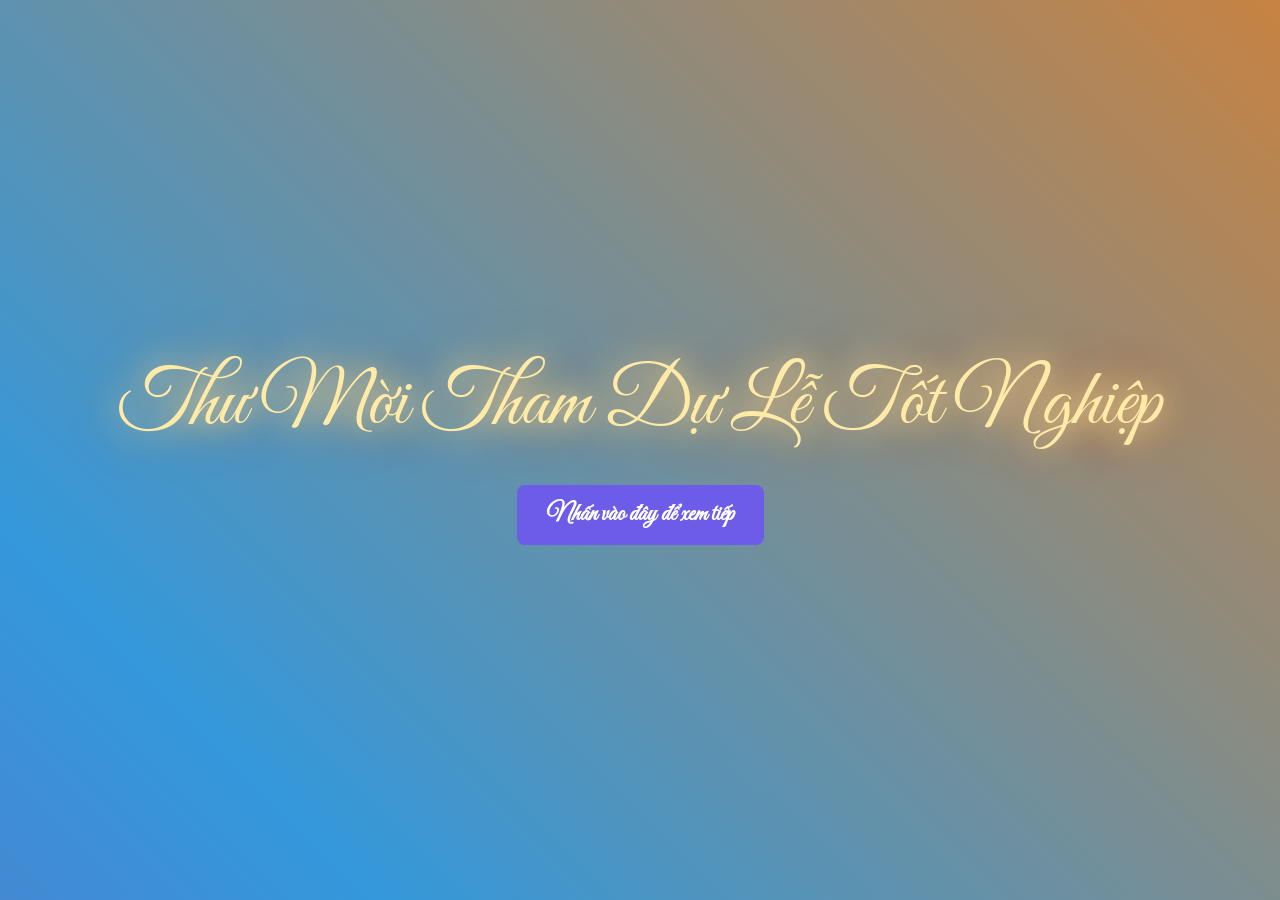
==== index.html @ d4de8827 "graduate" ====
<!DOCTYPE html>
<html lang="vi">
<head>
    <meta charset="UTF-8">
    <meta name="viewport" content="width=device-width, initial-scale=1.0">
    <title>Thư Mời Tốt Nghiệp</title>
    <style>
        @import url('https://fonts.googleapis.com/css2?family=Great+Vibes&display=swap');

        /* Nền động */
        body {
            margin: 0;
            padding: 0;
            height: 100vh;
            overflow: hidden;
            display: flex;
            justify-content: center;
            align-items: center;
            background: linear-gradient(45deg, #8e44ad, #3498db, #e67e22, #2ecc71);
            background-size: 300% 300%;
            animation: gradientBG 6s infinite;
            font-family: 'Great Vibes', cursive;
        }

        @keyframes gradientBG {
            0% { background-position: 0% 50%; }
            50% { background-position: 100% 50%; }
            100% { background-position: 0% 50%; }
        }

        .container {
            text-align: center;
            z-index: 10;
            position: relative;
            color: #fff;
        }

        .title {
            font-size: 80px;
            color: #ffeaa7;
            text-shadow: 0 0 30px #ffeaa7, 0 0 50px #e67e22;
        }

        .link {
            margin-top: 30px;
            display: inline-block;
            font-size: 24px;
            font-weight: bold;
            color: #fff;
            text-decoration: none;
            background: #6c5ce7;
            padding: 15px 30px;
            border-radius: 8px;
            transition: transform 0.3s ease, box-shadow 0.3s ease;
        }

        .link:hover {
            transform: scale(1.1);
            box-shadow: 0 0 20px #00cec9;
            background: #00cec9;
        }

        /* Vật thể rơi */
        .falling-item {
            position: absolute;
            top: -100px;
            animation: fall linear infinite;
            will-change: transform;
            cursor: pointer;
        }

        @keyframes fall {
            to { transform: translateY(110vh); }
        }

        /* Hiệu ứng vỡ */
        .fragment {
            position: absolute;
            width: 30px;
            height: 30px;
            background-size: cover;
            animation: explode 1s ease-out forwards;
        }

        @keyframes explode {
            to {
                transform: translate(var(--x), var(--y)) scale(0.5);
                opacity: 0;
            }
        }
    </style>
</head>
<body>
<!-- Nội dung chính -->
<div class="container">
  <div class="title">Thư Mời Tham Dự Lễ Tốt Nghiệp</div>

  <a href="show_image.html" class="link">Nhấn vào đây để xem tiếp</a>
</div>

    <!-- JavaScript -->
    <script>
        const items = [
            'https://cdn-icons-png.flaticon.com/128/5579/5579570.png', // Mũ tốt nghiệp
            'https://cdn-icons-png.flaticon.com/128/16126/16126755.png', // Cuộn giấy tốt nghiệp
            'https://cdn-icons-png.flaticon.com/256/10419/10419725.png', // Gấu tốt nghiệp
        ];

        // Tạo vật thể rơi ngẫu nhiên
        function createFallingItem() {
            const item = document.createElement('img');
            item.src = items[Math.floor(Math.random() * items.length)];
            item.classList.add('falling-item');
            item.style.left = Math.random() * 100 + 'vw';
            item.style.width = '60px';
            item.style.height = '60px';
            item.style.animationDuration = (Math.random() * 3 + 3) + 's';

            item.addEventListener('click', () => {
                explode(item);
            });

            document.body.appendChild(item);

            // Xóa vật thể khi nó ra khỏi màn hình
            item.addEventListener('animationend', () => {
                item.remove();
            });
        }

        // Tạo hiệu ứng vỡ
        function explode(element) {
            const rect = element.getBoundingClientRect();
            for (let i = 0; i < 5; i++) {
                const fragment = document.createElement('div');
                fragment.classList.add('fragment');
                fragment.style.left = rect.left + rect.width / 2 + 'px';
                fragment.style.top = rect.top + rect.height / 2 + 'px';
                fragment.style.backgroundImage = `url(${element.src})`;
                fragment.style.setProperty('--x', `${Math.random() * 200 - 100}px`);
                fragment.style.setProperty('--y', `${Math.random() * 200 - 100}px`);
                document.body.appendChild(fragment);

                fragment.addEventListener('animationend', () => {
                    fragment.remove();
                });
            }
            element.remove();
        }

        // Tạo vật thể rơi liên tục
        setInterval(createFallingItem, 600);
    </script>
</body>
</html>
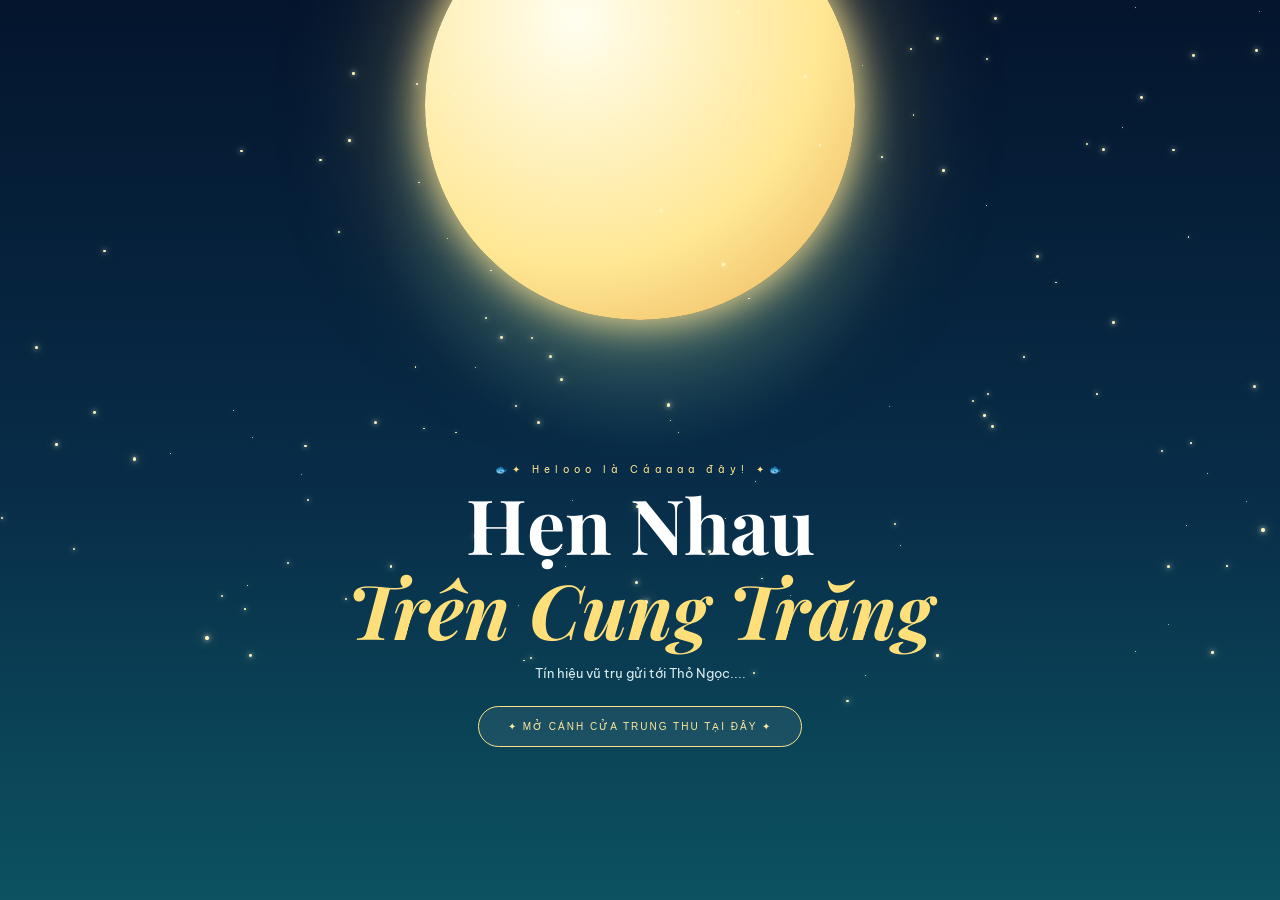
==== commit 2ff33037: "Add files via upload" ====
--- a/index.html
+++ b/index.html
@@ -1,155 +1,634 @@
-<!DOCTYPE html>
-<html lang="vi">
-<head>
-    <meta charset="UTF-8">
-    <meta name="viewport" content="width=device-width, initial-scale=1.0">
-    <title>Thư Mời Tốt Nghiệp</title>
-    <style>
-        @import url('https://fonts.googleapis.com/css2?family=Great+Vibes&display=swap');
-
-        /* Nền động */
-        body {
-            margin: 0;
-            padding: 0;
-            height: 100vh;
-            overflow: hidden;
-            display: flex;
-            justify-content: center;
-            align-items: center;
-            background: linear-gradient(45deg, #8e44ad, #3498db, #e67e22, #2ecc71);
-            background-size: 300% 300%;
-            animation: gradientBG 6s infinite;
-            font-family: 'Great Vibes', cursive;
-        }
-
-        @keyframes gradientBG {
-            0% { background-position: 0% 50%; }
-            50% { background-position: 100% 50%; }
-            100% { background-position: 0% 50%; }
-        }
-
-        .container {
-            text-align: center;
-            z-index: 10;
-            position: relative;
-            color: #fff;
-        }
-
-        .title {
-            font-size: 80px;
-            color: #ffeaa7;
-            text-shadow: 0 0 30px #ffeaa7, 0 0 50px #e67e22;
-        }
-
-        .link {
-            margin-top: 30px;
-            display: inline-block;
-            font-size: 24px;
-            font-weight: bold;
-            color: #fff;
-            text-decoration: none;
-            background: #6c5ce7;
-            padding: 15px 30px;
-            border-radius: 8px;
-            transition: transform 0.3s ease, box-shadow 0.3s ease;
-        }
-
-        .link:hover {
-            transform: scale(1.1);
-            box-shadow: 0 0 20px #00cec9;
-            background: #00cec9;
-        }
-
-        /* Vật thể rơi */
-        .falling-item {
-            position: absolute;
-            top: -100px;
-            animation: fall linear infinite;
-            will-change: transform;
-            cursor: pointer;
-        }
-
-        @keyframes fall {
-            to { transform: translateY(110vh); }
-        }
-
-        /* Hiệu ứng vỡ */
-        .fragment {
-            position: absolute;
-            width: 30px;
-            height: 30px;
-            background-size: cover;
-            animation: explode 1s ease-out forwards;
-        }
-
-        @keyframes explode {
-            to {
-                transform: translate(var(--x), var(--y)) scale(0.5);
-                opacity: 0;
-            }
-        }
-    </style>
-</head>
-<body>
-<!-- Nội dung chính -->
-<div class="container">
-  <div class="title">Thư Mời Tham Dự Lễ Tốt Nghiệp</div>
-
-  <a href="show_image.html" class="link">Nhấn vào đây để xem tiếp</a>
-</div>
-
-    <!-- JavaScript -->
-    <script>
-        const items = [
-            'https://cdn-icons-png.flaticon.com/128/5579/5579570.png', // Mũ tốt nghiệp
-            'https://cdn-icons-png.flaticon.com/128/16126/16126755.png', // Cuộn giấy tốt nghiệp
-            'https://cdn-icons-png.flaticon.com/256/10419/10419725.png', // Gấu tốt nghiệp
-        ];
-
-        // Tạo vật thể rơi ngẫu nhiên
-        function createFallingItem() {
-            const item = document.createElement('img');
-            item.src = items[Math.floor(Math.random() * items.length)];
-            item.classList.add('falling-item');
-            item.style.left = Math.random() * 100 + 'vw';
-            item.style.width = '60px';
-            item.style.height = '60px';
-            item.style.animationDuration = (Math.random() * 3 + 3) + 's';
-
-            item.addEventListener('click', () => {
-                explode(item);
-            });
-
-            document.body.appendChild(item);
-
-            // Xóa vật thể khi nó ra khỏi màn hình
-            item.addEventListener('animationend', () => {
-                item.remove();
-            });
-        }
-
-        // Tạo hiệu ứng vỡ
-        function explode(element) {
-            const rect = element.getBoundingClientRect();
-            for (let i = 0; i < 5; i++) {
-                const fragment = document.createElement('div');
-                fragment.classList.add('fragment');
-                fragment.style.left = rect.left + rect.width / 2 + 'px';
-                fragment.style.top = rect.top + rect.height / 2 + 'px';
-                fragment.style.backgroundImage = `url(${element.src})`;
-                fragment.style.setProperty('--x', `${Math.random() * 200 - 100}px`);
-                fragment.style.setProperty('--y', `${Math.random() * 200 - 100}px`);
-                document.body.appendChild(fragment);
-
-                fragment.addEventListener('animationend', () => {
-                    fragment.remove();
-                });
-            }
-            element.remove();
-        }
-
-        // Tạo vật thể rơi liên tục
-        setInterval(createFallingItem, 600);
-    </script>
-</body>
-</html>
+<!DOCTYPE html>
+<html lang="vi">
+<head>
+    <meta charset="UTF-8">
+    <meta name="viewport" content="width=device-width, initial-scale=1.0">
+
+    <title>DEAR XIAO GONG ZHU!!! ✦</title>
+
+    <link rel="preconnect" href="https://fonts.googleapis.com">
+    <link rel="preconnect" href="https://fonts.gstatic.com" crossorigin>
+
+    <link href="https://fonts.googleapis.com/css2?family=Be+Vietnam+Pro:wght@400;500;600&family=Playfair+Display:ital,wght@0,600;1,600&display=swap" rel="stylesheet">
+
+    <link rel="stylesheet" href="style.css">
+</head>
+
+<body>
+
+<audio id="bgMusic" loop>
+    <source src="1.mp3" type="audio/mpeg">
+</audio>
+
+<!-- ================= INTRO ================= -->
+
+<section class="intro" id="intro">
+
+    <div id="introStars" class="stars"></div>
+
+    <div class="intro-moon"></div>
+
+    <div class="intro-content">
+
+        <div class="intro-small">
+            🐟✦ Helooo là Cáaaaa đây! ✦🐟
+        </div>
+
+        <h1>
+            Hẹn Nhau
+            <span>Trên Cung Trăng</span>
+        </h1>
+
+        <p>Tín hiệu vũ trụ gửi tới Thỏ Ngọc....</p>
+
+        <button id="openBtn">
+            ✦ MỞ CÁNH CỬA TRUNG THU TẠI ĐÂY  ✦
+        </button>
+
+    </div>
+
+</section>
+
+
+<!-- ================= SCENE ================= -->
+
+<main class="scene" id="scene">
+
+    <div class="aurora aurora1"></div>
+    <div class="aurora aurora2"></div>
+
+    <div id="stars" class="stars"></div>
+
+    <div id="shootingLayer"></div>
+    <div id="dustLayer"></div>
+
+
+    <!-- ================= MOON ================= -->
+
+    <div class="moon-wrap">
+
+        <div class="moon-halo halo1"></div>
+        <div class="moon-halo halo2"></div>
+
+        <div class="moon">
+
+            <span class="crater crater1"></span>
+            <span class="crater crater2"></span>
+            <span class="crater crater3"></span>
+
+        </div>
+
+    </div>
+
+
+    <!-- ================= CLOUD ================= -->
+
+    <div class="cloud cloud1"></div>
+    <div class="cloud cloud2"></div>
+    <div class="cloud cloud3"></div>
+
+
+    <!-- ================= LIGHT WIRE ================= -->
+
+    <div class="light-wire">
+
+        <div class="wire-line"></div>
+
+        <span class="bulb b1"></span>
+        <span class="bulb b2"></span>
+        <span class="bulb b3"></span>
+        <span class="bulb b4"></span>
+        <span class="bulb b5"></span>
+        <span class="bulb b6"></span>
+        <span class="bulb b7"></span>
+        <span class="bulb b8"></span>
+
+    </div>
+
+
+    <!-- ================= ĐÈN TREO ================= -->
+
+    <div class="hanging-lantern lantern-left">
+
+        <div class="rope"></div>
+
+        <div class="lantern-glow"></div>
+
+        <div class="lantern-body">
+            <span></span>
+            <span></span>
+            <i class="lantern-spark ls1">✦</i>
+            <i class="lantern-spark ls2">✧</i>
+        </div>
+
+        <div class="tassel"></div>
+
+    </div>
+
+
+    <div class="hanging-lantern lantern-right">
+
+        <div class="rope"></div>
+
+        <div class="lantern-glow"></div>
+
+        <div class="lantern-body orange">
+            <span></span>
+            <span></span>
+            <i class="lantern-spark ls1">✦</i>
+            <i class="lantern-spark ls2">✧</i>
+        </div>
+
+        <div class="tassel"></div>
+
+    </div>
+
+
+    <!-- ================= ĐÈN ÔNG SAO ================= -->
+
+    <div class="star-lantern star-lantern1">
+
+        <div class="star-rope"></div>
+
+        <div class="star-glow"></div>
+
+        <div class="star-body">
+            <span>✦</span>
+        </div>
+
+        <div class="star-tail">
+            <i></i><i></i><i></i>
+        </div>
+
+    </div>
+
+
+    <div class="star-lantern star-lantern2">
+
+        <div class="star-rope"></div>
+
+        <div class="star-glow"></div>
+
+        <div class="star-body">
+            <span>✦</span>
+        </div>
+
+        <div class="star-tail">
+            <i></i><i></i><i></i>
+        </div>
+
+    </div>
+
+
+    <div class="star-lantern star-lantern3">
+
+        <div class="star-rope"></div>
+
+        <div class="star-glow"></div>
+
+        <div class="star-body">
+            <span>✦</span>
+        </div>
+
+        <div class="star-tail">
+            <i></i><i></i><i></i>
+        </div>
+
+    </div>
+
+
+    <!-- ================= MOUNTAINS ================= -->
+
+    <div class="mountain mountain-back"></div>
+    <div class="mountain mountain-middle"></div>
+    <div class="mountain mountain-front"></div>
+
+
+    <!-- ==================================================
+                         CÂY HOA
+    =================================================== -->
+
+    <div class="tree" id="tree">
+
+        <svg viewBox="0 0 650 760">
+
+            <defs>
+
+                <linearGradient id="bark" x1="0" x2="1">
+
+                    <stop offset="0%" stop-color="#151315"/>
+                    <stop offset="20%" stop-color="#4b3430"/>
+                    <stop offset="45%" stop-color="#8c6752"/>
+                    <stop offset="65%" stop-color="#513a35"/>
+                    <stop offset="100%" stop-color="#17151a"/>
+
+                </linearGradient>
+
+            </defs>
+
+
+            <!-- NHÁNH LỚN -->
+
+            <g class="branches">
+
+                <path d="M305 590 C270 480 260 400 270 300"/>
+                <path d="M285 410 C210 335 130 300 20 310"/>
+                <path d="M290 370 C220 290 190 205 170 100"/>
+
+                <path d="M315 380 C380 290 465 240 620 240"/>
+                <path d="M325 430 C410 365 510 350 645 390"/>
+
+                <path d="M305 330 C300 230 330 145 390 45"/>
+
+                <path d="M270 300 C220 245 165 215 95 205"/>
+                <path d="M345 290 C415 210 485 180 560 165"/>
+
+            </g>
+
+
+            <!-- THÂN -->
+
+            <path class="trunk"
+                d="
+                M170 760
+                C210 680 235 600 240 525
+                C245 455 225 395 255 330
+                C275 285 315 270 340 315
+                C375 375 345 450 365 525
+                C390 620 425 685 485 760
+                Z
+                "
+            />
+
+
+            <!-- RỄ -->
+
+            <path class="root"
+                d="
+                M260 600
+                C180 660 95 705 0 750
+                C120 720 215 730 295 760
+                Z
+                "
+            />
+
+            <path class="root"
+                d="
+                M350 600
+                C440 655 535 705 650 750
+                C530 720 440 730 350 760
+                Z
+                "
+            />
+
+            <path class="root thin-root"
+                d="M290 610 C230 680 190 720 120 755"
+            />
+
+            <path class="root thin-root"
+                d="M350 610 C410 680 470 720 550 755"
+            />
+
+        </svg>
+
+
+        <!-- HOA SẼ ĐƯỢC JS TẠO DÀY Ở ĐÂY -->
+
+        <div id="treeBlossoms"></div>
+
+
+        <!-- ĐÈN NHỎ TRÊN CÂY -->
+
+        <span class="tree-light tl1"></span>
+        <span class="tree-light tl2"></span>
+        <span class="tree-light tl3"></span>
+        <span class="tree-light tl4"></span>
+        <span class="tree-light tl5"></span>
+        <span class="tree-light tl6"></span>
+        <span class="tree-light tl7"></span>
+        <span class="tree-light tl8"></span>
+
+    </div>
+
+
+    <!-- ==================================================
+                         THỎ 1 - ÔM BÁNH
+    =================================================== -->
+
+    <div class="cute-rabbit rabbit-cake">
+
+        <div class="rabbit-glow"></div>
+
+        <div class="r-ear left-ear"><i></i></div>
+        <div class="r-ear right-ear"><i></i></div>
+
+        <div class="r-body">
+            <div class="r-belly"></div>
+        </div>
+
+        <div class="r-tail"></div>
+
+        <div class="r-head">
+
+            <span class="r-eye eye1"><i></i></span>
+            <span class="r-eye eye2"><i></i></span>
+
+            <span class="r-brow brow1"></span>
+            <span class="r-brow brow2"></span>
+
+            <span class="r-cheek cheek1"></span>
+            <span class="r-cheek cheek2"></span>
+
+            <span class="r-nose"></span>
+            <span class="r-mouth"></span>
+
+        </div>
+
+        <div class="r-arm arm1"></div>
+        <div class="r-arm arm2"></div>
+
+        <div class="r-foot foot1"></div>
+        <div class="r-foot foot2"></div>
+
+        <div class="rabbit-mooncake">
+            <span>✿</span>
+        </div>
+
+    </div>
+
+
+    <!-- ==================================================
+                       THỎ 2 - NGỒI NHÌN TRĂNG
+    =================================================== -->
+
+    <div class="cute-rabbit rabbit-looking">
+
+        <div class="rabbit-glow"></div>
+
+        <div class="r-ear left-ear"><i></i></div>
+        <div class="r-ear right-ear"><i></i></div>
+
+        <div class="r-body">
+            <div class="r-belly"></div>
+        </div>
+
+        <div class="r-tail"></div>
+
+        <div class="r-head">
+
+            <span class="r-eye eye1"><i></i></span>
+            <span class="r-eye eye2"><i></i></span>
+
+            <span class="r-cheek cheek1"></span>
+            <span class="r-cheek cheek2"></span>
+
+            <span class="r-nose"></span>
+            <span class="r-mouth"></span>
+
+        </div>
+
+        <div class="r-arm arm1"></div>
+        <div class="r-arm arm2"></div>
+
+        <div class="r-foot foot1"></div>
+        <div class="r-foot foot2"></div>
+
+        <span class="rabbit-hand-star">✦</span>
+
+    </div>
+
+
+    <!-- ==================================================
+                       THỎ 3 - DƯỚI GỐC CÂY
+    =================================================== -->
+
+    <div class="cute-rabbit rabbit-tree">
+
+        <div class="rabbit-glow"></div>
+
+        <div class="r-ear left-ear"><i></i></div>
+        <div class="r-ear right-ear"><i></i></div>
+
+        <div class="r-body">
+            <div class="r-belly"></div>
+        </div>
+
+        <div class="r-tail"></div>
+
+        <div class="r-head">
+
+            <span class="r-eye eye1"><i></i></span>
+            <span class="r-eye eye2"><i></i></span>
+
+            <span class="r-cheek cheek1"></span>
+            <span class="r-cheek cheek2"></span>
+
+            <span class="r-nose"></span>
+            <span class="r-mouth"></span>
+
+        </div>
+
+        <div class="r-arm arm1"></div>
+        <div class="r-arm arm2"></div>
+
+        <div class="r-foot foot1"></div>
+        <div class="r-foot foot2"></div>
+
+        <div class="mini-lantern">
+            <span>✦</span>
+        </div>
+
+    </div>
+
+
+    <!-- ==================================================
+                      THỎ 4 - NẰM NGỦ
+    =================================================== -->
+
+    <div class="sleep-scene">
+
+        <div class="sleep-glow"></div>
+
+        <div class="sleep-cake"></div>
+
+        <div class="sleep-rabbit">
+
+            <div class="sleep-ear se1"><i></i></div>
+            <div class="sleep-ear se2"><i></i></div>
+
+            <div class="sleep-body"></div>
+
+            <div class="sleep-tail"></div>
+
+            <div class="sleep-head">
+
+                <span class="sleep-eye e1"></span>
+                <span class="sleep-eye e2"></span>
+
+                <span class="sleep-cheek sc1"></span>
+                <span class="sleep-cheek sc2"></span>
+
+                <span class="sleep-nose"></span>
+                <span class="sleep-mouth"></span>
+
+            </div>
+
+        </div>
+
+        <span class="dream dream1">✦</span>
+        <span class="dream dream2">✧</span>
+        <span class="dream dream3">✦</span>
+
+    </div>
+
+
+    <!-- ==================================================
+                            THIỆP
+    =================================================== -->
+
+    <div class="card-area" id="cardArea">
+
+        <div class="card-glow"></div>
+
+        <div class="card-ring ring1"></div>
+        <div class="card-ring ring2"></div>
+
+        <span class="card-orbit co1">✦</span>
+        <span class="card-orbit co2">✧</span>
+        <span class="card-orbit co3">✦</span>
+        <span class="card-orbit co4">✧</span>
+
+
+        <!-- MẶT LỜI CHÚC ĐỨNG YÊN -->
+
+        <div class="wish-card">
+
+            <div class="card-shimmer"></div>
+
+            <span class="corner cs1">✦</span>
+            <span class="corner cs2">✧</span>
+            <span class="corner cs3">✦</span>
+            <span class="corner cs4">✧</span>
+
+            <div class="wish-decoration">
+                ✦　·　✧　·　✦
+            </div>
+
+            <p>
+                Trăng lên rồi, bé Thỏ mau xách lồng đèn đi chơi thôi!🐰🏮
+                Năm nay đón Trung Thu vui vẻ nhóa. Quên hết chuyện buồn, cuộc sống luôn ngập tràn những điều ngọt ngào.
+                Đời có mấy khi đâu mà hững hờ. 😝😝
+            </p>
+
+            <p>
+                Cá chuẩn bị vào kỳ nhập học rồi đấy nhá, sắp bay qua Hogwarts rồi 🐟.
+                Tiện tay “hô biến” một mùa Trung Thu thật vui và ý nghĩa. heheehehee.
+                Mong ánh trăng đêm nay ký gửi mang đến
+                thật nhiều điều may mắn.🍀🍀
+            </p>
+            <p>
+                🦈🐇
+            </p>
+
+            <div class="wish-heart">♡</div>
+
+            <div class="wish-decoration bottom">
+                ✦　·　✧　·　✦
+            </div>
+
+        </div>
+
+
+        <!-- CHỈ MẶT BÌA LẬT -->
+
+        <div class="card-cover">
+
+            <div class="card-shimmer"></div>
+
+            <span class="corner cs1">✦</span>
+            <span class="corner cs2">✧</span>
+            <span class="corner cs3">✦</span>
+            <span class="corner cs4">✧</span>
+
+            <div class="cover-content">
+
+                <div class="small-title">
+                    ✦ MID-AUTUMN FESTIVAL ✦
+                </div>
+
+                <div class="crescent">☾</div>
+
+                <h2>
+                    Hây dô Thỏ ới!!
+                    <span>Trung Thu ở ngay đây nè</span>
+                </h2>
+
+                <div class="divider">
+                    ── ✦ ──
+                </div>
+
+                <div class="tap">
+                    Chạm vào thiệp nhé ♡
+                </div>
+
+            </div>
+
+        </div>
+
+
+        <button
+            id="cardClick"
+            class="card-click"
+            aria-label="Mở thiệp">
+        </button>
+
+    </div>
+
+
+    <!-- ================= HỒ ================= -->
+
+    <div class="lake">
+
+        <div class="moon-reflection"></div>
+
+        <span class="water w1"></span>
+        <span class="water w2"></span>
+        <span class="water w3"></span>
+        <span class="water w4"></span>
+
+    </div>
+
+
+    <div class="ground"></div>
+
+
+    <!-- ================= EFFECT LAYERS ================= -->
+
+    <div id="farLanternLayer"></div>
+    <div id="skyLanternLayer"></div>
+    <div id="fireflyLayer"></div>
+    <div id="petalLayer"></div>
+    <div id="blingLayer"></div>
+
+
+    <!-- ================= CONTROLS ================= -->
+
+    <div class="controls">
+
+        <button id="musicBtn" title="Bật / tắt nhạc">
+            ♫
+        </button>
+
+        <button id="effectBtn" title="Hiệu ứng">
+            ✦
+        </button>
+
+    </div>
+
+</main>
+
+
+<script src="script.js"></script>
+
+</body>
+</html>
--- a/style.css
+++ b/style.css
@@ -0,0 +1,3035 @@
+:root {
+    --gold: #ffd86b;
+    --cream: #fff9eb;
+    --pink: #f5a8bd;
+    --pink2: #ffd2dc;
+    --deep: #041126;
+}
+
+* {
+    margin: 0;
+    padding: 0;
+    box-sizing: border-box;
+}
+
+html,
+body {
+    width: 100%;
+    height: 100%;
+}
+
+body {
+    overflow: hidden;
+    background: #020814;
+    font-family: "Be Vietnam Pro", sans-serif;
+}
+
+
+/* ================= INTRO ================= */
+
+.intro {
+    position: fixed;
+    inset: 0;
+    z-index: 9999;
+
+    display: flex;
+    align-items: center;
+    justify-content: center;
+
+    overflow: hidden;
+
+    background:
+        radial-gradient(circle at 50% 20%, #286d78, transparent 28%),
+        linear-gradient(#04152d, #082d49 55%, #0c5260);
+}
+
+.intro.hide {
+    opacity: 0;
+    transform: scale(1.1);
+    filter: blur(12px);
+    pointer-events: none;
+
+    transition: 1s;
+}
+
+.intro-moon {
+    position: absolute;
+
+    top: -110px;
+
+    width: 430px;
+    height: 430px;
+
+    border-radius: 50%;
+
+    background:
+        radial-gradient(
+            circle at 35% 30%,
+            #fffef0,
+            #ffe794 60%,
+            #e9ad52
+        );
+
+    box-shadow:
+        0 0 40px #ffe595,
+        0 0 130px rgba(255,220,120,.5);
+}
+
+.intro-content {
+    position: relative;
+    z-index: 10;
+
+    margin-top: 310px;
+
+    text-align: center;
+    color: white;
+}
+
+.intro-small {
+    margin-bottom: 12px;
+
+    color: #ffe38a;
+
+    font-size: 10px;
+    letter-spacing: 5px;
+}
+
+.intro h1 {
+    font-family: "Playfair Display", serif;
+    font-size: clamp(44px,6vw,76px);
+    line-height: .95;
+}
+
+.intro h1 span {
+    display: block;
+
+    margin-top: 12px;
+
+    color: #ffdf79;
+    font-style: italic;
+}
+
+.intro p {
+    margin-top: 20px;
+
+    color: #dceeee;
+
+    font-size: 13px;
+}
+
+#openBtn {
+    margin-top: 25px;
+
+    padding: 14px 29px;
+
+    border: 1px solid #ffe28a;
+    border-radius: 50px;
+
+    color: #ffe99e;
+    background: rgba(255,255,255,.07);
+
+    cursor: pointer;
+
+    font-size: 10px;
+    letter-spacing: 2px;
+
+    transition: .3s;
+}
+
+#openBtn:hover {
+    transform: translateY(-4px) scale(1.05);
+
+    background: rgba(255,218,100,.15);
+
+    box-shadow:
+        0 0 20px #ffd75c,
+        0 0 50px rgba(255,193,61,.25);
+}
+
+
+/* ================= SCENE ================= */
+
+.scene {
+    position: fixed;
+    inset: 0;
+
+    overflow: hidden;
+
+    opacity: 0;
+    pointer-events: none;
+
+    background:
+        radial-gradient(circle at 75% 13%, rgba(255,207,108,.18), transparent 25%),
+        radial-gradient(circle at 20% 48%, rgba(39,189,176,.12), transparent 32%),
+        linear-gradient(
+            #02091b 0%,
+            #061b38 28%,
+            #0a3653 58%,
+            #105966 100%
+        );
+
+    transition: 1.2s;
+}
+
+.scene.show {
+    opacity: 1;
+    pointer-events: auto;
+}
+
+
+/* ================= AURORA ================= */
+
+.aurora {
+    position: absolute;
+
+    width: 650px;
+    height: 260px;
+
+    border-radius: 50%;
+
+    filter: blur(80px);
+
+    opacity: .16;
+
+    animation: aurora 8s ease-in-out infinite alternate;
+}
+
+.aurora1 {
+    left: -120px;
+    top: 20%;
+
+    background: #2be6c6;
+}
+
+.aurora2 {
+    right: -120px;
+    top: 32%;
+
+    background: #b75eff;
+
+    animation-delay: -4s;
+}
+
+@keyframes aurora {
+    to {
+        transform: translate(80px,-30px) scale(1.15);
+        opacity: .25;
+    }
+}
+
+
+/* ================= STARS ================= */
+
+.stars,
+#shootingLayer,
+#dustLayer {
+    position: absolute;
+    inset: 0;
+
+    pointer-events: none;
+}
+
+.stars {
+    z-index: 2;
+}
+
+#shootingLayer {
+    z-index: 16;
+}
+
+#dustLayer {
+    z-index: 20;
+}
+
+.star-dot {
+    position: absolute;
+
+    border-radius: 50%;
+
+    background: #fff6ba;
+
+    box-shadow:
+        0 0 5px white,
+        0 0 13px #ffd85b;
+
+    animation: blink ease-in-out infinite;
+}
+
+@keyframes blink {
+    0%,100% {
+        opacity: .18;
+        transform: scale(.45);
+    }
+
+    50% {
+        opacity: 1;
+        transform: scale(1.7);
+    }
+}
+
+.magic-dust {
+    position: absolute;
+
+    width: 3px;
+    height: 3px;
+
+    border-radius: 50%;
+
+    background: #fff6b2;
+
+    box-shadow: 0 0 9px #ffe165;
+
+    animation: dustFloat linear infinite;
+}
+
+@keyframes dustFloat {
+    from {
+        transform: translateY(40px);
+        opacity: 0;
+    }
+
+    25% {
+        opacity: .9;
+    }
+
+    to {
+        transform: translateY(-150px);
+        opacity: 0;
+    }
+}
+
+
+/* ================= MOON ================= */
+
+.moon-wrap {
+    position: absolute;
+
+    z-index: 5;
+
+    right: 3%;
+    top: -120px;
+
+    width: 480px;
+    height: 480px;
+}
+
+.moon {
+    position: absolute;
+
+    inset: 32px;
+
+    border-radius: 50%;
+
+    background:
+        radial-gradient(circle at 35% 28%, #fffef0, #ffe89a 60%, #dfa34d);
+
+    box-shadow:
+        0 0 35px #ffe497,
+        0 0 110px rgba(255,218,113,.5);
+
+    animation: moonFloat 5s ease-in-out infinite;
+}
+
+@keyframes moonFloat {
+    50% {
+        transform: translateY(-8px);
+    }
+}
+
+.moon-halo {
+    position: absolute;
+
+    left: 50%;
+    top: 50%;
+
+    transform: translate(-50%,-50%);
+
+    border-radius: 50%;
+
+    animation: moonHalo 4s infinite;
+}
+
+.halo1 {
+    width: 570px;
+    height: 570px;
+
+    background: radial-gradient(circle, rgba(255,225,137,.18), transparent 68%);
+}
+
+.halo2 {
+    width: 720px;
+    height: 720px;
+
+    background: radial-gradient(circle, rgba(255,177,67,.08), transparent 68%);
+}
+
+@keyframes moonHalo {
+    50% {
+        transform: translate(-50%,-50%) scale(1.08);
+        opacity: .5;
+    }
+}
+
+.crater {
+    position: absolute;
+
+    border-radius: 50%;
+
+    background: rgba(141,91,44,.08);
+}
+
+.crater1 {
+    width: 65px;
+    height: 42px;
+    left: 80px;
+    top: 110px;
+}
+
+.crater2 {
+    width: 42px;
+    height: 30px;
+    right: 90px;
+    top: 90px;
+}
+
+.crater3 {
+    width: 78px;
+    height: 50px;
+    right: 70px;
+    bottom: 90px;
+}
+
+
+/* ================= CLOUD ================= */
+
+.cloud {
+    position: absolute;
+
+    z-index: 9;
+
+    width: 170px;
+    height: 25px;
+
+    border-radius: 50px;
+
+    background: rgba(235,244,235,.18);
+
+    filter: blur(1px);
+
+    animation: cloud 15s ease-in-out infinite;
+}
+
+.cloud::before,
+.cloud::after {
+    content: "";
+
+    position: absolute;
+    bottom: 0;
+
+    border-radius: 50%;
+
+    background: inherit;
+}
+
+.cloud::before {
+    left: 25px;
+
+    width: 70px;
+    height: 48px;
+}
+
+.cloud::after {
+    right: 20px;
+
+    width: 85px;
+    height: 58px;
+}
+
+.cloud1 {
+    left: 28%;
+    top: 18%;
+
+    scale: .55;
+}
+
+.cloud2 {
+    left: -20px;
+    top: 9%;
+
+    scale: .42;
+}
+
+.cloud3 {
+    right: -30px;
+    top: 36%;
+
+    scale: .45;
+}
+
+@keyframes cloud {
+    50% {
+        translate: 65px 0;
+    }
+}
+
+
+/* ================= LIGHT WIRE ================= */
+
+.light-wire {
+    position: absolute;
+    z-index: 35;
+
+    inset: 0 0 auto 0;
+
+    height: 100px;
+
+    pointer-events: none;
+}
+
+.wire-line {
+    position: absolute;
+
+    left: -5%;
+    top: -48px;
+
+    width: 110%;
+    height: 120px;
+
+    border-bottom: 2px solid rgba(30,20,20,.8);
+    border-radius: 0 0 50% 50%;
+}
+
+.bulb {
+    position: absolute;
+
+    width: 9px;
+    height: 11px;
+
+    border-radius: 50%;
+
+    background: #fff078;
+
+    box-shadow:
+        0 0 8px #fff078,
+        0 0 20px #ffad32;
+
+    animation: bulb 1.4s infinite;
+}
+
+.b1 { left:8%; top:33px; }
+.b2 { left:20%; top:52px; animation-delay:-.2s; }
+.b3 { left:32%; top:66px; animation-delay:-.4s; }
+.b4 { left:44%; top:73px; animation-delay:-.6s; }
+.b5 { left:56%; top:73px; animation-delay:-.8s; }
+.b6 { left:68%; top:65px; animation-delay:-1s; }
+.b7 { left:80%; top:51px; animation-delay:-1.2s; }
+.b8 { left:92%; top:31px; animation-delay:-1.4s; }
+
+@keyframes bulb {
+    50% {
+        opacity: .35;
+        transform: scale(.6);
+    }
+}
+
+
+/* ================= HANGING LANTERN ================= */
+
+.hanging-lantern {
+    position: absolute;
+
+    z-index: 42;
+
+    top: 0;
+
+    transform-origin: top center;
+
+    animation: lanternSwing 4s ease-in-out infinite;
+}
+
+.lantern-left {
+    left: 10%;
+}
+
+.lantern-right {
+    right: 11%;
+
+    scale: .88;
+
+    animation-delay: -2s;
+}
+
+.rope {
+    width: 2px;
+    height: 92px;
+
+    margin: auto;
+
+    background: #67432d;
+}
+
+.lantern-glow {
+    position: absolute;
+
+    left: 50%;
+    top: 110px;
+
+    width: 120px;
+    height: 120px;
+
+    transform: translate(-50%,-50%);
+
+    border-radius: 50%;
+
+    background: radial-gradient(circle, rgba(255,194,63,.3), transparent 65%);
+
+    filter: blur(12px);
+
+    animation: lanternGlow 1.5s infinite;
+}
+
+.lantern-body {
+    position: relative;
+
+    width: 68px;
+    height: 82px;
+
+    border-top: 5px solid #73302d;
+    border-bottom: 5px solid #73302d;
+
+    border-radius: 48%;
+
+    background:
+        radial-gradient(circle at 50% 55%, #ffe775, #ef763d 45%, #a72c37);
+
+    box-shadow:
+        0 0 15px #ffaf42,
+        0 0 40px rgba(255,90,35,.45);
+}
+
+.lantern-body.orange {
+    background:
+        radial-gradient(circle at 50% 55%, #fff58a, #f5a33c 50%, #b13d35);
+}
+
+.lantern-body > span {
+    position: absolute;
+
+    top: 5px;
+    bottom: 5px;
+
+    width: 1px;
+
+    background: rgba(90,32,30,.5);
+}
+
+.lantern-body > span:first-child {
+    left: 32%;
+}
+
+.lantern-body > span:nth-child(2) {
+    right: 32%;
+}
+
+.lantern-spark {
+    position: absolute;
+
+    color: #fff6a8;
+
+    font-style: normal;
+
+    text-shadow:
+        0 0 6px white,
+        0 0 15px #ffe14f;
+
+    animation: lanternSpark 1.2s infinite;
+}
+
+.ls1 {
+    left: -17px;
+    top: 15px;
+}
+
+.ls2 {
+    right: -18px;
+    bottom: 12px;
+
+    animation-delay: -.6s;
+}
+
+.tassel {
+    width: 28px;
+    height: 42px;
+
+    margin: auto;
+
+    background:
+        repeating-linear-gradient(
+            90deg,
+            #bd4938 0 2px,
+            transparent 2px 5px
+        );
+}
+
+@keyframes lanternSwing {
+    0%,100% { rotate:-5deg; }
+    50% { rotate:5deg; }
+}
+
+@keyframes lanternGlow {
+    50% {
+        transform: translate(-50%,-50%) scale(1.25);
+        opacity: .4;
+    }
+}
+
+@keyframes lanternSpark {
+    50% {
+        opacity: .15;
+        transform: scale(.4) rotate(90deg);
+    }
+}
+
+
+/* ================= STAR LANTERN ================= */
+
+.star-lantern {
+    position: absolute;
+
+    z-index: 41;
+
+    top: 0;
+
+    transform-origin: top center;
+
+    animation: lanternSwing 4.5s ease-in-out infinite;
+}
+
+.star-lantern1 {
+    left: 27%;
+}
+
+.star-lantern2 {
+    left: 47%;
+
+    scale: .7;
+
+    animation-delay: -1.5s;
+}
+
+.star-lantern3 {
+    right: 26%;
+
+    scale: .76;
+
+    animation-delay: -2.7s;
+}
+
+.star-rope {
+    width: 2px;
+    height: 70px;
+
+    margin: auto;
+
+    background: #75502e;
+}
+
+.star-glow {
+    position: absolute;
+
+    left: 50%;
+    top: 112px;
+
+    width: 130px;
+    height: 130px;
+
+    transform: translate(-50%,-50%);
+
+    border-radius: 50%;
+
+    background: radial-gradient(circle, rgba(255,218,66,.32), transparent 65%);
+
+    filter: blur(12px);
+
+    animation: starPulse 1.7s infinite;
+}
+
+.star-body {
+    position: relative;
+
+    width: 88px;
+    height: 88px;
+
+    display: flex;
+    align-items: center;
+    justify-content: center;
+
+    clip-path:
+        polygon(
+            50% 0,
+            61% 35%,
+            98% 35%,
+            68% 57%,
+            79% 95%,
+            50% 73%,
+            21% 95%,
+            32% 57%,
+            2% 35%,
+            39% 35%
+        );
+
+    background:
+        linear-gradient(
+            145deg,
+            #fff76f,
+            #ffc23e 36%,
+            #f2693c 70%,
+            #bd3540
+        );
+
+    filter:
+        drop-shadow(0 0 8px #ffe75c)
+        drop-shadow(0 0 20px #ff9f38);
+}
+
+.star-body::after {
+    content: "";
+
+    position: absolute;
+    inset: 11px;
+
+    clip-path: inherit;
+
+    border: 2px solid rgba(255,255,170,.75);
+}
+
+.star-body span {
+    color: #fffbd0;
+
+    font-size: 20px;
+
+    text-shadow:
+        0 0 8px white,
+        0 0 18px #fff064;
+
+    animation: starPulse 1.2s infinite;
+}
+
+.star-tail {
+    display: flex;
+    justify-content: center;
+
+    gap: 7px;
+}
+
+.star-tail i {
+    width: 2px;
+    height: 42px;
+
+    background: linear-gradient(#f5ad40, transparent);
+}
+
+@keyframes starPulse {
+    50% {
+        opacity: .45;
+        transform: scale(1.2);
+    }
+}
+
+
+/* ================= MOUNTAINS ================= */
+
+.mountain {
+    position: absolute;
+
+    left: -10%;
+    width: 120%;
+
+    clip-path: polygon(
+        0 100%,
+        0 65%,
+        8% 40%,
+        17% 67%,
+        28% 25%,
+        39% 65%,
+        50% 35%,
+        60% 70%,
+        72% 30%,
+        83% 63%,
+        92% 38%,
+        100% 66%,
+        100% 100%
+    );
+}
+
+.mountain-back {
+    z-index: 7;
+
+    bottom: 22%;
+
+    height: 300px;
+
+    background: #173b55;
+
+    opacity: .42;
+}
+
+.mountain-middle {
+    z-index: 10;
+
+    bottom: 18%;
+
+    height: 260px;
+
+    background: #0d3048;
+
+    opacity: .75;
+}
+
+.mountain-front {
+    z-index: 12;
+
+    bottom: 15%;
+
+    height: 220px;
+
+    background: #082538;
+}
+
+
+/* ==================================================
+   TREE
+================================================== */
+
+.tree {
+    position: absolute;
+
+    z-index: 48;
+
+    left: -80px;
+    bottom: 5%;
+
+    width: 510px;
+    height: 600px;
+
+    transform-origin: bottom center;
+
+    filter:
+        drop-shadow(15px 20px 20px rgba(0,5,20,.45));
+
+    animation: treeMove 7s ease-in-out infinite;
+}
+
+.tree svg {
+    position: absolute;
+
+    inset: 0;
+
+    width: 100%;
+    height: 100%;
+
+    overflow: visible;
+}
+
+.branches path {
+    fill: none;
+
+    stroke: url(#bark);
+
+    stroke-width: 34px;
+
+    stroke-linecap: round;
+}
+
+.trunk {
+    fill: url(#bark);
+}
+
+.root {
+    fill: #211d1d;
+}
+
+.thin-root {
+    fill: none;
+
+    stroke: #241e1e;
+
+    stroke-width: 14px;
+
+    stroke-linecap: round;
+}
+
+@keyframes treeMove {
+    50% {
+        rotate: .7deg;
+    }
+}
+
+
+/* ================= HOA HỒNG DÀY ================= */
+
+#treeBlossoms {
+    position: absolute;
+
+    left: -3%;
+    top: 0;
+
+    width: 108%;
+    height: 66%;
+
+    pointer-events: none;
+}
+
+.blossom {
+    position: absolute;
+
+    width: 10px;
+    height: 10px;
+
+    border-radius:
+        70% 35%
+        65% 40%;
+
+    background:
+        radial-gradient(
+            circle at 30% 30%,
+            #fff5f7,
+            #ffd0da 38%,
+            #ed9db4 75%
+        );
+
+    box-shadow:
+        0 0 5px rgba(255,197,213,.8),
+        0 0 12px rgba(255,151,185,.35);
+
+    transform: rotate(45deg);
+
+    animation: blossomBlink 2.5s ease-in-out infinite;
+}
+
+.blossom::after {
+    content: "";
+
+    position: absolute;
+
+    left: 3px;
+    top: 3px;
+
+    width: 3px;
+    height: 3px;
+
+    border-radius: 50%;
+
+    background: #fff4b0;
+
+    box-shadow: 0 0 4px #ffe066;
+}
+
+@keyframes blossomBlink {
+    50% {
+        filter: brightness(1.35);
+        transform: rotate(60deg) scale(1.18);
+    }
+}
+
+
+/* TREE LIGHT */
+
+.tree-light {
+    position: absolute;
+
+    z-index: 8;
+
+    width: 7px;
+    height: 7px;
+
+    border-radius: 50%;
+
+    background: #fff38a;
+
+    box-shadow:
+        0 0 8px #fff38a,
+        0 0 20px #ffb936;
+
+    animation: treeLight 1.5s infinite;
+}
+
+.tl1 { left:15%; top:17%; }
+.tl2 { left:27%; top:8%; animation-delay:-.2s; }
+.tl3 { left:39%; top:18%; animation-delay:-.4s; }
+.tl4 { left:52%; top:9%; animation-delay:-.6s; }
+.tl5 { left:65%; top:18%; animation-delay:-.8s; }
+.tl6 { left:78%; top:13%; animation-delay:-1s; }
+.tl7 { left:31%; top:31%; animation-delay:-1.2s; }
+.tl8 { left:67%; top:32%; animation-delay:-1.4s; }
+
+@keyframes treeLight {
+    50% {
+        opacity: .2;
+        transform: scale(2);
+    }
+}
+
+
+/* ==================================================
+   CUTE RABBIT
+================================================== */
+
+.cute-rabbit {
+    position: absolute;
+
+    z-index: 100;
+
+    width: 145px;
+    height: 205px;
+
+    cursor: pointer;
+
+    filter:
+        drop-shadow(0 13px 10px rgba(0,0,20,.28));
+
+    animation: rabbitFloat 3.4s ease-in-out infinite;
+}
+
+.rabbit-cake {
+    left: 19%;
+    bottom: 8%;
+}
+
+.rabbit-looking {
+    right: 16%;
+    bottom: 8%;
+
+    transform: rotate(-4deg) scale(.9);
+
+    animation-delay: -1.2s;
+}
+
+.rabbit-tree {
+    left: 8%;
+    bottom: 5%;
+
+    transform: scale(.72) rotate(7deg);
+
+    animation-delay: -2s;
+}
+
+.rabbit-glow {
+    position: absolute;
+
+    inset: -25px;
+
+    border-radius: 50%;
+
+    background:
+        radial-gradient(
+            circle,
+            rgba(255,231,184,.2),
+            transparent 68%
+        );
+
+    filter: blur(12px);
+}
+
+.r-ear {
+    position: absolute;
+
+    z-index: 2;
+
+    top: 0;
+
+    width: 38px;
+    height: 102px;
+
+    border: 2px solid #e0cfc6;
+    border-radius: 65% 65% 50% 50%;
+
+    background:
+        linear-gradient(
+            100deg,
+            #f2e5da,
+            #fffdf4 50%,
+            #ead8ce
+        );
+
+    transform-origin: bottom;
+}
+
+.r-ear i {
+    position: absolute;
+
+    left: 10px;
+    top: 12px;
+
+    width: 15px;
+    height: 73px;
+
+    border-radius: 50%;
+
+    background:
+        linear-gradient(
+            #f4a9b0,
+            #ffd0cb
+        );
+}
+
+.left-ear {
+    left: 30px;
+
+    rotate: -14deg;
+}
+
+.right-ear {
+    right: 28px;
+
+    rotate: 12deg;
+}
+
+.r-body {
+    position: absolute;
+
+    z-index: 4;
+
+    left: 20px;
+    top: 112px;
+
+    width: 105px;
+    height: 100px;
+
+    border: 2px solid #dfd0c6;
+    border-radius: 52% 52% 44% 44%;
+
+    background:
+        radial-gradient(
+            circle at 38% 20%,
+            #fffef7,
+            #f6e9df 60%,
+            #e5d3ca
+        );
+}
+
+.r-belly {
+    position: absolute;
+
+    left: 21px;
+    top: 27px;
+
+    width: 63px;
+    height: 62px;
+
+    border-radius: 50%;
+
+    background: rgba(255,255,255,.5);
+}
+
+.r-head {
+    position: absolute;
+
+    z-index: 7;
+
+    left: 8px;
+    top: 70px;
+
+    width: 130px;
+    height: 105px;
+
+    border: 2px solid #dfcfc6;
+    border-radius: 50%;
+
+    background:
+        radial-gradient(
+            circle at 35% 25%,
+            white,
+            #f9eee4 67%,
+            #e6d4cb
+        );
+}
+
+.r-eye {
+    position: absolute;
+
+    top: 43px;
+
+    width: 16px;
+    height: 20px;
+
+    border-radius: 50%;
+
+    background:
+        radial-gradient(
+            circle at 35% 25%,
+            white 0 9%,
+            #764f54 12% 42%,
+            #20202a 48%
+        );
+
+    animation: rabbitBlink 5s infinite;
+}
+
+.r-eye i {
+    position: absolute;
+
+    left: 4px;
+    top: 3px;
+
+    width: 4px;
+    height: 4px;
+
+    border-radius: 50%;
+
+    background: white;
+}
+
+.eye1 {
+    left: 30px;
+}
+
+.eye2 {
+    right: 30px;
+}
+
+.r-brow {
+    position: absolute;
+
+    top: 34px;
+
+    width: 14px;
+    height: 6px;
+
+    border-top: 2px solid #9c7772;
+    border-radius: 50%;
+}
+
+.brow1 {
+    left: 30px;
+
+    rotate: -8deg;
+}
+
+.brow2 {
+    right: 30px;
+
+    rotate: 8deg;
+}
+
+.r-cheek {
+    position: absolute;
+
+    top: 66px;
+
+    width: 27px;
+    height: 15px;
+
+    border-radius: 50%;
+
+    background: rgba(246,135,149,.45);
+
+    filter: blur(2px);
+}
+
+.cheek1 {
+    left: 8px;
+}
+
+.cheek2 {
+    right: 8px;
+}
+
+.r-nose {
+    position: absolute;
+
+    left: 60px;
+    top: 59px;
+
+    width: 10px;
+    height: 7px;
+
+    border-radius: 50% 50% 60% 60%;
+
+    background: #e17f8a;
+}
+
+.r-mouth {
+    position: absolute;
+
+    left: 55px;
+    top: 67px;
+
+    width: 20px;
+    height: 12px;
+
+    border-bottom: 2px solid #76575a;
+    border-radius: 50%;
+}
+
+.r-mouth::before {
+    content: "";
+
+    position: absolute;
+
+    left: 9px;
+    top: -4px;
+
+    width: 1px;
+    height: 6px;
+
+    background: #76575a;
+}
+
+.r-arm {
+    position: absolute;
+
+    z-index: 11;
+
+    top: 139px;
+
+    width: 32px;
+    height: 67px;
+
+    border-radius: 50%;
+
+    background:
+        linear-gradient(
+            #fffdf5,
+            #eadbd2
+        );
+}
+
+.arm1 {
+    left: 13px;
+
+    rotate: 28deg;
+}
+
+.arm2 {
+    right: 13px;
+
+    rotate: -28deg;
+}
+
+.r-foot {
+    position: absolute;
+
+    z-index: 5;
+
+    bottom: -12px;
+
+    width: 49px;
+    height: 27px;
+
+    border-radius: 50%;
+
+    background:
+        linear-gradient(
+            #fffdf5,
+            #e4d4cb
+        );
+}
+
+.foot1 {
+    left: 13px;
+}
+
+.foot2 {
+    right: 13px;
+}
+
+.r-tail {
+    position: absolute;
+
+    z-index: 3;
+
+    right: -3px;
+    bottom: 15px;
+
+    width: 42px;
+    height: 42px;
+
+    border-radius: 50%;
+
+    background: #f1e4dc;
+
+    box-shadow: inset -5px -5px 8px rgba(120,80,80,.08);
+}
+
+
+/* ================= MOONCAKE ================= */
+
+.rabbit-mooncake {
+    position: absolute;
+
+    z-index: 15;
+
+    left: 43px;
+    top: 153px;
+
+    width: 60px;
+    height: 60px;
+
+    display: flex;
+    align-items: center;
+    justify-content: center;
+
+    border: 5px dotted #b8662d;
+    border-radius: 50%;
+
+    color: #a95b30;
+
+    background:
+        radial-gradient(
+            circle,
+            #ffd878,
+            #e9953f
+        );
+
+    box-shadow:
+        0 6px 8px rgba(70,30,20,.3),
+        0 0 18px rgba(255,170,64,.4);
+
+    font-size: 22px;
+}
+
+
+/* ================= DIFFERENT POSES ================= */
+
+.rabbit-looking .left-ear {
+    rotate: -32deg;
+}
+
+.rabbit-looking .right-ear {
+    rotate: 4deg;
+}
+
+.rabbit-looking .arm1 {
+    left: 24px;
+    top: 148px;
+
+    rotate: 65deg;
+}
+
+.rabbit-looking .arm2 {
+    right: 7px;
+    top: 136px;
+
+    rotate: -58deg;
+}
+
+.rabbit-looking .foot1 {
+    left: 3px;
+
+    rotate: -18deg;
+}
+
+.rabbit-looking .foot2 {
+    right: 17px;
+}
+
+.rabbit-hand-star {
+    position: absolute;
+
+    z-index: 20;
+
+    right: -7px;
+    top: 126px;
+
+    color: #fff083;
+
+    font-size: 26px;
+
+    text-shadow:
+        0 0 8px white,
+        0 0 22px #ffc94d;
+
+    animation: starPulse 1.2s infinite;
+}
+
+
+/* TREE RABBIT */
+
+.rabbit-tree .left-ear {
+    rotate: -35deg;
+}
+
+.rabbit-tree .right-ear {
+    rotate: 23deg;
+}
+
+.rabbit-tree .arm1 {
+    rotate: 50deg;
+}
+
+.rabbit-tree .arm2 {
+    rotate: -8deg;
+}
+
+.mini-lantern {
+    position: absolute;
+
+    z-index: 20;
+
+    right: -3px;
+    top: 145px;
+
+    width: 39px;
+    height: 47px;
+
+    display: flex;
+    align-items: center;
+    justify-content: center;
+
+    border-radius: 45%;
+
+    color: #fff7a5;
+
+    background:
+        radial-gradient(
+            circle,
+            #ffe775,
+            #ef743d 55%,
+            #a92e39
+        );
+
+    box-shadow:
+        0 0 12px #ffc14c,
+        0 0 28px rgba(255,139,50,.6);
+
+    animation: starPulse 1.6s infinite;
+}
+
+
+/* ================= RABBIT ANIMATIONS ================= */
+
+@keyframes rabbitFloat {
+    50% {
+        translate: 0 -6px;
+    }
+}
+
+@keyframes rabbitBlink {
+    0%,43%,47%,100% {
+        transform: scaleY(1);
+    }
+
+    45% {
+        transform: scaleY(.08);
+    }
+}
+
+
+/* ==================================================
+   SLEEPING RABBIT
+================================================== */
+
+.sleep-scene {
+    position: absolute;
+
+    z-index: 95;
+
+    right: 2%;
+    bottom: 4%;
+
+    width: 210px;
+    height: 155px;
+
+    animation: rabbitFloat 4s infinite;
+}
+
+.sleep-glow {
+    position: absolute;
+
+    inset: -20px;
+
+    border-radius: 50%;
+
+    background:
+        radial-gradient(
+            circle,
+            rgba(255,222,140,.2),
+            transparent 68%
+        );
+
+    filter: blur(15px);
+}
+
+.sleep-cake {
+    position: absolute;
+
+    left: 18px;
+    bottom: 0;
+
+    width: 175px;
+    height: 72px;
+
+    border-radius: 50% 50% 35% 35%;
+
+    background:
+        repeating-linear-gradient(
+            90deg,
+            rgba(120,60,30,.18) 0 8px,
+            transparent 8px 30px
+        ),
+        linear-gradient(
+            #f8c262 0 25%,
+            #dc8a3d 26% 75%,
+            #a95e31
+        );
+
+    box-shadow:
+        0 12px 16px rgba(0,0,0,.25);
+}
+
+.sleep-rabbit {
+    position: absolute;
+
+    left: 35px;
+    top: 12px;
+
+    width: 150px;
+    height: 105px;
+}
+
+.sleep-body {
+    position: absolute;
+
+    right: 4px;
+    top: 38px;
+
+    width: 100px;
+    height: 62px;
+
+    border-radius: 55%;
+
+    background:
+        radial-gradient(
+            circle at 40% 20%,
+            white,
+            #eee0d7
+        );
+}
+
+.sleep-head {
+    position: absolute;
+
+    z-index: 4;
+
+    left: 0;
+    top: 42px;
+
+    width: 80px;
+    height: 60px;
+
+    border-radius: 50%;
+
+    background:
+        radial-gradient(
+            circle at 35% 25%,
+            white,
+            #eee0d7
+        );
+}
+
+.sleep-ear {
+    position: absolute;
+
+    top: 0;
+
+    width: 27px;
+    height: 65px;
+
+    border-radius: 50%;
+
+    background:
+        linear-gradient(
+            #fffdf5,
+            #e6d5cc
+        );
+}
+
+.sleep-ear i {
+    position: absolute;
+
+    left: 7px;
+    top: 8px;
+
+    width: 10px;
+    height: 45px;
+
+    border-radius: 50%;
+
+    background: #f1a8ad;
+}
+
+.se1 {
+    left: 18px;
+
+    rotate: -28deg;
+}
+
+.se2 {
+    left: 46px;
+
+    rotate: 12deg;
+}
+
+.sleep-eye {
+    position: absolute;
+
+    top: 27px;
+
+    width: 15px;
+    height: 7px;
+
+    border-bottom: 2px solid #5c4849;
+    border-radius: 50%;
+}
+
+.e1 {
+    left: 15px;
+}
+
+.e2 {
+    right: 15px;
+}
+
+.sleep-cheek {
+    position: absolute;
+
+    top: 37px;
+
+    width: 19px;
+    height: 10px;
+
+    border-radius: 50%;
+
+    background: rgba(239,126,143,.4);
+}
+
+.sc1 {
+    left: 5px;
+}
+
+.sc2 {
+    right: 5px;
+}
+
+.sleep-nose {
+    position: absolute;
+
+    left: 36px;
+    top: 34px;
+
+    width: 8px;
+    height: 5px;
+
+    border-radius: 50%;
+
+    background: #df7b85;
+}
+
+.sleep-mouth {
+    position: absolute;
+
+    left: 32px;
+    top: 40px;
+
+    width: 16px;
+    height: 8px;
+
+    border-bottom: 2px solid #705456;
+    border-radius: 50%;
+}
+
+.sleep-tail {
+    position: absolute;
+
+    right: -8px;
+    top: 48px;
+
+    width: 35px;
+    height: 35px;
+
+    border-radius: 50%;
+
+    background: #f0e4dc;
+}
+
+.dream {
+    position: absolute;
+
+    color: #ffe979;
+
+    text-shadow:
+        0 0 7px white,
+        0 0 18px #ffc94d;
+
+    animation: dream 2s infinite;
+}
+
+.dream1 {
+    left: 8px;
+    top: 15px;
+}
+
+.dream2 {
+    right: 5px;
+    top: 5px;
+
+    animation-delay: -.7s;
+}
+
+.dream3 {
+    right: 25px;
+    top: 50px;
+
+    animation-delay: -1.3s;
+}
+
+@keyframes dream {
+    50% {
+        opacity: .25;
+        transform: translateY(-8px) scale(.6);
+    }
+}
+
+
+/* ==================================================
+   CARD
+================================================== */
+
+.card-area {
+    position: absolute;
+
+    z-index: 220;
+
+    left: 50%;
+    top: 53%;
+
+    width: 360px;
+    height: 465px;
+
+    transform: translate(-50%,-50%);
+
+    perspective: 1800px;
+}
+
+
+/* CARD GLOW */
+
+.card-glow {
+    position: absolute;
+
+    inset: -75px;
+
+    border-radius: 50%;
+
+    background:
+        radial-gradient(
+            ellipse,
+            rgba(255,230,145,.34),
+            rgba(255,164,61,.08) 48%,
+            transparent 70%
+        );
+
+    filter: blur(25px);
+
+    animation: cardGlow 2.6s infinite;
+
+    pointer-events: none;
+}
+
+@keyframes cardGlow {
+    50% {
+        opacity: .55;
+        transform: scale(1.1);
+    }
+}
+
+
+/* RINGS */
+
+.card-ring {
+    position: absolute;
+
+    left: 50%;
+    top: 50%;
+
+    border: 1px solid rgba(255,225,140,.2);
+    border-radius: 50%;
+
+    transform: translate(-50%,-50%);
+
+    pointer-events: none;
+
+    animation: ring 5s infinite;
+}
+
+.ring1 {
+    width: 480px;
+    height: 480px;
+}
+
+.ring2 {
+    width: 550px;
+    height: 550px;
+
+    animation-delay: -2.5s;
+}
+
+@keyframes ring {
+    50% {
+        opacity: .2;
+
+        transform:
+            translate(-50%,-50%)
+            scale(1.08);
+    }
+}
+
+
+/* ORBIT */
+
+.card-orbit {
+    position: absolute;
+
+    z-index: 30;
+
+    color: #fff1a0;
+
+    font-size: 20px;
+
+    text-shadow:
+        0 0 8px white,
+        0 0 20px #ffc94e;
+
+    animation: cardOrbit 2s infinite;
+}
+
+.co1 { left:-35px; top:60px; }
+.co2 { right:-40px; top:130px; animation-delay:-.5s; }
+.co3 { left:-45px; bottom:100px; animation-delay:-1s; }
+.co4 { right:-35px; bottom:55px; animation-delay:-1.5s; }
+
+@keyframes cardOrbit {
+    50% {
+        opacity: .2;
+
+        transform:
+            scale(.45)
+            rotate(120deg);
+    }
+}
+
+
+/* ================= BOTH CARD FACES ================= */
+
+.wish-card,
+.card-cover {
+    position: absolute;
+
+    inset: 0;
+
+    width: 100%;
+    height: 100%;
+
+    overflow: hidden;
+
+    border: 2px solid #e6b454;
+    border-radius: 20px;
+
+    background:
+        radial-gradient(
+            circle at 50% 4%,
+            rgba(255,255,255,.95),
+            transparent 35%
+        ),
+        linear-gradient(
+            145deg,
+            #fffdf2,
+            #fff0d7 57%,
+            #f0c9c8
+        );
+
+    box-shadow:
+        inset 0 0 45px rgba(255,255,255,.55),
+        0 25px 38px rgba(0,8,25,.35);
+}
+
+
+/* GLOW BORDER */
+
+.wish-card::before,
+.card-cover::before {
+    content: "";
+
+    position: absolute;
+
+    inset: 9px;
+
+    border: 1px solid rgba(201,145,60,.5);
+    border-radius: 13px;
+
+    animation: borderGlow 1.7s infinite;
+}
+
+.wish-card::after,
+.card-cover::after {
+    content: "";
+
+    position: absolute;
+
+    inset: 4px;
+
+    border-radius: 16px;
+
+    border:
+        1px solid rgba(255,222,123,.18);
+
+    box-shadow:
+        inset 0 0 15px rgba(255,218,90,.12);
+
+    pointer-events: none;
+}
+
+@keyframes borderGlow {
+    50% {
+        box-shadow:
+            0 0 10px #ffe49a,
+            0 0 24px rgba(255,195,69,.5),
+            inset 0 0 12px rgba(255,213,106,.15);
+    }
+}
+
+
+/* ================= WISH CARD ================= */
+
+.wish-card {
+    z-index: 1;
+
+    display: flex;
+    flex-direction: column;
+    align-items: center;
+    justify-content: center;
+
+    padding: 40px 35px;
+
+    text-align: center;
+
+    color: #59465e;
+
+    transform: none;
+}
+
+.wish-card p {
+    position: relative;
+
+    z-index: 10;
+
+    width: 100%;
+
+    margin-bottom: 24px;
+
+    color: #59465e;
+
+    font-size: 13px;
+    line-height: 1.9;
+
+    opacity: 0;
+
+    transform: translateY(16px);
+
+    transition:
+        opacity .6s,
+        transform .6s;
+}
+
+.card-area.open .wish-card p {
+    opacity: 1;
+    transform: translateY(0);
+}
+
+.card-area.open .wish-card p:nth-of-type(1) {
+    transition-delay: .4s;
+}
+
+.card-area.open .wish-card p:nth-of-type(2) {
+    transition-delay: .6s;
+}
+
+.wish-decoration {
+    position: relative;
+    z-index: 10;
+
+    margin-bottom: 28px;
+
+    color: #c69443;
+
+    text-shadow:
+        0 0 8px #ffe69a;
+
+    animation: wishGlow 1.4s infinite;
+}
+
+.wish-decoration.bottom {
+    margin-top: 7px;
+    margin-bottom: 0;
+}
+
+.wish-heart {
+    position: relative;
+    z-index: 10;
+
+    color: #d75f79;
+
+    font-size: 30px;
+
+    animation: heart 1.2s infinite;
+}
+
+@keyframes heart {
+    50% {
+        transform: scale(1.3);
+
+        text-shadow:
+            0 0 15px rgba(223,87,119,.45);
+    }
+}
+
+@keyframes wishGlow {
+    50% {
+        opacity: .45;
+        letter-spacing: 4px;
+    }
+}
+
+
+/* ================= COVER ================= */
+
+.card-cover {
+    z-index: 10;
+
+    display: flex;
+    align-items: center;
+    justify-content: center;
+
+    text-align: center;
+
+    transform-origin: left center;
+
+    transform: rotateY(0);
+
+    transition:
+        transform 1.15s cubic-bezier(.2,.75,.2,1),
+        opacity .25s ease .72s,
+        filter .5s;
+
+    backface-visibility: hidden;
+    -webkit-backface-visibility: hidden;
+
+    transform-style: preserve-3d;
+}
+
+.card-area.open .card-cover {
+    transform: rotateY(-115deg);
+
+    opacity: 0;
+
+    pointer-events: none;
+
+    filter:
+        brightness(1.25)
+        drop-shadow(-18px 15px 18px rgba(0,0,0,.25));
+}
+
+.card-area.cover-hidden .card-cover {
+    visibility: hidden;
+}
+
+
+/* COVER CONTENT */
+
+.cover-content {
+    position: relative;
+
+    z-index: 10;
+}
+
+.small-title {
+    margin-bottom: 13px;
+
+    color: #a77b40;
+
+    font-size: 9px;
+    letter-spacing: 4px;
+}
+
+.crescent {
+    margin-bottom: 8px;
+
+    color: #d99c4d;
+
+    font-size: 42px;
+
+    text-shadow:
+        0 0 16px rgba(255,193,75,.5);
+
+    animation: crescent 1.8s infinite;
+}
+
+@keyframes crescent {
+    50% {
+        transform: scale(1.1);
+
+        text-shadow:
+            0 0 9px white,
+            0 0 25px #ffd163;
+    }
+}
+
+.card-cover h2 {
+    color: #654e69;
+
+    font-family: "Playfair Display", serif;
+
+    font-size: 41px;
+    line-height: 1.03;
+}
+
+.card-cover h2 span {
+    display: block;
+
+    margin-top: 7px;
+
+    color: #b95269;
+
+    font-size: 50px;
+    font-style: italic;
+}
+
+.divider {
+    margin-top: 23px;
+
+    color: #c39445;
+}
+
+.tap {
+    margin-top: 23px;
+
+    color: #937a8d;
+
+    font-size: 11px;
+
+    animation: tap 1.7s infinite;
+}
+
+@keyframes tap {
+    50% {
+        opacity: .4;
+    }
+}
+
+
+/* SHIMMER */
+
+.card-shimmer {
+    position: absolute;
+
+    z-index: 5;
+
+    top: -30%;
+    bottom: -30%;
+
+    left: -80%;
+
+    width: 40%;
+
+    transform: skewX(-18deg);
+
+    background:
+        linear-gradient(
+            90deg,
+            transparent,
+            rgba(255,255,255,.08),
+            rgba(255,255,255,.75),
+            rgba(255,230,150,.28),
+            transparent
+        );
+
+    animation: shimmer 4.2s infinite;
+
+    pointer-events: none;
+}
+
+@keyframes shimmer {
+    0%,60% {
+        left: -80%;
+        opacity: 0;
+    }
+
+    70% {
+        opacity: 1;
+    }
+
+    94% {
+        left: 135%;
+        opacity: .8;
+    }
+
+    100% {
+        left: 135%;
+        opacity: 0;
+    }
+}
+
+
+/* CORNER STARS */
+
+.corner {
+    position: absolute;
+
+    z-index: 12;
+
+    color: #d49d48;
+
+    text-shadow:
+        0 0 8px #ffe49a;
+
+    animation: corner 1.4s infinite;
+}
+
+.cs1 { left:27px; top:27px; }
+.cs2 { right:27px; top:27px; animation-delay:-.35s; }
+.cs3 { left:27px; bottom:27px; animation-delay:-.7s; }
+.cs4 { right:27px; bottom:27px; animation-delay:-1.05s; }
+
+@keyframes corner {
+    50% {
+        opacity: .2;
+        transform: scale(.4) rotate(90deg);
+    }
+}
+
+
+/* CLICK */
+
+.card-click {
+    position: absolute;
+
+    z-index: 40;
+
+    inset: 0;
+
+    width: 100%;
+    height: 100%;
+
+    border: 0;
+
+    background: transparent;
+
+    cursor: pointer;
+}
+
+
+/* CARD OPEN BURST */
+
+.card-area.opening .card-glow {
+    animation: openFlash 1s ease-out;
+}
+
+@keyframes openFlash {
+    0% {
+        transform: scale(.7);
+        opacity: .3;
+    }
+
+    40% {
+        transform: scale(1.45);
+        opacity: 1;
+    }
+
+    100% {
+        transform: scale(1);
+        opacity: .5;
+    }
+}
+
+
+/* ================= LAKE ================= */
+
+.lake {
+    position: absolute;
+
+    z-index: 18;
+
+    left: 0;
+    right: 0;
+    bottom: 0;
+
+    height: 28%;
+
+    overflow: hidden;
+
+    background:
+        radial-gradient(
+            ellipse at 72% 0,
+            rgba(255,222,140,.18),
+            transparent 38%
+        ),
+        linear-gradient(
+            #17485f,
+            #0a304b 55%,
+            #061d35
+        );
+}
+
+.moon-reflection {
+    position: absolute;
+
+    left: 73%;
+    top: 0;
+
+    width: 300px;
+    height: 100%;
+
+    transform: translateX(-50%);
+
+    background:
+        radial-gradient(
+            ellipse at top,
+            rgba(255,226,145,.32),
+            transparent 68%
+        );
+
+    filter: blur(4px);
+}
+
+.water {
+    position: absolute;
+
+    height: 2px;
+
+    border-radius: 50%;
+
+    background: rgba(194,230,230,.27);
+
+    animation: water 3.3s infinite;
+}
+
+.w1 { width:180px; left:7%; top:30%; }
+.w2 { width:250px; left:35%; top:57%; }
+.w3 { width:150px; right:8%; top:37%; }
+.w4 { width:230px; right:20%; top:77%; }
+
+@keyframes water {
+    50% {
+        transform: scaleX(1.45);
+        opacity: .45;
+    }
+}
+
+
+/* ================= GROUND ================= */
+
+.ground {
+    position: absolute;
+
+    z-index: 70;
+
+    left: 0;
+    right: 0;
+    bottom: 0;
+
+    height: 8%;
+
+    background:
+        linear-gradient(
+            #245d48,
+            #0c3635
+        );
+
+    clip-path:
+        polygon(
+            0 35%,
+            8% 22%,
+            16% 34%,
+            26% 20%,
+            36% 33%,
+            46% 18%,
+            56% 32%,
+            68% 20%,
+            78% 31%,
+            89% 19%,
+            100% 30%,
+            100% 100%,
+            0 100%
+        );
+}
+
+
+/* ================= EFFECT LAYERS ================= */
+
+#farLanternLayer,
+#skyLanternLayer,
+#fireflyLayer,
+#petalLayer,
+#blingLayer {
+    position: absolute;
+    inset: 0;
+
+    pointer-events: none;
+}
+
+#farLanternLayer { z-index:13; }
+#skyLanternLayer { z-index:31; }
+#fireflyLayer { z-index:130; }
+#petalLayer { z-index:145; }
+#blingLayer { z-index:500; }
+
+
+/* ================= SKY LANTERN ================= */
+
+.sky-lantern {
+    position: absolute;
+
+    bottom: -90px;
+
+    width: 42px;
+    height: 58px;
+
+    border-radius: 48% 48% 38% 38%;
+
+    background:
+        radial-gradient(
+            circle at 50% 72%,
+            #fff9a7,
+            #ffd15f 14%,
+            transparent 34%
+        ),
+        linear-gradient(
+            90deg,
+            #a62d30,
+            #ef6638 24%,
+            #ffa746 50%,
+            #ef6638 76%,
+            #a62d30
+        );
+
+    box-shadow:
+        0 0 12px #ffad45,
+        0 0 30px rgba(255,139,45,.65);
+
+    animation: rise linear forwards;
+}
+
+@keyframes rise {
+    from {
+        opacity: 0;
+
+        transform:
+            translateY(0)
+            rotate(-4deg);
+    }
+
+    10% {
+        opacity: 1;
+    }
+
+    50% {
+        transform:
+            translate(25px,-65vh)
+            rotate(5deg);
+    }
+
+    to {
+        opacity: 0;
+
+        transform:
+            translate(-15px,-120vh)
+            rotate(-4deg);
+    }
+}
+
+
+/* ================= FIREFLY ================= */
+
+.firefly {
+    position: absolute;
+
+    width: 4px;
+    height: 4px;
+
+    border-radius: 50%;
+
+    background: #f5ff8d;
+
+    box-shadow:
+        0 0 7px #f5ff8d,
+        0 0 18px #dfff4d;
+
+    animation: firefly linear infinite;
+}
+
+@keyframes firefly {
+    from {
+        opacity: 0;
+        transform: translate(0,20px);
+    }
+
+    30% {
+        opacity: 1;
+    }
+
+    60% {
+        transform: translate(25px,-80px) scale(1.3);
+    }
+
+    to {
+        opacity: 0;
+        transform: translate(-20px,-170px);
+    }
+}
+
+
+/* ================= FALLING PETAL ================= */
+
+.falling-petal {
+    position: absolute;
+
+    top: -30px;
+
+    width: 10px;
+    height: 7px;
+
+    border-radius: 80% 30% 80% 30%;
+
+    background:
+        linear-gradient(
+            135deg,
+            #fff2f5,
+            #f4a7bc
+        );
+
+    box-shadow:
+        0 0 7px rgba(255,184,207,.55);
+
+    animation: petalFall linear forwards;
+}
+
+@keyframes petalFall {
+    0% {
+        opacity: 0;
+
+        transform:
+            translate(0,-20px)
+            rotate(0);
+    }
+
+    10% {
+        opacity: 1;
+    }
+
+    50% {
+        transform:
+            translate(45px,50vh)
+            rotate(360deg);
+    }
+
+    100% {
+        opacity: .15;
+
+        transform:
+            translate(-30px,105vh)
+            rotate(720deg);
+    }
+}
+
+
+/* ================= BLING ================= */
+
+.bling {
+    position: absolute;
+
+    color: #fff2a6;
+
+    text-shadow:
+        0 0 7px white,
+        0 0 18px #ffd45c,
+        0 0 35px #ffa73d;
+
+    animation: bling 1.5s ease-out forwards;
+
+    pointer-events: none;
+}
+
+@keyframes bling {
+    0% {
+        opacity: 0;
+        transform: scale(.15) rotate(0);
+    }
+
+    40% {
+        opacity: 1;
+        transform: scale(1.6) rotate(90deg);
+    }
+
+    100% {
+        opacity: 0;
+        transform: scale(.2) rotate(180deg);
+    }
+}
+
+
+/* ================= SHOOTING STAR ================= */
+
+.shooting-star {
+    position: absolute;
+
+    width: 3px;
+    height: 3px;
+
+    border-radius: 50%;
+
+    background: white;
+
+    box-shadow:
+        0 0 8px white,
+        0 0 18px #ffe87b;
+
+    animation: shooting 1.1s linear forwards;
+}
+
+.shooting-star::after {
+    content: "";
+
+    position: absolute;
+
+    right: 0;
+    top: 1px;
+
+    width: 100px;
+    height: 1px;
+
+    background:
+        linear-gradient(
+            90deg,
+            transparent,
+            white
+        );
+}
+
+@keyframes shooting {
+    from {
+        opacity: 0;
+
+        transform:
+            translate(0,0)
+            rotate(-35deg);
+    }
+
+    20% {
+        opacity: 1;
+    }
+
+    to {
+        opacity: 0;
+
+        transform:
+            translate(-190px,125px)
+            rotate(-35deg);
+    }
+}
+
+
+/* ================= CONTROLS ================= */
+
+.controls {
+    position: fixed;
+
+    z-index: 1000;
+
+    right: 22px;
+    top: 22px;
+
+    display: flex;
+
+    gap: 8px;
+}
+
+.controls button {
+    width: 56px;
+    height: 56px;
+
+    border: 1px solid rgba(255,255,255,.25);
+    border-radius: 50%;
+
+    color: #ffd83d;
+
+    background: rgba(20,25,31,.68);
+
+    backdrop-filter: blur(8px);
+
+    box-shadow:
+        0 0 15px rgba(255,201,63,.12);
+
+    cursor: pointer;
+
+    font-size: 24px;
+
+    transition: .3s;
+}
+
+.controls button:hover {
+    transform: scale(1.1);
+
+    box-shadow:
+        0 0 15px #ffd458,
+        0 0 30px rgba(255,196,60,.25);
+}
+
+.controls button.off {
+    opacity: .4;
+}
+
+
+/* ================= MOBILE ================= */
+
+@media (max-width:1100px) {
+
+    .tree {
+        left: -150px;
+
+        scale: .8;
+
+        transform-origin: bottom left;
+    }
+
+    .rabbit-cake {
+        left: 8%;
+
+        scale: .75;
+    }
+
+    .rabbit-looking {
+        right: 7%;
+
+        scale: .72;
+    }
+
+    .rabbit-tree {
+        left: 2%;
+
+        scale: .58;
+    }
+
+    .sleep-scene {
+        right: -20px;
+
+        scale: .7;
+    }
+}
+
+
+@media (max-width:700px) {
+
+    .card-area {
+        top: 50%;
+
+        width: 285px;
+        height: 390px;
+    }
+
+    .card-cover h2 {
+        font-size: 31px;
+    }
+
+    .card-cover h2 span {
+        font-size: 39px;
+    }
+
+    .wish-card {
+        padding: 28px 21px;
+    }
+
+    .wish-card p {
+        margin-bottom: 17px;
+
+        font-size: 10.5px;
+        line-height: 1.75;
+    }
+
+    .tree {
+        left: -185px;
+
+        scale: .58;
+    }
+
+    .moon-wrap {
+        right: -70px;
+        top: -50px;
+
+        width: 310px;
+        height: 310px;
+    }
+
+    .rabbit-cake {
+        left: -25px;
+
+        scale: .54;
+    }
+
+    .rabbit-looking {
+        right: -25px;
+
+        scale: .52;
+    }
+
+    .rabbit-tree {
+        left: -50px;
+
+        scale: .43;
+    }
+
+    .sleep-scene {
+        right: -65px;
+
+        scale: .5;
+    }
+
+    .star-lantern2,
+    .star-lantern3 {
+        display: none;
+    }
+
+    .star-lantern1 {
+        left: 25%;
+
+        scale: .65;
+    }
+
+    .lantern-left {
+        left: 3%;
+
+        scale: .65;
+    }
+
+    .lantern-right {
+        right: 3%;
+
+        scale: .62;
+    }
+
+    .card-ring {
+        display: none;
+    }
+
+    .controls {
+        right: 10px;
+        top: 10px;
+    }
+
+    .controls button {
+        width: 44px;
+        height: 44px;
+
+        font-size: 19px;
+    }
+}
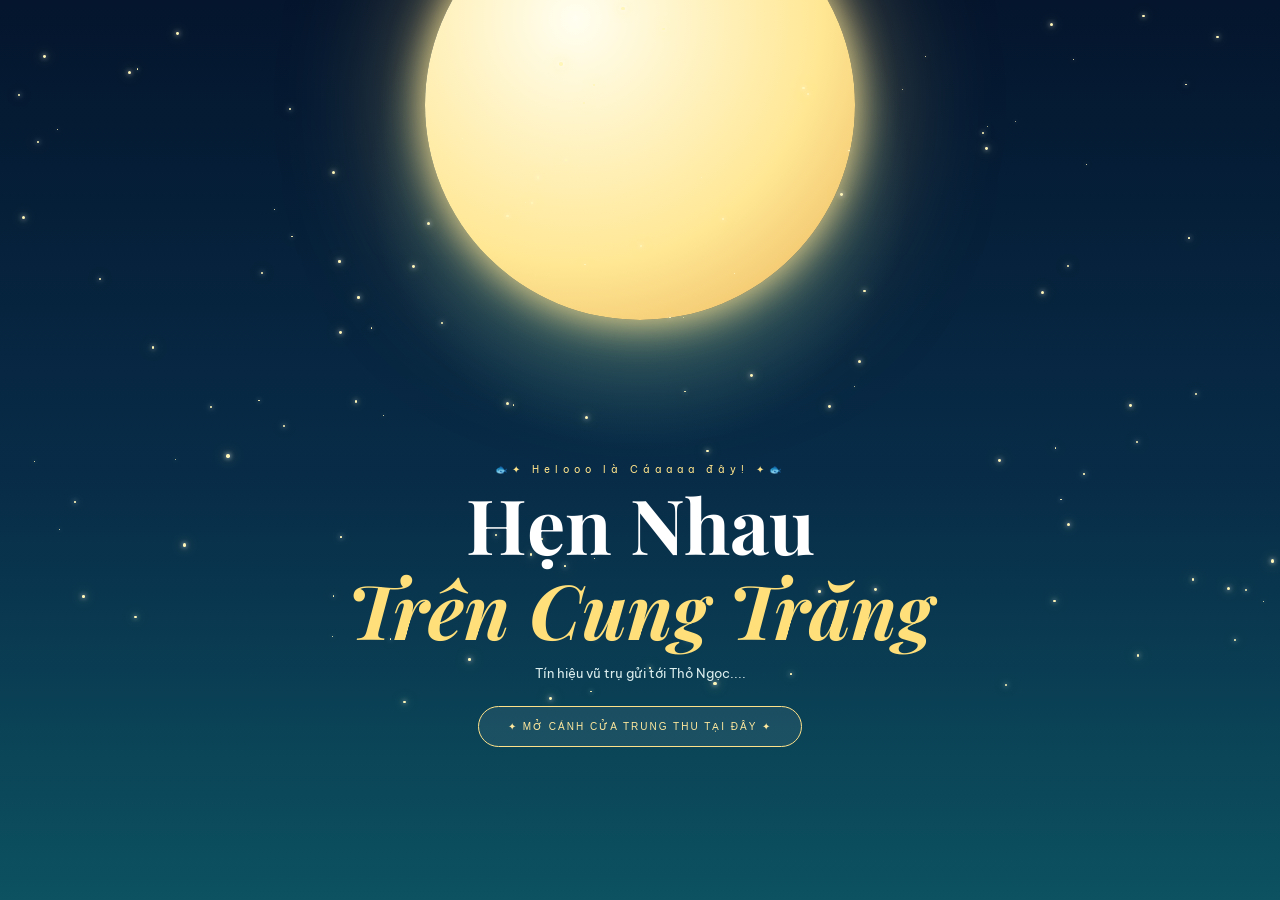
==== commit a191e161: "Add files via upload" ====
--- a/index.html
+++ b/index.html
@@ -6,6 +6,7 @@
 
     <title>DEAR XIAO GONG ZHU!!! ✦</title>
 
+    <link rel="icon" href="2.svg" type="image/svg+xml">
     <link rel="preconnect" href="https://fonts.googleapis.com">
     <link rel="preconnect" href="https://fonts.gstatic.com" crossorigin>
 
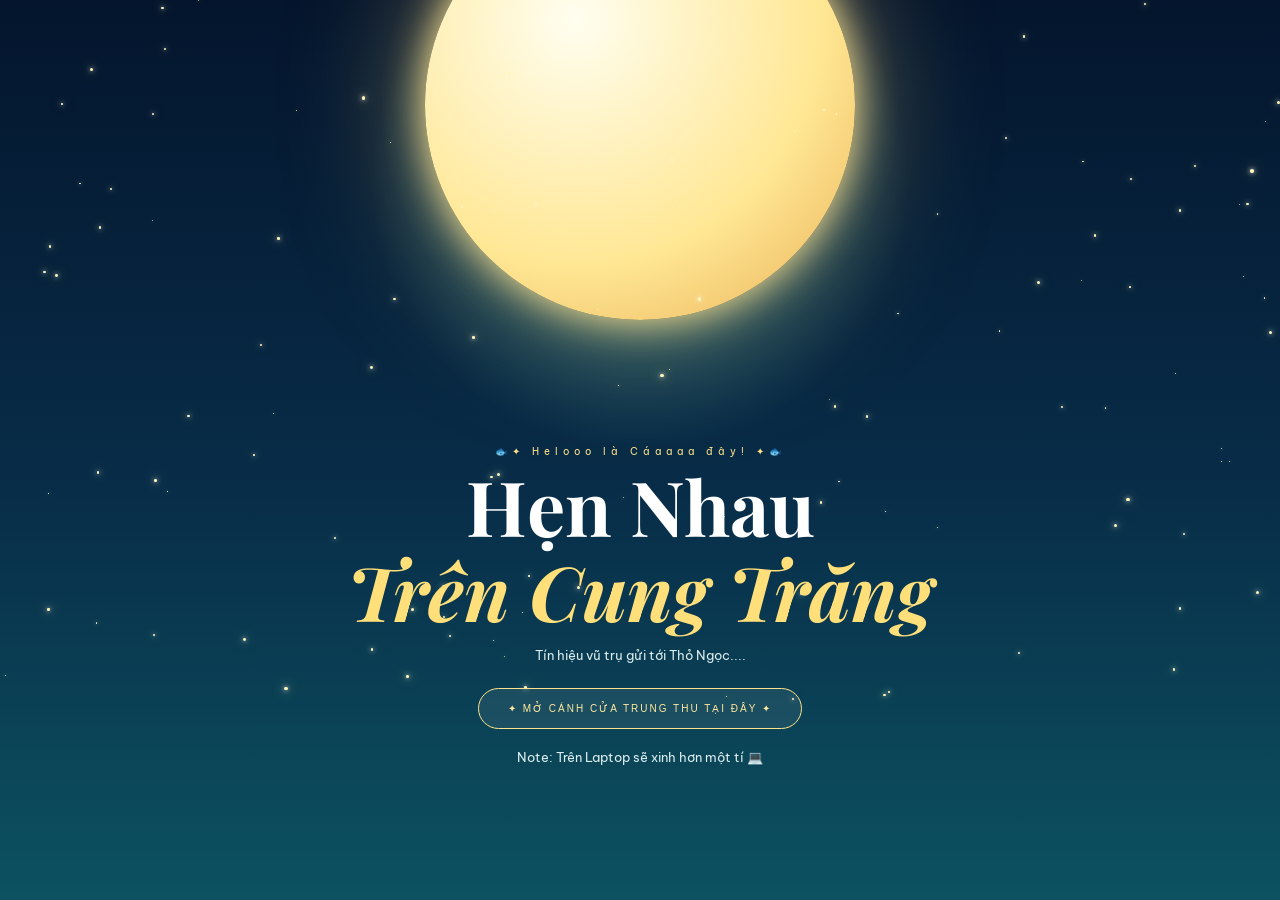
==== commit ef25a769: "Add files via upload" ====
--- a/index.html
+++ b/index.html
@@ -45,7 +45,7 @@
         <button id="openBtn">
             ✦ MỞ CÁNH CỬA TRUNG THU TẠI ĐÂY  ✦
         </button>
-
+        <p>Note: Trên Laptop sẽ xinh hơn một tí 💻</p>
     </div>
 
 </section>
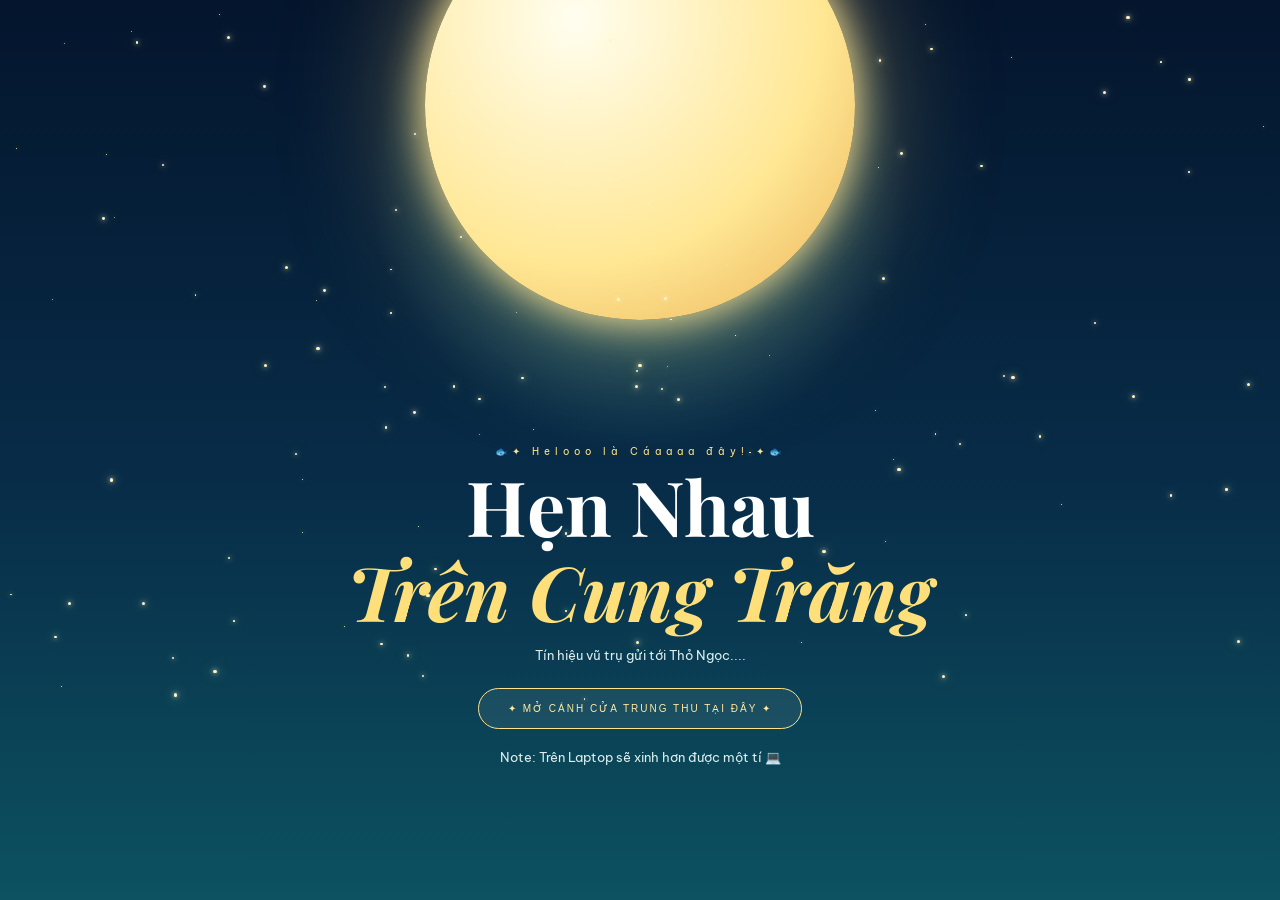
==== commit 568de100: "Add files via upload" ====
--- a/index.html
+++ b/index.html
@@ -45,7 +45,7 @@
         <button id="openBtn">
             ✦ MỞ CÁNH CỬA TRUNG THU TẠI ĐÂY  ✦
         </button>
-        <p>Note: Trên Laptop sẽ xinh hơn một tí 💻</p>
+        <p>Note: Trên Laptop sẽ xinh hơn được một tí 💻</p>
     </div>
 
 </section>
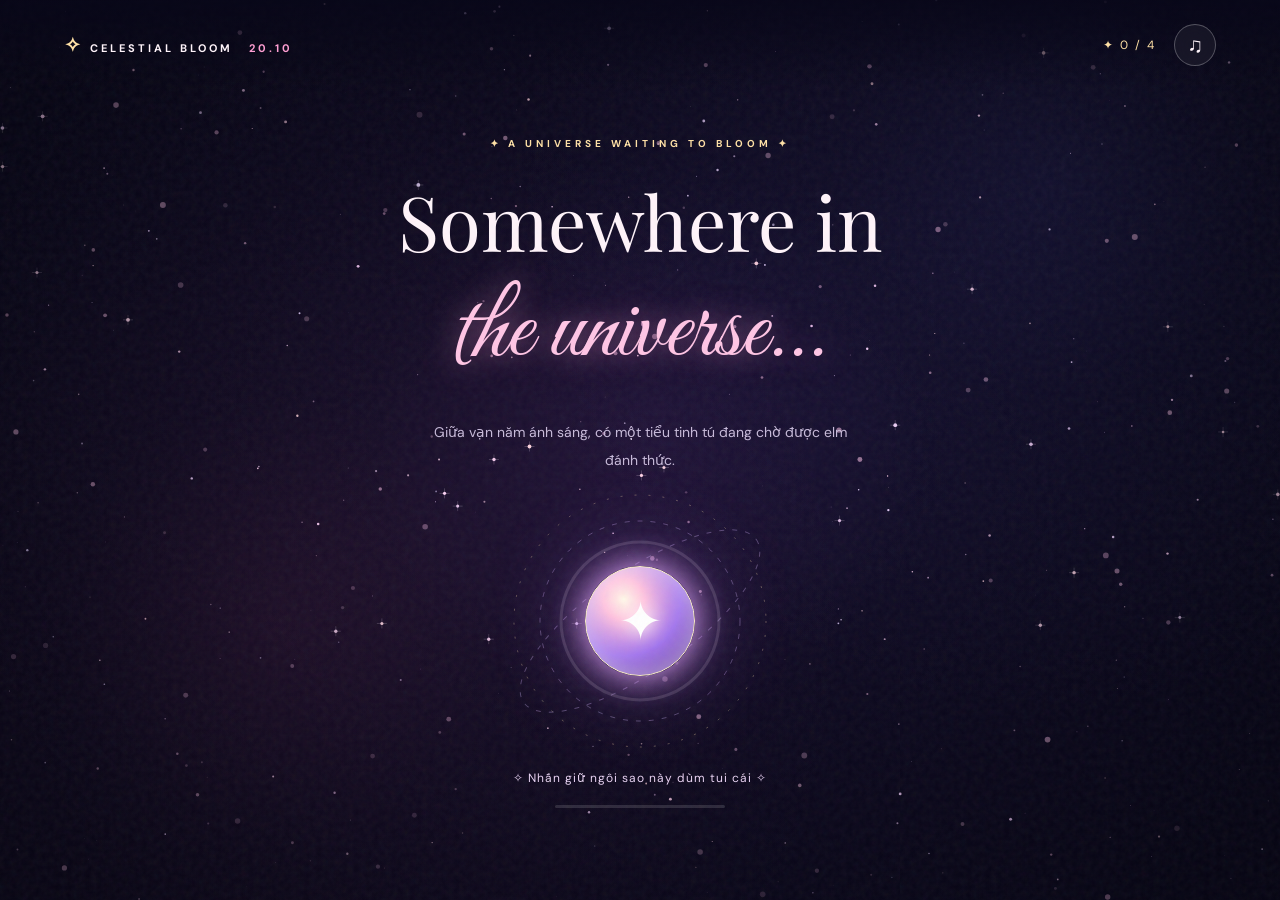
==== commit 3b4690b2: "Add files via upload" ====
--- a/index.html
+++ b/index.html
@@ -1,635 +1,258 @@
+
 <!DOCTYPE html>
 <html lang="vi">
 <head>
-    <meta charset="UTF-8">
-    <meta name="viewport" content="width=device-width, initial-scale=1.0">
-
-    <title>DEAR XIAO GONG ZHU!!! ✦</title>
-
-    <link rel="icon" href="2.svg" type="image/svg+xml">
-    <link rel="preconnect" href="https://fonts.googleapis.com">
-    <link rel="preconnect" href="https://fonts.gstatic.com" crossorigin>
-
-    <link href="https://fonts.googleapis.com/css2?family=Be+Vietnam+Pro:wght@400;500;600&family=Playfair+Display:ital,wght@0,600;1,600&display=swap" rel="stylesheet">
-
-    <link rel="stylesheet" href="style.css">
+  <meta charset="UTF-8">
+  <meta name="viewport" content="width=device-width, initial-scale=1.0">
+  <meta name="theme-color" content="#080719">
+  <title>NCT</title>
+  <link rel="icon" href="data:image/svg+xml,<svg xmlns=%22http://www.w3.org/2000/svg%22 viewBox=%220 0 100 100%22><text y=%22.9em%22 font-size=%2290%22>🪐</text></svg>">
+  <link rel="preconnect" href="https://fonts.googleapis.com">
+  <link rel="preconnect" href="https://fonts.gstatic.com" crossorigin>
+  <link href="https://fonts.googleapis.com/css2?family=DM+Sans:wght@400;500;600;700&family=Great+Vibes&family=Playfair+Display:wght@400;500;600&display=swap" rel="stylesheet">
+  <link rel="stylesheet" href="style.css">
+  <script src="script.js" defer></script>
 </head>
-
 <body>
-
-<audio id="bgMusic" loop>
-    <source src="1.mp3" type="audio/mpeg">
-</audio>
-
-<!-- ================= INTRO ================= -->
-
-<section class="intro" id="intro">
-
-    <div id="introStars" class="stars"></div>
-
-    <div class="intro-moon"></div>
-
-    <div class="intro-content">
-
-        <div class="intro-small">
-            🐟✦ Helooo là Cáaaaa đây! ✦🐟
-        </div>
-
-        <h1>
-            Hẹn Nhau
-            <span>Trên Cung Trăng</span>
-        </h1>
-
-        <p>Tín hiệu vũ trụ gửi tới Thỏ Ngọc....</p>
-
-        <button id="openBtn">
-            ✦ MỞ CÁNH CỬA TRUNG THU TẠI ĐÂY  ✦
+  <canvas id="universe" aria-hidden="true"></canvas>
+
+  <div class="vignette"></div>
+  <div class="grain"></div>
+  <div id="cursorGlow"></div>
+
+  <header class="topbar">
+    <div class="brand">
+      <span class="brand-star">✧</span>
+      CELESTIAL BLOOM
+      <span class="brand-sub">20.10</span>
+    </div>
+
+    <div class="top-actions">
+      <span id="starCounter">✦ 0 / 4</span>
+      <button id="soundBtn" class="icon-button"
+        aria-label="Bật hoặc tắt âm thanh">♫</button>
+    </div>
+  </header>
+
+  <!-- GIAI ĐOẠN 1: HẠT MẦM VŨ TRỤ -->
+  <section id="birth" class="birth-layer">
+    <div class="birth-content">
+      <div class="eyebrow">✦ A UNIVERSE WAITING TO BLOOM ✦</div>
+
+      <h1>
+        Somewhere in<br>
+        <em>the universe...</em>
+      </h1>
+
+      <p class="birth-intro">
+        Giữa vạn năm ánh sáng, có một tiểu tinh tú
+        đang chờ được elm đánh thức.
+      </p>
+
+      <div class="seed-area">
+        <svg class="seed-rings" viewBox="0 0 300 300"
+          aria-hidden="true">
+          <circle cx="150" cy="150" r="100"/>
+          <circle cx="150" cy="150" r="126"/>
+          <ellipse cx="150" cy="150" rx="142" ry="50"
+            transform="rotate(-35 150 150)"/>
+        </svg>
+
+        <button id="seed" class="seed"
+          aria-label="Nhấn giữ để đánh thức vũ trụ">
+          <span class="seed-core">✦</span>
         </button>
-        <p>Note: Trên Laptop sẽ xinh hơn được một tí 💻</p>
-    </div>
-
-</section>
-
-
-<!-- ================= SCENE ================= -->
-
-<main class="scene" id="scene">
-
-    <div class="aurora aurora1"></div>
-    <div class="aurora aurora2"></div>
-
-    <div id="stars" class="stars"></div>
-
-    <div id="shootingLayer"></div>
-    <div id="dustLayer"></div>
-
-
-    <!-- ================= MOON ================= -->
-
-    <div class="moon-wrap">
-
-        <div class="moon-halo halo1"></div>
-        <div class="moon-halo halo2"></div>
-
-        <div class="moon">
-
-            <span class="crater crater1"></span>
-            <span class="crater crater2"></span>
-            <span class="crater crater3"></span>
-
-        </div>
-
-    </div>
-
-
-    <!-- ================= CLOUD ================= -->
-
-    <div class="cloud cloud1"></div>
-    <div class="cloud cloud2"></div>
-    <div class="cloud cloud3"></div>
-
-
-    <!-- ================= LIGHT WIRE ================= -->
-
-    <div class="light-wire">
-
-        <div class="wire-line"></div>
-
-        <span class="bulb b1"></span>
-        <span class="bulb b2"></span>
-        <span class="bulb b3"></span>
-        <span class="bulb b4"></span>
-        <span class="bulb b5"></span>
-        <span class="bulb b6"></span>
-        <span class="bulb b7"></span>
-        <span class="bulb b8"></span>
-
-    </div>
-
-
-    <!-- ================= ĐÈN TREO ================= -->
-
-    <div class="hanging-lantern lantern-left">
-
-        <div class="rope"></div>
-
-        <div class="lantern-glow"></div>
-
-        <div class="lantern-body">
-            <span></span>
-            <span></span>
-            <i class="lantern-spark ls1">✦</i>
-            <i class="lantern-spark ls2">✧</i>
-        </div>
-
-        <div class="tassel"></div>
-
-    </div>
-
-
-    <div class="hanging-lantern lantern-right">
-
-        <div class="rope"></div>
-
-        <div class="lantern-glow"></div>
-
-        <div class="lantern-body orange">
-            <span></span>
-            <span></span>
-            <i class="lantern-spark ls1">✦</i>
-            <i class="lantern-spark ls2">✧</i>
-        </div>
-
-        <div class="tassel"></div>
-
-    </div>
-
-
-    <!-- ================= ĐÈN ÔNG SAO ================= -->
-
-    <div class="star-lantern star-lantern1">
-
-        <div class="star-rope"></div>
-
-        <div class="star-glow"></div>
-
-        <div class="star-body">
-            <span>✦</span>
-        </div>
-
-        <div class="star-tail">
-            <i></i><i></i><i></i>
-        </div>
-
-    </div>
-
-
-    <div class="star-lantern star-lantern2">
-
-        <div class="star-rope"></div>
-
-        <div class="star-glow"></div>
-
-        <div class="star-body">
-            <span>✦</span>
-        </div>
-
-        <div class="star-tail">
-            <i></i><i></i><i></i>
-        </div>
-
-    </div>
-
-
-    <div class="star-lantern star-lantern3">
-
-        <div class="star-rope"></div>
-
-        <div class="star-glow"></div>
-
-        <div class="star-body">
-            <span>✦</span>
-        </div>
-
-        <div class="star-tail">
-            <i></i><i></i><i></i>
-        </div>
-
-    </div>
-
-
-    <!-- ================= MOUNTAINS ================= -->
-
-    <div class="mountain mountain-back"></div>
-    <div class="mountain mountain-middle"></div>
-    <div class="mountain mountain-front"></div>
-
-
-    <!-- ==================================================
-                         CÂY HOA
-    =================================================== -->
-
-    <div class="tree" id="tree">
-
-        <svg viewBox="0 0 650 760">
-
-            <defs>
-
-                <linearGradient id="bark" x1="0" x2="1">
-
-                    <stop offset="0%" stop-color="#151315"/>
-                    <stop offset="20%" stop-color="#4b3430"/>
-                    <stop offset="45%" stop-color="#8c6752"/>
-                    <stop offset="65%" stop-color="#513a35"/>
-                    <stop offset="100%" stop-color="#17151a"/>
-
-                </linearGradient>
-
-            </defs>
-
-
-            <!-- NHÁNH LỚN -->
-
-            <g class="branches">
-
-                <path d="M305 590 C270 480 260 400 270 300"/>
-                <path d="M285 410 C210 335 130 300 20 310"/>
-                <path d="M290 370 C220 290 190 205 170 100"/>
-
-                <path d="M315 380 C380 290 465 240 620 240"/>
-                <path d="M325 430 C410 365 510 350 645 390"/>
-
-                <path d="M305 330 C300 230 330 145 390 45"/>
-
-                <path d="M270 300 C220 245 165 215 95 205"/>
-                <path d="M345 290 C415 210 485 180 560 165"/>
-
-            </g>
-
-
-            <!-- THÂN -->
-
-            <path class="trunk"
-                d="
-                M170 760
-                C210 680 235 600 240 525
-                C245 455 225 395 255 330
-                C275 285 315 270 340 315
-                C375 375 345 450 365 525
-                C390 620 425 685 485 760
-                Z
-                "
-            />
-
-
-            <!-- RỄ -->
-
-            <path class="root"
-                d="
-                M260 600
-                C180 660 95 705 0 750
-                C120 720 215 730 295 760
-                Z
-                "
-            />
-
-            <path class="root"
-                d="
-                M350 600
-                C440 655 535 705 650 750
-                C530 720 440 730 350 760
-                Z
-                "
-            />
-
-            <path class="root thin-root"
-                d="M290 610 C230 680 190 720 120 755"
-            />
-
-            <path class="root thin-root"
-                d="M350 610 C410 680 470 720 550 755"
-            />
-
+
+        <svg class="hold-progress" viewBox="0 0 180 180"
+          aria-hidden="true">
+          <circle class="progress-track"
+            cx="90" cy="90" r="79"/>
+          <circle id="progressRing"
+            class="progress-ring"
+            cx="90" cy="90" r="79"/>
         </svg>
-
-
-        <!-- HOA SẼ ĐƯỢC JS TẠO DÀY Ở ĐÂY -->
-
-        <div id="treeBlossoms"></div>
-
-
-        <!-- ĐÈN NHỎ TRÊN CÂY -->
-
-        <span class="tree-light tl1"></span>
-        <span class="tree-light tl2"></span>
-        <span class="tree-light tl3"></span>
-        <span class="tree-light tl4"></span>
-        <span class="tree-light tl5"></span>
-        <span class="tree-light tl6"></span>
-        <span class="tree-light tl7"></span>
-        <span class="tree-light tl8"></span>
-
-    </div>
-
-
-    <!-- ==================================================
-                         THỎ 1 - ÔM BÁNH
-    =================================================== -->
-
-    <div class="cute-rabbit rabbit-cake">
-
-        <div class="rabbit-glow"></div>
-
-        <div class="r-ear left-ear"><i></i></div>
-        <div class="r-ear right-ear"><i></i></div>
-
-        <div class="r-body">
-            <div class="r-belly"></div>
-        </div>
-
-        <div class="r-tail"></div>
-
-        <div class="r-head">
-
-            <span class="r-eye eye1"><i></i></span>
-            <span class="r-eye eye2"><i></i></span>
-
-            <span class="r-brow brow1"></span>
-            <span class="r-brow brow2"></span>
-
-            <span class="r-cheek cheek1"></span>
-            <span class="r-cheek cheek2"></span>
-
-            <span class="r-nose"></span>
-            <span class="r-mouth"></span>
-
-        </div>
-
-        <div class="r-arm arm1"></div>
-        <div class="r-arm arm2"></div>
-
-        <div class="r-foot foot1"></div>
-        <div class="r-foot foot2"></div>
-
-        <div class="rabbit-mooncake">
-            <span>✿</span>
-        </div>
-
-    </div>
-
-
-    <!-- ==================================================
-                       THỎ 2 - NGỒI NHÌN TRĂNG
-    =================================================== -->
-
-    <div class="cute-rabbit rabbit-looking">
-
-        <div class="rabbit-glow"></div>
-
-        <div class="r-ear left-ear"><i></i></div>
-        <div class="r-ear right-ear"><i></i></div>
-
-        <div class="r-body">
-            <div class="r-belly"></div>
-        </div>
-
-        <div class="r-tail"></div>
-
-        <div class="r-head">
-
-            <span class="r-eye eye1"><i></i></span>
-            <span class="r-eye eye2"><i></i></span>
-
-            <span class="r-cheek cheek1"></span>
-            <span class="r-cheek cheek2"></span>
-
-            <span class="r-nose"></span>
-            <span class="r-mouth"></span>
-
-        </div>
-
-        <div class="r-arm arm1"></div>
-        <div class="r-arm arm2"></div>
-
-        <div class="r-foot foot1"></div>
-        <div class="r-foot foot2"></div>
-
-        <span class="rabbit-hand-star">✦</span>
-
-    </div>
-
-
-    <!-- ==================================================
-                       THỎ 3 - DƯỚI GỐC CÂY
-    =================================================== -->
-
-    <div class="cute-rabbit rabbit-tree">
-
-        <div class="rabbit-glow"></div>
-
-        <div class="r-ear left-ear"><i></i></div>
-        <div class="r-ear right-ear"><i></i></div>
-
-        <div class="r-body">
-            <div class="r-belly"></div>
-        </div>
-
-        <div class="r-tail"></div>
-
-        <div class="r-head">
-
-            <span class="r-eye eye1"><i></i></span>
-            <span class="r-eye eye2"><i></i></span>
-
-            <span class="r-cheek cheek1"></span>
-            <span class="r-cheek cheek2"></span>
-
-            <span class="r-nose"></span>
-            <span class="r-mouth"></span>
-
-        </div>
-
-        <div class="r-arm arm1"></div>
-        <div class="r-arm arm2"></div>
-
-        <div class="r-foot foot1"></div>
-        <div class="r-foot foot2"></div>
-
-        <div class="mini-lantern">
-            <span>✦</span>
-        </div>
-
-    </div>
-
-
-    <!-- ==================================================
-                      THỎ 4 - NẰM NGỦ
-    =================================================== -->
-
-    <div class="sleep-scene">
-
-        <div class="sleep-glow"></div>
-
-        <div class="sleep-cake"></div>
-
-        <div class="sleep-rabbit">
-
-            <div class="sleep-ear se1"><i></i></div>
-            <div class="sleep-ear se2"><i></i></div>
-
-            <div class="sleep-body"></div>
-
-            <div class="sleep-tail"></div>
-
-            <div class="sleep-head">
-
-                <span class="sleep-eye e1"></span>
-                <span class="sleep-eye e2"></span>
-
-                <span class="sleep-cheek sc1"></span>
-                <span class="sleep-cheek sc2"></span>
-
-                <span class="sleep-nose"></span>
-                <span class="sleep-mouth"></span>
-
-            </div>
-
-        </div>
-
-        <span class="dream dream1">✦</span>
-        <span class="dream dream2">✧</span>
-        <span class="dream dream3">✦</span>
-
-    </div>
-
-
-    <!-- ==================================================
-                            THIỆP
-    =================================================== -->
-
-    <div class="card-area" id="cardArea">
-
-        <div class="card-glow"></div>
-
-        <div class="card-ring ring1"></div>
-        <div class="card-ring ring2"></div>
-
-        <span class="card-orbit co1">✦</span>
-        <span class="card-orbit co2">✧</span>
-        <span class="card-orbit co3">✦</span>
-        <span class="card-orbit co4">✧</span>
-
-
-        <!-- MẶT LỜI CHÚC ĐỨNG YÊN -->
-
-        <div class="wish-card">
-
-            <div class="card-shimmer"></div>
-
-            <span class="corner cs1">✦</span>
-            <span class="corner cs2">✧</span>
-            <span class="corner cs3">✦</span>
-            <span class="corner cs4">✧</span>
-
-            <div class="wish-decoration">
-                ✦　·　✧　·　✦
-            </div>
-
-            <p>
-                Trăng lên rồi, bé Thỏ mau xách lồng đèn đi chơi thôi!🐰🏮
-                Năm nay đón Trung Thu vui vẻ nhóa. Quên hết chuyện buồn, cuộc sống luôn ngập tràn những điều ngọt ngào.
-                Đời có mấy khi đâu mà hững hờ. 😝😝
-            </p>
-
-            <p>
-                Cá chuẩn bị vào kỳ nhập học rồi đấy nhá, sắp bay qua Hogwarts rồi 🐟.
-                Tiện tay “hô biến” một mùa Trung Thu thật vui và ý nghĩa. heheehehee.
-                Mong ánh trăng đêm nay ký gửi mang đến
-                thật nhiều điều may mắn.🍀🍀
-            </p>
-            <p>
-                🦈🐇
-            </p>
-
-            <div class="wish-heart">♡</div>
-
-            <div class="wish-decoration bottom">
-                ✦　·　✧　·　✦
-            </div>
-
-        </div>
-
-
-        <!-- CHỈ MẶT BÌA LẬT -->
-
-        <div class="card-cover">
-
-            <div class="card-shimmer"></div>
-
-            <span class="corner cs1">✦</span>
-            <span class="corner cs2">✧</span>
-            <span class="corner cs3">✦</span>
-            <span class="corner cs4">✧</span>
-
-            <div class="cover-content">
-
-                <div class="small-title">
-                    ✦ MID-AUTUMN FESTIVAL ✦
-                </div>
-
-                <div class="crescent">☾</div>
-
-                <h2>
-                    Hây dô Thỏ ới!!
-                    <span>Trung Thu ở ngay đây nè</span>
-                </h2>
-
-                <div class="divider">
-                    ── ✦ ──
-                </div>
-
-                <div class="tap">
-                    Chạm vào thiệp nhé ♡
-                </div>
-
-            </div>
-
-        </div>
-
-
-        <button
-            id="cardClick"
-            class="card-click"
-            aria-label="Mở thiệp">
-        </button>
-
-    </div>
-
-
-    <!-- ================= HỒ ================= -->
-
-    <div class="lake">
-
-        <div class="moon-reflection"></div>
-
-        <span class="water w1"></span>
-        <span class="water w2"></span>
-        <span class="water w3"></span>
-        <span class="water w4"></span>
-
-    </div>
-
-
-    <div class="ground"></div>
-
-
-    <!-- ================= EFFECT LAYERS ================= -->
-
-    <div id="farLanternLayer"></div>
-    <div id="skyLanternLayer"></div>
-    <div id="fireflyLayer"></div>
-    <div id="petalLayer"></div>
-    <div id="blingLayer"></div>
-
-
-    <!-- ================= CONTROLS ================= -->
-
-    <div class="controls">
-
-        <button id="musicBtn" title="Bật / tắt nhạc">
-            ♫
-        </button>
-
-        <button id="effectBtn" title="Hiệu ứng">
-            ✦
-        </button>
-
-    </div>
-
-</main>
-
-
-<script src="script.js"></script>
-
+      </div>
+
+      <p id="holdHint" class="hold-hint">
+        ✧ Nhấn giữ ngôi sao này dùm tui cái ✧
+      </p>
+
+      <div class="hold-meter">
+        <div id="holdFill"></div>
+      </div>
+    </div>
+  </section>
+
+  <!-- GIAI ĐOẠN 2: THẾ GIỚI VŨ TRỤ -->
+  <main id="cosmos" class="cosmos hidden">
+    <div class="cosmos-heading">
+      <div class="eyebrow">✦ A LITTLE UNIVERSE, JUST FOR YOU ✦</div>
+      <h2>Welcome to <em>your universe</em></h2>
+      <p>
+        Tại đây, mỗi tinh cầu đều giữ một điều tốt đẹp for you.
+      </p>
+    </div>
+
+    <div id="solarSystem" class="solar-system">
+      <div class="orbit orbit-1"></div>
+      <div class="orbit orbit-2"></div>
+      <div class="orbit orbit-3"></div>
+
+      <div id="centralBloom" class="central-bloom">
+        <div class="core-halo"></div>
+        <div class="central-core">✧</div>
+        <span class="core-label">THE HEART OF THE UNIVERSE</span>
+      </div>
+
+      <button class="planet planet-1" data-planet="0"
+        aria-label="Khám phá tinh cầu Bình Yên">
+        <span class="planet-surface">✿</span>
+        <span class="planet-label">01 · SERENITY</span>
+      </button>
+
+      <button class="planet planet-2" data-planet="1"
+        aria-label="Khám phá tinh cầu Giấc Mơ">
+        <span class="planet-surface">✧</span>
+        <span class="planet-label">02 · DREAMS</span>
+      </button>
+
+      <button class="planet planet-3" data-planet="2"
+        aria-label="Khám phá tinh cầu Niềm Vui">
+        <span class="planet-surface">❀</span>
+        <span class="planet-label">03 · JOY</span>
+      </button>
+
+      <button class="planet planet-4" data-planet="3"
+        aria-label="Khám phá tinh cầu Yêu Thương">
+        <span class="planet-surface">♡</span>
+        <span class="planet-label">04 · LOVE</span>
+      </button>
+    </div>
+
+    <div class="cosmos-footer">
+      <p id="cosmosHint">
+        ✧ Chạm vào bốn ngôi sao trên để thu thập đủ ánh sáng nha mình ✧
+      </p>
+
+      <button id="constellationBtn"
+        class="outline-button" disabled>
+        MỞ MAP CHÒM SAO RA NÈ!!!
+        <span>↗</span>
+      </button>
+    </div>
+  </main>
+
+  <!-- THÔNG ĐIỆP TINH CẦU -->
+  <div id="planetPanel" class="planet-panel hidden"
+    role="dialog" aria-modal="true"
+    aria-labelledby="planetTitle">
+
+    <div class="panel-backdrop" id="panelBackdrop"></div>
+
+    <article class="planet-card">
+      <button id="closePlanet" class="close-button"
+        aria-label="Đóng thông điệp">×</button>
+
+      <div class="card-topline">A MESSAGE FROM THE STARS</div>
+      <div id="planetSymbol" class="card-symbol">✿</div>
+      <div id="planetNumber" class="card-number">01 / 04</div>
+
+      <h3 id="planetTitle">Serenity</h3>
+      <p id="planetMessage"></p>
+
+      <div class="card-bottom">✦ &nbsp; FOR YOU &nbsp; ✦</div>
+    </article>
+  </div>
+
+  <!-- CHÒM SAO TƯƠNG TÁC -->
+  <section id="constellation" class="constellation-layer hidden">
+    <button id="closeConstellation" class="back-button">
+      ← TRỞ VỀ VŨ TRỤ
+    </button>
+
+    <div class="constellation-heading">
+      <div class="eyebrow">✦ WRITTEN IN THE STARS ✦</div>
+      <h2>Connect the <em>stars</em></h2>
+      <p>
+        Chạm vào các ngôi sao theo thứ tự từ 1 đến 7.
+        Hãy xem điều gì đang được viết trên bầu trời.
+      </p>
+    </div>
+
+    <div class="star-map" id="starMap">
+      <svg id="constellationLines" viewBox="0 0 600 420"
+        preserveAspectRatio="xMidYMid meet"
+        aria-hidden="true">
+        <path id="drawnPath" d=""/>
+      </svg>
+
+      <button class="map-star" data-star="0"
+        style="--x:300;--y:344">1</button>
+      <button class="map-star" data-star="1"
+        style="--x:115;--y:205">2</button>
+      <button class="map-star" data-star="2"
+        style="--x:172;--y:87">3</button>
+      <button class="map-star" data-star="3"
+        style="--x:300;--y:153">4</button>
+      <button class="map-star" data-star="4"
+        style="--x:428;--y:87">5</button>
+      <button class="map-star" data-star="5"
+        style="--x:485;--y:205">6</button>
+      <button class="map-star" data-star="6"
+        style="--x:300;--y:344">7</button>
+    </div>
+
+    <p id="starHint" class="star-hint">
+      ✧ Hành trình bắt đầu từ ngôi sao số 1 ✧
+    </p>
+
+    <button id="bloomBtn" class="bloom-button hidden">
+      ✦ ĐÁNH THỨC ĐÓA HOA THIÊN HÀ ✦
+    </button>
+  </section>
+
+  <!-- FINAL BLOOM -->
+  <section id="finalBloom" class="final-layer hidden">
+    <div class="final-nebula"></div>
+
+    <div class="cosmic-flower" id="cosmicFlower">
+      <div class="flower-aura"></div>
+      <div id="petalContainer" class="petal-container"></div>
+      <div class="flower-center">
+        <span>20</span>
+        <i>✦</i>
+        <span>10</span>
+      </div>
+    </div>
+
+    <div class="final-copy">
+      <div class="eyebrow">✦ THIS UNIVERSE BLOOMS FOR YOU ✦</div>
+      <h2>Happy <em>20/10</em></h2>
+      <div class="final-divider">✧ ───── ♡ ───── ✧</div>
+
+      <p class="final-wish">
+        Hì hi. Trong vô vàn những vì sao, mong em luôn tìm thấy
+        ánh sáng phù hợp của riêng mình.
+        <br><br>
+        Chúc những ngày của elm có thật nhiều niềm vui,
+        cười nhiều nhé, khóc huhu xấu lắm í.
+        <br><br>
+        Chúc elm một ngày 20/10
+        thật rực rỡ. Hông riêng hôm nay,
+        mong elm mãi luôn được hạnh phúc theo cách em muốn.
+      </p>
+
+      <p class="final-signature">
+        A little universe, made just for you ♡
+      </p>
+
+      <button id="restartBtn" class="outline-button">
+        KHÁM PHÁ LẠI VŨ TRỤ ↗
+      </button>
+    </div>
+  </section>
+
+  <div id="notification" class="notification"
+    role="status" aria-live="polite"></div>
 </body>
-</html>+</html>
--- a/style.css
+++ b/style.css
@@ -1,3035 +1,874 @@
+
 :root {
-    --gold: #ffd86b;
-    --cream: #fff9eb;
-    --pink: #f5a8bd;
-    --pink2: #ffd2dc;
-    --deep: #041126;
-}
-
-* {
-    margin: 0;
-    padding: 0;
-    box-sizing: border-box;
-}
-
-html,
+  --night: #080719;
+  --violet: #a98cff;
+  --pink: #ff9fd3;
+  --gold: #ffe1a6;
+  --white: #fff4fa;
+  --muted: #c8bbda;
+}
+
+* { box-sizing: border-box; }
+
+html { scroll-behavior: smooth; }
+
 body {
-    width: 100%;
-    height: 100%;
-}
-
-body {
-    overflow: hidden;
-    background: #020814;
-    font-family: "Be Vietnam Pro", sans-serif;
-}
-
-
-/* ================= INTRO ================= */
-
-.intro {
-    position: fixed;
-    inset: 0;
-    z-index: 9999;
-
-    display: flex;
-    align-items: center;
-    justify-content: center;
-
-    overflow: hidden;
-
-    background:
-        radial-gradient(circle at 50% 20%, #286d78, transparent 28%),
-        linear-gradient(#04152d, #082d49 55%, #0c5260);
-}
-
-.intro.hide {
+  margin: 0;
+  min-height: 100vh;
+  overflow-x: hidden;
+  color: var(--white);
+  background: var(--night);
+  font-family: "DM Sans", sans-serif;
+}
+
+button { font: inherit; cursor: pointer; }
+button:disabled { opacity: .35; cursor: not-allowed; }
+button:focus-visible { outline: 2px solid var(--gold); outline-offset: 5px; }
+.hidden { display: none !important; }
+
+#universe {
+  position: fixed;
+  inset: 0;
+  width: 100%;
+  height: 100%;
+  z-index: -3;
+}
+
+.vignette {
+  position: fixed;
+  inset: 0;
+  z-index: -1;
+  pointer-events: none;
+  background: radial-gradient(ellipse at center,
+    transparent 25%, #05030e99 100%);
+}
+
+.grain {
+  position: fixed;
+  inset: 0;
+  z-index: 20;
+  opacity: .055;
+  pointer-events: none;
+  background-image: url("data:image/svg+xml,%3Csvg viewBox='0 0 180 180' xmlns='http://www.w3.org/2000/svg'%3E%3Cfilter id='n'%3E%3CfeTurbulence type='fractalNoise' baseFrequency='.8' numOctaves='3' stitchTiles='stitch'/%3E%3C/filter%3E%3Crect width='100%25' height='100%25' filter='url(%23n)'/%3E%3C/svg%3E");
+}
+
+#cursorGlow {
+  position: fixed;
+  width: 300px;
+  height: 300px;
+  left: -500px;
+  top: -500px;
+  border-radius: 50%;
+  background: radial-gradient(circle, #d4a5ff22, transparent 70%);
+  pointer-events: none;
+  z-index: 1;
+  transform: translate(-50%, -50%);
+}
+
+.topbar {
+  position: fixed;
+  z-index: 40;
+  top: 0;
+  left: 0;
+  width: 100%;
+  padding: 24px clamp(20px, 5vw, 70px);
+  display: flex;
+  justify-content: space-between;
+  align-items: center;
+  gap: 12px;
+  background: linear-gradient(#080719cc, transparent);
+}
+
+.brand {
+  font-size: 11px;
+  font-weight: 700;
+  letter-spacing: 3px;
+}
+
+.brand-star { color: var(--gold); font-size: 20px; }
+.brand-sub { color: var(--pink); margin-left: 10px; }
+
+.top-actions { display: flex; align-items: center; gap: 18px; }
+
+#starCounter {
+  color: var(--gold);
+  font-size: 12px;
+  letter-spacing: 2px;
+}
+
+.icon-button {
+  width: 42px;
+  height: 42px;
+  border: 1px solid #ffffff44;
+  border-radius: 50%;
+  background: #ffffff0d;
+  color: var(--white);
+  font-size: 21px;
+  backdrop-filter: blur(10px);
+}
+
+.icon-button.active {
+  color: var(--gold);
+  box-shadow: 0 0 20px #ffccaa66;
+}
+
+.eyebrow {
+  color: var(--gold);
+  font-size: 10px;
+  letter-spacing: 4px;
+  font-weight: 700;
+  text-transform: uppercase;
+}
+
+h1, h2, h3 {
+  font-family: "Playfair Display", serif;
+  font-weight: 400;
+}
+
+h1 em, h2 em {
+  font-family: "Great Vibes", cursive;
+  font-weight: 400;
+  font-style: normal;
+  color: #ffc5e5;
+  text-shadow: 0 0 30px #ff9ed388;
+}
+
+/* HẠT MẦM VŨ TRỤ */
+.birth-layer {
+  min-height: 100svh;
+  display: grid;
+  place-items: center;
+  padding: 110px 20px 50px;
+  text-align: center;
+}
+
+.birth-content { width: min(100%, 750px); }
+
+.birth-content h1 {
+  font-size: clamp(38px, 6vw, 76px);
+  line-height: 1.28;
+  margin: 22px 0;
+}
+
+.birth-content h1 em {
+  font-size: 1.3em;
+}
+
+.birth-intro {
+  max-width: 420px;
+  margin: 0 auto;
+  color: var(--muted);
+  line-height: 2;
+  font-size: 14px;
+}
+
+.seed-area {
+  position: relative;
+  width: 270px;
+  height: 270px;
+  margin: 12px auto 0;
+  display: grid;
+  place-items: center;
+}
+
+.seed-rings {
+  position: absolute;
+  inset: -15px;
+  width: 300px;
+  height: 300px;
+  overflow: visible;
+  animation: rotate 25s linear infinite;
+  pointer-events: none;
+}
+
+.seed-rings circle, .seed-rings ellipse {
+  fill: none;
+  stroke: #d9b8ff55;
+  stroke-width: 1;
+  stroke-dasharray: 5 8;
+}
+
+.seed-rings circle:nth-child(2) {
+  stroke: #ffe3ae55;
+  stroke-dasharray: 2 12;
+}
+
+.seed {
+  position: relative;
+  z-index: 2;
+  width: 110px;
+  height: 110px;
+  border: 1px solid #fff0cf;
+  border-radius: 50%;
+  color: white;
+  background:
+    radial-gradient(circle at 35% 30%, #fff9e9,
+      #ffc2df 20%, #a274ed 55%, #4e247a 100%);
+  box-shadow:
+    0 0 35px #e6a8ff,
+    0 0 95px #bb70f877,
+    inset 0 0 25px #ffffff88;
+  touch-action: none;
+  user-select: none;
+  -webkit-user-select: none;
+  animation: seedFloat 4s ease-in-out infinite;
+}
+
+.seed-core {
+  font-size: 54px;
+  text-shadow: 0 0 18px white;
+}
+
+.seed.charging {
+  animation: seedCharge .55s ease-in-out infinite alternate;
+}
+
+.hold-progress {
+  position: absolute;
+  inset: 45px;
+  width: 180px;
+  height: 180px;
+  transform: rotate(-90deg);
+  pointer-events: none;
+}
+
+.progress-track, .progress-ring {
+  fill: none;
+  stroke-width: 3;
+}
+
+.progress-track { stroke: #ffffff22; }
+.progress-ring {
+  stroke: #ffe1a6;
+  stroke-linecap: round;
+  stroke-dasharray: 496.37;
+  stroke-dashoffset: 496.37;
+  transition: stroke-dashoffset .06s linear;
+  filter: drop-shadow(0 0 8px #ffe1a6);
+}
+
+.hold-hint {
+  color: #ead4f4;
+  font-size: 12px;
+  letter-spacing: 1px;
+  line-height: 1.8;
+}
+
+.hold-meter {
+  width: 170px;
+  height: 3px;
+  margin: 15px auto;
+  border-radius: 10px;
+  background: #ffffff22;
+  overflow: hidden;
+}
+
+#holdFill {
+  width: 0;
+  height: 100%;
+  background: linear-gradient(90deg, var(--violet), var(--gold));
+  box-shadow: 0 0 10px var(--gold);
+}
+
+@keyframes rotate { to { transform: rotate(360deg); } }
+@keyframes seedFloat { 50% { transform: translateY(-12px); } }
+@keyframes seedCharge {
+  to { transform: scale(1.2); filter: brightness(1.6); }
+}
+
+/* KHÔNG GIAN CÁC TINH CẦU */
+.cosmos {
+  min-height: 100svh;
+  padding: 120px 20px 50px;
+  text-align: center;
+  animation: fadeUp 1.5s both;
+}
+
+.cosmos-heading h2 {
+  font-size: clamp(35px, 5vw, 60px);
+  margin: 18px 0;
+}
+
+.cosmos-heading h2 em { font-size: 1.2em; }
+
+.cosmos-heading p {
+  font-size: 13px;
+  color: var(--muted);
+  line-height: 1.8;
+}
+
+.solar-system {
+  position: relative;
+  width: min(88vw, 680px);
+  height: min(88vw, 680px);
+  min-height: 340px;
+  margin: 5px auto;
+}
+
+.orbit {
+  position: absolute;
+  top: 50%;
+  left: 50%;
+  border: 1px solid #d8bbff27;
+  border-radius: 50%;
+  transform: translate(-50%, -50%) rotate(-22deg);
+  pointer-events: none;
+}
+
+.orbit-1 { width: 43%; height: 43%; }
+.orbit-2 { width: 69%; height: 69%; border-style: dashed; }
+.orbit-3 { width: 95%; height: 95%; }
+
+.central-bloom {
+  position: absolute;
+  top: 50%;
+  left: 50%;
+  width: 160px;
+  height: 160px;
+  transform: translate(-50%, -50%);
+  display: grid;
+  place-items: center;
+}
+
+.core-halo {
+  position: absolute;
+  inset: -50px;
+  border-radius: 50%;
+  background: radial-gradient(circle, #ffc5eb77, #b58aff22 35%, transparent 70%);
+  animation: breathe 5s ease-in-out infinite;
+}
+
+.central-core {
+  position: relative;
+  width: 100px;
+  height: 100px;
+  display: grid;
+  place-items: center;
+  border-radius: 50%;
+  font-size: 50px;
+  color: var(--gold);
+  background: radial-gradient(circle, #ffe1ed, #aa72c9 35%, #352058 75%);
+  box-shadow: 0 0 35px #ffb5df, 0 0 90px #a770ed88;
+  animation: corePulse 4s infinite;
+}
+
+.core-label {
+  position: absolute;
+  top: 145px;
+  width: 260px;
+  font-size: 9px;
+  letter-spacing: 2px;
+  color: #ffe2c9aa;
+}
+
+.planet {
+  position: absolute;
+  z-index: 3;
+  width: clamp(70px, 11vw, 100px);
+  height: clamp(70px, 11vw, 100px);
+  border: 0;
+  padding: 0;
+  border-radius: 50%;
+  background: transparent;
+  animation: planetFloat 5s ease-in-out infinite;
+}
+
+.planet-surface {
+  position: relative;
+  display: grid;
+  place-items: center;
+  width: 100%;
+  height: 100%;
+  border: 1px solid #ffffff99;
+  border-radius: 50%;
+  font-size: 42px;
+  color: #fff2ec;
+  background: radial-gradient(circle at 28% 24%,
+    #fff7ef, var(--planet-light) 25%,
+    var(--planet-dark) 75%, #26133c);
+  box-shadow:
+    inset -12px -14px 24px #180e3577,
+    0 0 25px var(--planet-light),
+    0 0 65px var(--planet-glow);
+  transition: transform .4s, box-shadow .4s;
+}
+
+.planet:hover .planet-surface {
+  transform: scale(1.16);
+  box-shadow: 0 0 45px var(--planet-light),
+    0 0 95px var(--planet-glow);
+}
+
+.planet.collected .planet-surface {
+  box-shadow: 0 0 45px var(--gold),
+    0 0 100px var(--planet-glow);
+}
+
+.planet-label {
+  position: absolute;
+  top: calc(100% + 14px);
+  left: 50%;
+  transform: translateX(-50%);
+  white-space: nowrap;
+  color: #ffe7f0;
+  font-size: 9px;
+  letter-spacing: 2px;
+}
+
+.planet-1 {
+  left: 8%; top: 23%;
+  --planet-light: #f7a4d3;
+  --planet-dark: #90447f;
+  --planet-glow: #f58fc466;
+}
+
+.planet-2 {
+  right: 10%; top: 12%;
+  --planet-light: #b4a1ff;
+  --planet-dark: #534a9c;
+  --planet-glow: #ad91ff66;
+  animation-delay: -1s;
+}
+
+.planet-3 {
+  left: 15%; bottom: 13%;
+  --planet-light: #ffd5a0;
+  --planet-dark: #bd7087;
+  --planet-glow: #ffcba066;
+  animation-delay: -2s;
+}
+
+.planet-4 {
+  right: 8%; bottom: 20%;
+  --planet-light: #ff9fb9;
+  --planet-dark: #a53d77;
+  --planet-glow: #ff92ba66;
+  animation-delay: -3s;
+}
+
+@keyframes planetFloat {
+  50% { transform: translateY(-13px); }
+}
+@keyframes breathe {
+  50% { transform: scale(1.3); opacity: .6; }
+}
+@keyframes corePulse {
+  50% { filter: brightness(1.5); }
+}
+
+.cosmos-footer { padding-bottom: 35px; }
+
+.cosmos-footer p {
+  color: var(--muted);
+  font-size: 12px;
+  margin-bottom: 25px;
+}
+
+.outline-button {
+  padding: 16px 30px;
+  border: 1px solid #ffe4ba88;
+  border-radius: 3px;
+  background: #ffffff09;
+  backdrop-filter: blur(12px);
+  color: var(--gold);
+  font-size: 11px;
+  font-weight: 700;
+  letter-spacing: 2px;
+  transition: .3s;
+}
+
+.outline-button:not(:disabled):hover {
+  background: #ffe2bd18;
+  box-shadow: 0 0 35px #ffc6e055;
+  transform: translateY(-3px);
+}
+
+.outline-button span { margin-left: 20px; }
+
+/* THẺ THÔNG ĐIỆP */
+.planet-panel {
+  position: fixed;
+  inset: 0;
+  z-index: 60;
+  display: grid;
+  place-items: center;
+  padding: 20px;
+}
+
+.panel-backdrop {
+  position: absolute;
+  inset: 0;
+  background: #080617cc;
+  backdrop-filter: blur(15px);
+}
+
+.planet-card {
+  position: relative;
+  width: min(100%, 480px);
+  padding: 55px 40px 45px;
+  text-align: center;
+  border: 1px solid #ffe2d788;
+  border-radius: 180px 180px 20px 20px;
+  background:
+    radial-gradient(ellipse at 50% 0%, #bb7cb877, transparent 65%),
+    linear-gradient(145deg, #3c275b, #17102c);
+  box-shadow: 0 0 80px #d88fc655, inset 0 0 40px #ffffff08;
+  animation: fadeUp .7s both;
+}
+
+.close-button {
+  position: absolute;
+  right: 18px;
+  top: 18px;
+  border: 0;
+  background: transparent;
+  color: white;
+  font-size: 28px;
+}
+
+.card-topline, .card-bottom {
+  font-size: 9px;
+  letter-spacing: 3px;
+  color: var(--gold);
+}
+
+.card-symbol {
+  font-size: 95px;
+  color: #ffc5e2;
+  text-shadow: 0 0 35px #ff9ad5;
+  margin: 20px 0;
+  animation: breathe 4s infinite;
+}
+
+.card-number {
+  font-size: 11px;
+  color: #e7b7d9;
+  letter-spacing: 3px;
+}
+
+.planet-card h3 {
+  font-size: 43px;
+  margin: 12px 0 20px;
+  color: #ffe1ed;
+}
+
+.planet-card p {
+  font-size: 14px;
+  line-height: 2.2;
+  color: #f4ddec;
+  margin-bottom: 35px;
+}
+
+/* BẢN ĐỒ CHÒM SAO */
+.constellation-layer {
+  min-height: 100svh;
+  padding: 110px 20px 65px;
+  text-align: center;
+  animation: fadeUp .8s both;
+}
+
+.back-button {
+  position: absolute;
+  left: clamp(20px, 5vw, 70px);
+  top: 100px;
+  border: 0;
+  background: transparent;
+  color: var(--muted);
+  font-size: 10px;
+  letter-spacing: 2px;
+}
+
+.constellation-heading h2 {
+  font-size: clamp(38px, 6vw, 70px);
+  margin: 15px 0;
+}
+
+.constellation-heading p {
+  max-width: 420px;
+  margin: auto;
+  font-size: 13px;
+  line-height: 1.9;
+  color: var(--muted);
+}
+
+.star-map {
+  position: relative;
+  width: min(90vw, 600px);
+  aspect-ratio: 600 / 420;
+  margin: 30px auto 0;
+}
+
+#constellationLines {
+  position: absolute;
+  inset: 0;
+  width: 100%;
+  height: 100%;
+  overflow: visible;
+  pointer-events: none;
+}
+
+#drawnPath {
+  fill: none;
+  stroke: #ffe2ac;
+  stroke-width: 2;
+  stroke-linecap: round;
+  stroke-linejoin: round;
+  filter: drop-shadow(0 0 7px #ffcae4);
+}
+
+.map-star {
+  position: absolute;
+  z-index: 3;
+  left: calc(var(--x) / 600 * 100%);
+  top: calc(var(--y) / 420 * 100%);
+  width: 38px;
+  height: 38px;
+  transform: translate(-50%, -50%);
+  border: 1px solid #ffe3b9;
+  border-radius: 50%;
+  color: var(--gold);
+  background: #5d407c;
+  box-shadow: 0 0 15px #ffd9c088;
+  font-size: 13px;
+  transition: .3s;
+}
+
+.map-star:hover, .map-star.done {
+  background: #fff1c7;
+  color: #70437c;
+  box-shadow: 0 0 35px #ffe6b6;
+}
+
+.map-star[data-star="6"] {
+  margin-top: 44px;
+}
+
+.star-hint {
+  color: var(--gold);
+  font-size: 12px;
+  line-height: 1.8;
+}
+
+.bloom-button {
+  margin-top: 20px;
+  padding: 17px 27px;
+  border: 1px solid #ffe1a6;
+  border-radius: 40px;
+  color: #422653;
+  background: linear-gradient(120deg, #fff5db, #ffc4dc, #f5d9ff);
+  box-shadow: 0 0 35px #ffb7dc88;
+  font-size: 11px;
+  font-weight: 700;
+  letter-spacing: 2px;
+  animation: breathe 3s infinite;
+}
+
+/* BÔNG HOA THIÊN HÀ */
+.final-layer {
+  position: relative;
+  min-height: 100svh;
+  padding: 100px 20px 90px;
+  text-align: center;
+  overflow: hidden;
+  animation: fadeUp 1.2s both;
+}
+
+.final-nebula {
+  position: absolute;
+  top: 0;
+  left: 50%;
+  width: min(900px, 130vw);
+  height: 850px;
+  transform: translateX(-50%);
+  border-radius: 50%;
+  background: radial-gradient(ellipse,
+    #e48cbe44, #8850c044 30%, transparent 70%);
+  filter: blur(35px);
+  pointer-events: none;
+}
+
+.cosmic-flower {
+  position: relative;
+  width: min(88vw, 420px);
+  height: min(88vw, 420px);
+  margin: 0 auto 30px;
+  display: grid;
+  place-items: center;
+}
+
+.flower-aura {
+  position: absolute;
+  inset: -30px;
+  border-radius: 50%;
+  background: radial-gradient(circle,
+    #fff1ca44, #ff92db33 35%, transparent 70%);
+  filter: blur(15px);
+  animation: breathe 5s infinite;
+}
+
+.petal-container {
+  position: absolute;
+  inset: 0;
+  animation: rotate 50s linear infinite;
+}
+
+.cosmic-petal {
+  position: absolute;
+  left: 50%;
+  top: 50%;
+  width: 26%;
+  height: 43%;
+  border: 1px solid #fff4dcaa;
+  border-radius: 90% 10% 90% 10%;
+  transform-origin: 50% 100%;
+  background:
+    radial-gradient(ellipse at 35% 25%,
+      #fff7ebcc, #ffb3db88 35%,
+      #b579ed99 70%, #51338a);
+  box-shadow:
+    inset 0 0 25px #ffffff55,
+    0 0 25px #ffc2eb77;
+  opacity: 0;
+  animation: petalOpen 1.8s ease-out forwards;
+  animation-delay: var(--delay);
+}
+
+@keyframes petalOpen {
+  from {
     opacity: 0;
-    transform: scale(1.1);
-    filter: blur(12px);
-    pointer-events: none;
-
-    transition: 1s;
-}
-
-.intro-moon {
-    position: absolute;
-
-    top: -110px;
-
-    width: 430px;
-    height: 430px;
-
-    border-radius: 50%;
-
-    background:
-        radial-gradient(
-            circle at 35% 30%,
-            #fffef0,
-            #ffe794 60%,
-            #e9ad52
-        );
-
-    box-shadow:
-        0 0 40px #ffe595,
-        0 0 130px rgba(255,220,120,.5);
-}
-
-.intro-content {
-    position: relative;
-    z-index: 10;
-
-    margin-top: 310px;
-
-    text-align: center;
-    color: white;
-}
-
-.intro-small {
-    margin-bottom: 12px;
-
-    color: #ffe38a;
-
-    font-size: 10px;
-    letter-spacing: 5px;
-}
-
-.intro h1 {
-    font-family: "Playfair Display", serif;
-    font-size: clamp(44px,6vw,76px);
-    line-height: .95;
-}
-
-.intro h1 span {
-    display: block;
-
-    margin-top: 12px;
-
-    color: #ffdf79;
-    font-style: italic;
-}
-
-.intro p {
-    margin-top: 20px;
-
-    color: #dceeee;
-
-    font-size: 13px;
-}
-
-#openBtn {
-    margin-top: 25px;
-
-    padding: 14px 29px;
-
-    border: 1px solid #ffe28a;
-    border-radius: 50px;
-
-    color: #ffe99e;
-    background: rgba(255,255,255,.07);
-
-    cursor: pointer;
-
-    font-size: 10px;
-    letter-spacing: 2px;
-
-    transition: .3s;
-}
-
-#openBtn:hover {
-    transform: translateY(-4px) scale(1.05);
-
-    background: rgba(255,218,100,.15);
-
-    box-shadow:
-        0 0 20px #ffd75c,
-        0 0 50px rgba(255,193,61,.25);
-}
-
-
-/* ================= SCENE ================= */
-
-.scene {
-    position: fixed;
-    inset: 0;
-
-    overflow: hidden;
-
-    opacity: 0;
-    pointer-events: none;
-
-    background:
-        radial-gradient(circle at 75% 13%, rgba(255,207,108,.18), transparent 25%),
-        radial-gradient(circle at 20% 48%, rgba(39,189,176,.12), transparent 32%),
-        linear-gradient(
-            #02091b 0%,
-            #061b38 28%,
-            #0a3653 58%,
-            #105966 100%
-        );
-
-    transition: 1.2s;
-}
-
-.scene.show {
-    opacity: 1;
-    pointer-events: auto;
-}
-
-
-/* ================= AURORA ================= */
-
-.aurora {
-    position: absolute;
-
-    width: 650px;
-    height: 260px;
-
-    border-radius: 50%;
-
-    filter: blur(80px);
-
-    opacity: .16;
-
-    animation: aurora 8s ease-in-out infinite alternate;
-}
-
-.aurora1 {
-    left: -120px;
-    top: 20%;
-
-    background: #2be6c6;
-}
-
-.aurora2 {
-    right: -120px;
-    top: 32%;
-
-    background: #b75eff;
-
-    animation-delay: -4s;
-}
-
-@keyframes aurora {
-    to {
-        transform: translate(80px,-30px) scale(1.15);
-        opacity: .25;
-    }
-}
-
-
-/* ================= STARS ================= */
-
-.stars,
-#shootingLayer,
-#dustLayer {
-    position: absolute;
-    inset: 0;
-
-    pointer-events: none;
-}
-
-.stars {
-    z-index: 2;
-}
-
-#shootingLayer {
-    z-index: 16;
-}
-
-#dustLayer {
-    z-index: 20;
-}
-
-.star-dot {
-    position: absolute;
-
-    border-radius: 50%;
-
-    background: #fff6ba;
-
-    box-shadow:
-        0 0 5px white,
-        0 0 13px #ffd85b;
-
-    animation: blink ease-in-out infinite;
-}
-
-@keyframes blink {
-    0%,100% {
-        opacity: .18;
-        transform: scale(.45);
-    }
-
-    50% {
-        opacity: 1;
-        transform: scale(1.7);
-    }
-}
-
-.magic-dust {
-    position: absolute;
-
-    width: 3px;
-    height: 3px;
-
-    border-radius: 50%;
-
-    background: #fff6b2;
-
-    box-shadow: 0 0 9px #ffe165;
-
-    animation: dustFloat linear infinite;
-}
-
-@keyframes dustFloat {
-    from {
-        transform: translateY(40px);
-        opacity: 0;
-    }
-
-    25% {
-        opacity: .9;
-    }
-
-    to {
-        transform: translateY(-150px);
-        opacity: 0;
-    }
-}
-
-
-/* ================= MOON ================= */
-
-.moon-wrap {
-    position: absolute;
-
-    z-index: 5;
-
-    right: 3%;
-    top: -120px;
-
-    width: 480px;
-    height: 480px;
-}
-
-.moon {
-    position: absolute;
-
-    inset: 32px;
-
-    border-radius: 50%;
-
-    background:
-        radial-gradient(circle at 35% 28%, #fffef0, #ffe89a 60%, #dfa34d);
-
-    box-shadow:
-        0 0 35px #ffe497,
-        0 0 110px rgba(255,218,113,.5);
-
-    animation: moonFloat 5s ease-in-out infinite;
-}
-
-@keyframes moonFloat {
-    50% {
-        transform: translateY(-8px);
-    }
-}
-
-.moon-halo {
-    position: absolute;
-
-    left: 50%;
-    top: 50%;
-
-    transform: translate(-50%,-50%);
-
-    border-radius: 50%;
-
-    animation: moonHalo 4s infinite;
-}
-
-.halo1 {
-    width: 570px;
-    height: 570px;
-
-    background: radial-gradient(circle, rgba(255,225,137,.18), transparent 68%);
-}
-
-.halo2 {
-    width: 720px;
-    height: 720px;
-
-    background: radial-gradient(circle, rgba(255,177,67,.08), transparent 68%);
-}
-
-@keyframes moonHalo {
-    50% {
-        transform: translate(-50%,-50%) scale(1.08);
-        opacity: .5;
-    }
-}
-
-.crater {
-    position: absolute;
-
-    border-radius: 50%;
-
-    background: rgba(141,91,44,.08);
-}
-
-.crater1 {
-    width: 65px;
-    height: 42px;
-    left: 80px;
-    top: 110px;
-}
-
-.crater2 {
-    width: 42px;
-    height: 30px;
-    right: 90px;
-    top: 90px;
-}
-
-.crater3 {
-    width: 78px;
-    height: 50px;
-    right: 70px;
-    bottom: 90px;
-}
-
-
-/* ================= CLOUD ================= */
-
-.cloud {
-    position: absolute;
-
-    z-index: 9;
-
-    width: 170px;
-    height: 25px;
-
-    border-radius: 50px;
-
-    background: rgba(235,244,235,.18);
-
-    filter: blur(1px);
-
-    animation: cloud 15s ease-in-out infinite;
-}
-
-.cloud::before,
-.cloud::after {
-    content: "";
-
-    position: absolute;
-    bottom: 0;
-
-    border-radius: 50%;
-
-    background: inherit;
-}
-
-.cloud::before {
-    left: 25px;
-
-    width: 70px;
-    height: 48px;
-}
-
-.cloud::after {
-    right: 20px;
-
-    width: 85px;
-    height: 58px;
-}
-
-.cloud1 {
-    left: 28%;
-    top: 18%;
-
-    scale: .55;
-}
-
-.cloud2 {
-    left: -20px;
-    top: 9%;
-
-    scale: .42;
-}
-
-.cloud3 {
-    right: -30px;
-    top: 36%;
-
-    scale: .45;
-}
-
-@keyframes cloud {
-    50% {
-        translate: 65px 0;
-    }
-}
-
-
-/* ================= LIGHT WIRE ================= */
-
-.light-wire {
-    position: absolute;
-    z-index: 35;
-
-    inset: 0 0 auto 0;
-
-    height: 100px;
-
-    pointer-events: none;
-}
-
-.wire-line {
-    position: absolute;
-
-    left: -5%;
-    top: -48px;
-
-    width: 110%;
-    height: 120px;
-
-    border-bottom: 2px solid rgba(30,20,20,.8);
-    border-radius: 0 0 50% 50%;
-}
-
-.bulb {
-    position: absolute;
-
-    width: 9px;
-    height: 11px;
-
-    border-radius: 50%;
-
-    background: #fff078;
-
-    box-shadow:
-        0 0 8px #fff078,
-        0 0 20px #ffad32;
-
-    animation: bulb 1.4s infinite;
-}
-
-.b1 { left:8%; top:33px; }
-.b2 { left:20%; top:52px; animation-delay:-.2s; }
-.b3 { left:32%; top:66px; animation-delay:-.4s; }
-.b4 { left:44%; top:73px; animation-delay:-.6s; }
-.b5 { left:56%; top:73px; animation-delay:-.8s; }
-.b6 { left:68%; top:65px; animation-delay:-1s; }
-.b7 { left:80%; top:51px; animation-delay:-1.2s; }
-.b8 { left:92%; top:31px; animation-delay:-1.4s; }
-
-@keyframes bulb {
-    50% {
-        opacity: .35;
-        transform: scale(.6);
-    }
-}
-
-
-/* ================= HANGING LANTERN ================= */
-
-.hanging-lantern {
-    position: absolute;
-
-    z-index: 42;
-
-    top: 0;
-
-    transform-origin: top center;
-
-    animation: lanternSwing 4s ease-in-out infinite;
-}
-
-.lantern-left {
-    left: 10%;
-}
-
-.lantern-right {
-    right: 11%;
-
-    scale: .88;
-
-    animation-delay: -2s;
-}
-
-.rope {
-    width: 2px;
-    height: 92px;
-
-    margin: auto;
-
-    background: #67432d;
-}
-
-.lantern-glow {
-    position: absolute;
-
-    left: 50%;
-    top: 110px;
-
-    width: 120px;
-    height: 120px;
-
-    transform: translate(-50%,-50%);
-
-    border-radius: 50%;
-
-    background: radial-gradient(circle, rgba(255,194,63,.3), transparent 65%);
-
-    filter: blur(12px);
-
-    animation: lanternGlow 1.5s infinite;
-}
-
-.lantern-body {
-    position: relative;
-
-    width: 68px;
-    height: 82px;
-
-    border-top: 5px solid #73302d;
-    border-bottom: 5px solid #73302d;
-
-    border-radius: 48%;
-
-    background:
-        radial-gradient(circle at 50% 55%, #ffe775, #ef763d 45%, #a72c37);
-
-    box-shadow:
-        0 0 15px #ffaf42,
-        0 0 40px rgba(255,90,35,.45);
-}
-
-.lantern-body.orange {
-    background:
-        radial-gradient(circle at 50% 55%, #fff58a, #f5a33c 50%, #b13d35);
-}
-
-.lantern-body > span {
-    position: absolute;
-
-    top: 5px;
-    bottom: 5px;
-
-    width: 1px;
-
-    background: rgba(90,32,30,.5);
-}
-
-.lantern-body > span:first-child {
-    left: 32%;
-}
-
-.lantern-body > span:nth-child(2) {
-    right: 32%;
-}
-
-.lantern-spark {
-    position: absolute;
-
-    color: #fff6a8;
-
-    font-style: normal;
-
-    text-shadow:
-        0 0 6px white,
-        0 0 15px #ffe14f;
-
-    animation: lanternSpark 1.2s infinite;
-}
-
-.ls1 {
-    left: -17px;
-    top: 15px;
-}
-
-.ls2 {
-    right: -18px;
-    bottom: 12px;
-
-    animation-delay: -.6s;
-}
-
-.tassel {
-    width: 28px;
-    height: 42px;
-
-    margin: auto;
-
-    background:
-        repeating-linear-gradient(
-            90deg,
-            #bd4938 0 2px,
-            transparent 2px 5px
-        );
-}
-
-@keyframes lanternSwing {
-    0%,100% { rotate:-5deg; }
-    50% { rotate:5deg; }
-}
-
-@keyframes lanternGlow {
-    50% {
-        transform: translate(-50%,-50%) scale(1.25);
-        opacity: .4;
-    }
-}
-
-@keyframes lanternSpark {
-    50% {
-        opacity: .15;
-        transform: scale(.4) rotate(90deg);
-    }
-}
-
-
-/* ================= STAR LANTERN ================= */
-
-.star-lantern {
-    position: absolute;
-
-    z-index: 41;
-
-    top: 0;
-
-    transform-origin: top center;
-
-    animation: lanternSwing 4.5s ease-in-out infinite;
-}
-
-.star-lantern1 {
-    left: 27%;
-}
-
-.star-lantern2 {
-    left: 47%;
-
-    scale: .7;
-
-    animation-delay: -1.5s;
-}
-
-.star-lantern3 {
-    right: 26%;
-
-    scale: .76;
-
-    animation-delay: -2.7s;
-}
-
-.star-rope {
-    width: 2px;
-    height: 70px;
-
-    margin: auto;
-
-    background: #75502e;
-}
-
-.star-glow {
-    position: absolute;
-
-    left: 50%;
-    top: 112px;
-
-    width: 130px;
-    height: 130px;
-
-    transform: translate(-50%,-50%);
-
-    border-radius: 50%;
-
-    background: radial-gradient(circle, rgba(255,218,66,.32), transparent 65%);
-
-    filter: blur(12px);
-
-    animation: starPulse 1.7s infinite;
-}
-
-.star-body {
-    position: relative;
-
-    width: 88px;
-    height: 88px;
-
-    display: flex;
-    align-items: center;
-    justify-content: center;
-
-    clip-path:
-        polygon(
-            50% 0,
-            61% 35%,
-            98% 35%,
-            68% 57%,
-            79% 95%,
-            50% 73%,
-            21% 95%,
-            32% 57%,
-            2% 35%,
-            39% 35%
-        );
-
-    background:
-        linear-gradient(
-            145deg,
-            #fff76f,
-            #ffc23e 36%,
-            #f2693c 70%,
-            #bd3540
-        );
-
-    filter:
-        drop-shadow(0 0 8px #ffe75c)
-        drop-shadow(0 0 20px #ff9f38);
-}
-
-.star-body::after {
-    content: "";
-
-    position: absolute;
-    inset: 11px;
-
-    clip-path: inherit;
-
-    border: 2px solid rgba(255,255,170,.75);
-}
-
-.star-body span {
-    color: #fffbd0;
-
-    font-size: 20px;
-
-    text-shadow:
-        0 0 8px white,
-        0 0 18px #fff064;
-
-    animation: starPulse 1.2s infinite;
-}
-
-.star-tail {
-    display: flex;
-    justify-content: center;
-
-    gap: 7px;
-}
-
-.star-tail i {
-    width: 2px;
-    height: 42px;
-
-    background: linear-gradient(#f5ad40, transparent);
-}
-
-@keyframes starPulse {
-    50% {
-        opacity: .45;
-        transform: scale(1.2);
-    }
-}
-
-
-/* ================= MOUNTAINS ================= */
-
-.mountain {
-    position: absolute;
-
-    left: -10%;
-    width: 120%;
-
-    clip-path: polygon(
-        0 100%,
-        0 65%,
-        8% 40%,
-        17% 67%,
-        28% 25%,
-        39% 65%,
-        50% 35%,
-        60% 70%,
-        72% 30%,
-        83% 63%,
-        92% 38%,
-        100% 66%,
-        100% 100%
-    );
-}
-
-.mountain-back {
-    z-index: 7;
-
-    bottom: 22%;
-
-    height: 300px;
-
-    background: #173b55;
-
-    opacity: .42;
-}
-
-.mountain-middle {
-    z-index: 10;
-
-    bottom: 18%;
-
-    height: 260px;
-
-    background: #0d3048;
-
-    opacity: .75;
-}
-
-.mountain-front {
-    z-index: 12;
-
-    bottom: 15%;
-
-    height: 220px;
-
-    background: #082538;
-}
-
-
-/* ==================================================
-   TREE
-================================================== */
-
-.tree {
-    position: absolute;
-
-    z-index: 48;
-
-    left: -80px;
-    bottom: 5%;
-
-    width: 510px;
-    height: 600px;
-
-    transform-origin: bottom center;
-
-    filter:
-        drop-shadow(15px 20px 20px rgba(0,5,20,.45));
-
-    animation: treeMove 7s ease-in-out infinite;
-}
-
-.tree svg {
-    position: absolute;
-
-    inset: 0;
-
-    width: 100%;
-    height: 100%;
-
-    overflow: visible;
-}
-
-.branches path {
-    fill: none;
-
-    stroke: url(#bark);
-
-    stroke-width: 34px;
-
-    stroke-linecap: round;
-}
-
-.trunk {
-    fill: url(#bark);
-}
-
-.root {
-    fill: #211d1d;
-}
-
-.thin-root {
-    fill: none;
-
-    stroke: #241e1e;
-
-    stroke-width: 14px;
-
-    stroke-linecap: round;
-}
-
-@keyframes treeMove {
-    50% {
-        rotate: .7deg;
-    }
-}
-
-
-/* ================= HOA HỒNG DÀY ================= */
-
-#treeBlossoms {
-    position: absolute;
-
-    left: -3%;
-    top: 0;
-
-    width: 108%;
-    height: 66%;
-
-    pointer-events: none;
-}
-
-.blossom {
-    position: absolute;
-
-    width: 10px;
-    height: 10px;
-
-    border-radius:
-        70% 35%
-        65% 40%;
-
-    background:
-        radial-gradient(
-            circle at 30% 30%,
-            #fff5f7,
-            #ffd0da 38%,
-            #ed9db4 75%
-        );
-
-    box-shadow:
-        0 0 5px rgba(255,197,213,.8),
-        0 0 12px rgba(255,151,185,.35);
-
-    transform: rotate(45deg);
-
-    animation: blossomBlink 2.5s ease-in-out infinite;
-}
-
-.blossom::after {
-    content: "";
-
-    position: absolute;
-
-    left: 3px;
-    top: 3px;
-
-    width: 3px;
-    height: 3px;
-
-    border-radius: 50%;
-
-    background: #fff4b0;
-
-    box-shadow: 0 0 4px #ffe066;
-}
-
-@keyframes blossomBlink {
-    50% {
-        filter: brightness(1.35);
-        transform: rotate(60deg) scale(1.18);
-    }
-}
-
-
-/* TREE LIGHT */
-
-.tree-light {
-    position: absolute;
-
-    z-index: 8;
-
-    width: 7px;
-    height: 7px;
-
-    border-radius: 50%;
-
-    background: #fff38a;
-
-    box-shadow:
-        0 0 8px #fff38a,
-        0 0 20px #ffb936;
-
-    animation: treeLight 1.5s infinite;
-}
-
-.tl1 { left:15%; top:17%; }
-.tl2 { left:27%; top:8%; animation-delay:-.2s; }
-.tl3 { left:39%; top:18%; animation-delay:-.4s; }
-.tl4 { left:52%; top:9%; animation-delay:-.6s; }
-.tl5 { left:65%; top:18%; animation-delay:-.8s; }
-.tl6 { left:78%; top:13%; animation-delay:-1s; }
-.tl7 { left:31%; top:31%; animation-delay:-1.2s; }
-.tl8 { left:67%; top:32%; animation-delay:-1.4s; }
-
-@keyframes treeLight {
-    50% {
-        opacity: .2;
-        transform: scale(2);
-    }
-}
-
-
-/* ==================================================
-   CUTE RABBIT
-================================================== */
-
-.cute-rabbit {
-    position: absolute;
-
-    z-index: 100;
-
-    width: 145px;
-    height: 205px;
-
-    cursor: pointer;
-
-    filter:
-        drop-shadow(0 13px 10px rgba(0,0,20,.28));
-
-    animation: rabbitFloat 3.4s ease-in-out infinite;
-}
-
-.rabbit-cake {
-    left: 19%;
-    bottom: 8%;
-}
-
-.rabbit-looking {
-    right: 16%;
-    bottom: 8%;
-
-    transform: rotate(-4deg) scale(.9);
-
-    animation-delay: -1.2s;
-}
-
-.rabbit-tree {
-    left: 8%;
-    bottom: 5%;
-
-    transform: scale(.72) rotate(7deg);
-
-    animation-delay: -2s;
-}
-
-.rabbit-glow {
-    position: absolute;
-
-    inset: -25px;
-
-    border-radius: 50%;
-
-    background:
-        radial-gradient(
-            circle,
-            rgba(255,231,184,.2),
-            transparent 68%
-        );
-
-    filter: blur(12px);
-}
-
-.r-ear {
-    position: absolute;
-
-    z-index: 2;
-
-    top: 0;
-
-    width: 38px;
-    height: 102px;
-
-    border: 2px solid #e0cfc6;
-    border-radius: 65% 65% 50% 50%;
-
-    background:
-        linear-gradient(
-            100deg,
-            #f2e5da,
-            #fffdf4 50%,
-            #ead8ce
-        );
-
-    transform-origin: bottom;
-}
-
-.r-ear i {
-    position: absolute;
-
-    left: 10px;
-    top: 12px;
-
-    width: 15px;
-    height: 73px;
-
-    border-radius: 50%;
-
-    background:
-        linear-gradient(
-            #f4a9b0,
-            #ffd0cb
-        );
-}
-
-.left-ear {
-    left: 30px;
-
-    rotate: -14deg;
-}
-
-.right-ear {
-    right: 28px;
-
-    rotate: 12deg;
-}
-
-.r-body {
-    position: absolute;
-
-    z-index: 4;
-
-    left: 20px;
-    top: 112px;
-
-    width: 105px;
-    height: 100px;
-
-    border: 2px solid #dfd0c6;
-    border-radius: 52% 52% 44% 44%;
-
-    background:
-        radial-gradient(
-            circle at 38% 20%,
-            #fffef7,
-            #f6e9df 60%,
-            #e5d3ca
-        );
-}
-
-.r-belly {
-    position: absolute;
-
-    left: 21px;
-    top: 27px;
-
-    width: 63px;
-    height: 62px;
-
-    border-radius: 50%;
-
-    background: rgba(255,255,255,.5);
-}
-
-.r-head {
-    position: absolute;
-
-    z-index: 7;
-
-    left: 8px;
-    top: 70px;
-
-    width: 130px;
-    height: 105px;
-
-    border: 2px solid #dfcfc6;
-    border-radius: 50%;
-
-    background:
-        radial-gradient(
-            circle at 35% 25%,
-            white,
-            #f9eee4 67%,
-            #e6d4cb
-        );
-}
-
-.r-eye {
-    position: absolute;
-
-    top: 43px;
-
-    width: 16px;
-    height: 20px;
-
-    border-radius: 50%;
-
-    background:
-        radial-gradient(
-            circle at 35% 25%,
-            white 0 9%,
-            #764f54 12% 42%,
-            #20202a 48%
-        );
-
-    animation: rabbitBlink 5s infinite;
-}
-
-.r-eye i {
-    position: absolute;
-
-    left: 4px;
-    top: 3px;
-
-    width: 4px;
-    height: 4px;
-
-    border-radius: 50%;
-
-    background: white;
-}
-
-.eye1 {
-    left: 30px;
-}
-
-.eye2 {
-    right: 30px;
-}
-
-.r-brow {
-    position: absolute;
-
-    top: 34px;
-
-    width: 14px;
-    height: 6px;
-
-    border-top: 2px solid #9c7772;
-    border-radius: 50%;
-}
-
-.brow1 {
-    left: 30px;
-
-    rotate: -8deg;
-}
-
-.brow2 {
-    right: 30px;
-
-    rotate: 8deg;
-}
-
-.r-cheek {
-    position: absolute;
-
-    top: 66px;
-
-    width: 27px;
-    height: 15px;
-
-    border-radius: 50%;
-
-    background: rgba(246,135,149,.45);
-
-    filter: blur(2px);
-}
-
-.cheek1 {
-    left: 8px;
-}
-
-.cheek2 {
-    right: 8px;
-}
-
-.r-nose {
-    position: absolute;
-
-    left: 60px;
-    top: 59px;
-
-    width: 10px;
-    height: 7px;
-
-    border-radius: 50% 50% 60% 60%;
-
-    background: #e17f8a;
-}
-
-.r-mouth {
-    position: absolute;
-
-    left: 55px;
-    top: 67px;
-
-    width: 20px;
-    height: 12px;
-
-    border-bottom: 2px solid #76575a;
-    border-radius: 50%;
-}
-
-.r-mouth::before {
-    content: "";
-
-    position: absolute;
-
-    left: 9px;
-    top: -4px;
-
-    width: 1px;
-    height: 6px;
-
-    background: #76575a;
-}
-
-.r-arm {
-    position: absolute;
-
-    z-index: 11;
-
-    top: 139px;
-
-    width: 32px;
-    height: 67px;
-
-    border-radius: 50%;
-
-    background:
-        linear-gradient(
-            #fffdf5,
-            #eadbd2
-        );
-}
-
-.arm1 {
-    left: 13px;
-
-    rotate: 28deg;
-}
-
-.arm2 {
-    right: 13px;
-
-    rotate: -28deg;
-}
-
-.r-foot {
-    position: absolute;
-
-    z-index: 5;
-
-    bottom: -12px;
-
-    width: 49px;
-    height: 27px;
-
-    border-radius: 50%;
-
-    background:
-        linear-gradient(
-            #fffdf5,
-            #e4d4cb
-        );
-}
-
-.foot1 {
-    left: 13px;
-}
-
-.foot2 {
-    right: 13px;
-}
-
-.r-tail {
-    position: absolute;
-
-    z-index: 3;
-
-    right: -3px;
-    bottom: 15px;
-
-    width: 42px;
-    height: 42px;
-
-    border-radius: 50%;
-
-    background: #f1e4dc;
-
-    box-shadow: inset -5px -5px 8px rgba(120,80,80,.08);
-}
-
-
-/* ================= MOONCAKE ================= */
-
-.rabbit-mooncake {
-    position: absolute;
-
-    z-index: 15;
-
-    left: 43px;
-    top: 153px;
-
-    width: 60px;
-    height: 60px;
-
-    display: flex;
-    align-items: center;
-    justify-content: center;
-
-    border: 5px dotted #b8662d;
-    border-radius: 50%;
-
-    color: #a95b30;
-
-    background:
-        radial-gradient(
-            circle,
-            #ffd878,
-            #e9953f
-        );
-
-    box-shadow:
-        0 6px 8px rgba(70,30,20,.3),
-        0 0 18px rgba(255,170,64,.4);
-
-    font-size: 22px;
-}
-
-
-/* ================= DIFFERENT POSES ================= */
-
-.rabbit-looking .left-ear {
-    rotate: -32deg;
-}
-
-.rabbit-looking .right-ear {
-    rotate: 4deg;
-}
-
-.rabbit-looking .arm1 {
-    left: 24px;
-    top: 148px;
-
-    rotate: 65deg;
-}
-
-.rabbit-looking .arm2 {
-    right: 7px;
-    top: 136px;
-
-    rotate: -58deg;
-}
-
-.rabbit-looking .foot1 {
-    left: 3px;
-
-    rotate: -18deg;
-}
-
-.rabbit-looking .foot2 {
-    right: 17px;
-}
-
-.rabbit-hand-star {
-    position: absolute;
-
-    z-index: 20;
-
-    right: -7px;
-    top: 126px;
-
-    color: #fff083;
-
-    font-size: 26px;
-
-    text-shadow:
-        0 0 8px white,
-        0 0 22px #ffc94d;
-
-    animation: starPulse 1.2s infinite;
-}
-
-
-/* TREE RABBIT */
-
-.rabbit-tree .left-ear {
-    rotate: -35deg;
-}
-
-.rabbit-tree .right-ear {
-    rotate: 23deg;
-}
-
-.rabbit-tree .arm1 {
-    rotate: 50deg;
-}
-
-.rabbit-tree .arm2 {
-    rotate: -8deg;
-}
-
-.mini-lantern {
-    position: absolute;
-
-    z-index: 20;
-
-    right: -3px;
-    top: 145px;
-
-    width: 39px;
-    height: 47px;
-
-    display: flex;
-    align-items: center;
-    justify-content: center;
-
-    border-radius: 45%;
-
-    color: #fff7a5;
-
-    background:
-        radial-gradient(
-            circle,
-            #ffe775,
-            #ef743d 55%,
-            #a92e39
-        );
-
-    box-shadow:
-        0 0 12px #ffc14c,
-        0 0 28px rgba(255,139,50,.6);
-
-    animation: starPulse 1.6s infinite;
-}
-
-
-/* ================= RABBIT ANIMATIONS ================= */
-
-@keyframes rabbitFloat {
-    50% {
-        translate: 0 -6px;
-    }
-}
-
-@keyframes rabbitBlink {
-    0%,43%,47%,100% {
-        transform: scaleY(1);
-    }
-
-    45% {
-        transform: scaleY(.08);
-    }
-}
-
-
-/* ==================================================
-   SLEEPING RABBIT
-================================================== */
-
-.sleep-scene {
-    position: absolute;
-
-    z-index: 95;
-
-    right: 2%;
-    bottom: 4%;
-
-    width: 210px;
-    height: 155px;
-
-    animation: rabbitFloat 4s infinite;
-}
-
-.sleep-glow {
-    position: absolute;
-
-    inset: -20px;
-
-    border-radius: 50%;
-
-    background:
-        radial-gradient(
-            circle,
-            rgba(255,222,140,.2),
-            transparent 68%
-        );
-
-    filter: blur(15px);
-}
-
-.sleep-cake {
-    position: absolute;
-
-    left: 18px;
-    bottom: 0;
-
-    width: 175px;
-    height: 72px;
-
-    border-radius: 50% 50% 35% 35%;
-
-    background:
-        repeating-linear-gradient(
-            90deg,
-            rgba(120,60,30,.18) 0 8px,
-            transparent 8px 30px
-        ),
-        linear-gradient(
-            #f8c262 0 25%,
-            #dc8a3d 26% 75%,
-            #a95e31
-        );
-
-    box-shadow:
-        0 12px 16px rgba(0,0,0,.25);
-}
-
-.sleep-rabbit {
-    position: absolute;
-
-    left: 35px;
-    top: 12px;
-
-    width: 150px;
-    height: 105px;
-}
-
-.sleep-body {
-    position: absolute;
-
-    right: 4px;
-    top: 38px;
-
-    width: 100px;
-    height: 62px;
-
-    border-radius: 55%;
-
-    background:
-        radial-gradient(
-            circle at 40% 20%,
-            white,
-            #eee0d7
-        );
-}
-
-.sleep-head {
-    position: absolute;
-
-    z-index: 4;
-
-    left: 0;
-    top: 42px;
-
-    width: 80px;
-    height: 60px;
-
-    border-radius: 50%;
-
-    background:
-        radial-gradient(
-            circle at 35% 25%,
-            white,
-            #eee0d7
-        );
-}
-
-.sleep-ear {
-    position: absolute;
-
-    top: 0;
-
-    width: 27px;
-    height: 65px;
-
-    border-radius: 50%;
-
-    background:
-        linear-gradient(
-            #fffdf5,
-            #e6d5cc
-        );
-}
-
-.sleep-ear i {
-    position: absolute;
-
-    left: 7px;
-    top: 8px;
-
-    width: 10px;
-    height: 45px;
-
-    border-radius: 50%;
-
-    background: #f1a8ad;
-}
-
-.se1 {
-    left: 18px;
-
-    rotate: -28deg;
-}
-
-.se2 {
-    left: 46px;
-
-    rotate: 12deg;
-}
-
-.sleep-eye {
-    position: absolute;
-
-    top: 27px;
-
-    width: 15px;
-    height: 7px;
-
-    border-bottom: 2px solid #5c4849;
-    border-radius: 50%;
-}
-
-.e1 {
-    left: 15px;
-}
-
-.e2 {
-    right: 15px;
-}
-
-.sleep-cheek {
-    position: absolute;
-
-    top: 37px;
-
-    width: 19px;
-    height: 10px;
-
-    border-radius: 50%;
-
-    background: rgba(239,126,143,.4);
-}
-
-.sc1 {
-    left: 5px;
-}
-
-.sc2 {
-    right: 5px;
-}
-
-.sleep-nose {
-    position: absolute;
-
-    left: 36px;
-    top: 34px;
-
-    width: 8px;
-    height: 5px;
-
-    border-radius: 50%;
-
-    background: #df7b85;
-}
-
-.sleep-mouth {
-    position: absolute;
-
-    left: 32px;
-    top: 40px;
-
-    width: 16px;
-    height: 8px;
-
-    border-bottom: 2px solid #705456;
-    border-radius: 50%;
-}
-
-.sleep-tail {
-    position: absolute;
-
-    right: -8px;
-    top: 48px;
-
-    width: 35px;
-    height: 35px;
-
-    border-radius: 50%;
-
-    background: #f0e4dc;
-}
-
-.dream {
-    position: absolute;
-
-    color: #ffe979;
-
-    text-shadow:
-        0 0 7px white,
-        0 0 18px #ffc94d;
-
-    animation: dream 2s infinite;
-}
-
-.dream1 {
-    left: 8px;
-    top: 15px;
-}
-
-.dream2 {
-    right: 5px;
-    top: 5px;
-
-    animation-delay: -.7s;
-}
-
-.dream3 {
-    right: 25px;
-    top: 50px;
-
-    animation-delay: -1.3s;
-}
-
-@keyframes dream {
-    50% {
-        opacity: .25;
-        transform: translateY(-8px) scale(.6);
-    }
-}
-
-
-/* ==================================================
-   CARD
-================================================== */
-
-.card-area {
-    position: absolute;
-
-    z-index: 220;
-
-    left: 50%;
-    top: 53%;
-
-    width: 360px;
-    height: 465px;
-
-    transform: translate(-50%,-50%);
-
-    perspective: 1800px;
-}
-
-
-/* CARD GLOW */
-
-.card-glow {
-    position: absolute;
-
-    inset: -75px;
-
-    border-radius: 50%;
-
-    background:
-        radial-gradient(
-            ellipse,
-            rgba(255,230,145,.34),
-            rgba(255,164,61,.08) 48%,
-            transparent 70%
-        );
-
-    filter: blur(25px);
-
-    animation: cardGlow 2.6s infinite;
-
-    pointer-events: none;
-}
-
-@keyframes cardGlow {
-    50% {
-        opacity: .55;
-        transform: scale(1.1);
-    }
-}
-
-
-/* RINGS */
-
-.card-ring {
-    position: absolute;
-
-    left: 50%;
-    top: 50%;
-
-    border: 1px solid rgba(255,225,140,.2);
-    border-radius: 50%;
-
-    transform: translate(-50%,-50%);
-
-    pointer-events: none;
-
-    animation: ring 5s infinite;
-}
-
-.ring1 {
-    width: 480px;
-    height: 480px;
-}
-
-.ring2 {
-    width: 550px;
-    height: 550px;
-
-    animation-delay: -2.5s;
-}
-
-@keyframes ring {
-    50% {
-        opacity: .2;
-
-        transform:
-            translate(-50%,-50%)
-            scale(1.08);
-    }
-}
-
-
-/* ORBIT */
-
-.card-orbit {
-    position: absolute;
-
-    z-index: 30;
-
-    color: #fff1a0;
-
-    font-size: 20px;
-
-    text-shadow:
-        0 0 8px white,
-        0 0 20px #ffc94e;
-
-    animation: cardOrbit 2s infinite;
-}
-
-.co1 { left:-35px; top:60px; }
-.co2 { right:-40px; top:130px; animation-delay:-.5s; }
-.co3 { left:-45px; bottom:100px; animation-delay:-1s; }
-.co4 { right:-35px; bottom:55px; animation-delay:-1.5s; }
-
-@keyframes cardOrbit {
-    50% {
-        opacity: .2;
-
-        transform:
-            scale(.45)
-            rotate(120deg);
-    }
-}
-
-
-/* ================= BOTH CARD FACES ================= */
-
-.wish-card,
-.card-cover {
-    position: absolute;
-
-    inset: 0;
-
-    width: 100%;
-    height: 100%;
-
-    overflow: hidden;
-
-    border: 2px solid #e6b454;
-    border-radius: 20px;
-
-    background:
-        radial-gradient(
-            circle at 50% 4%,
-            rgba(255,255,255,.95),
-            transparent 35%
-        ),
-        linear-gradient(
-            145deg,
-            #fffdf2,
-            #fff0d7 57%,
-            #f0c9c8
-        );
-
-    box-shadow:
-        inset 0 0 45px rgba(255,255,255,.55),
-        0 25px 38px rgba(0,8,25,.35);
-}
-
-
-/* GLOW BORDER */
-
-.wish-card::before,
-.card-cover::before {
-    content: "";
-
-    position: absolute;
-
-    inset: 9px;
-
-    border: 1px solid rgba(201,145,60,.5);
-    border-radius: 13px;
-
-    animation: borderGlow 1.7s infinite;
-}
-
-.wish-card::after,
-.card-cover::after {
-    content: "";
-
-    position: absolute;
-
-    inset: 4px;
-
-    border-radius: 16px;
-
-    border:
-        1px solid rgba(255,222,123,.18);
-
-    box-shadow:
-        inset 0 0 15px rgba(255,218,90,.12);
-
-    pointer-events: none;
-}
-
-@keyframes borderGlow {
-    50% {
-        box-shadow:
-            0 0 10px #ffe49a,
-            0 0 24px rgba(255,195,69,.5),
-            inset 0 0 12px rgba(255,213,106,.15);
-    }
-}
-
-
-/* ================= WISH CARD ================= */
-
-.wish-card {
-    z-index: 1;
-
-    display: flex;
-    flex-direction: column;
-    align-items: center;
-    justify-content: center;
-
-    padding: 40px 35px;
-
-    text-align: center;
-
-    color: #59465e;
-
-    transform: none;
-}
-
-.wish-card p {
-    position: relative;
-
-    z-index: 10;
-
-    width: 100%;
-
-    margin-bottom: 24px;
-
-    color: #59465e;
-
-    font-size: 13px;
-    line-height: 1.9;
-
-    opacity: 0;
-
-    transform: translateY(16px);
-
-    transition:
-        opacity .6s,
-        transform .6s;
-}
-
-.card-area.open .wish-card p {
-    opacity: 1;
-    transform: translateY(0);
-}
-
-.card-area.open .wish-card p:nth-of-type(1) {
-    transition-delay: .4s;
-}
-
-.card-area.open .wish-card p:nth-of-type(2) {
-    transition-delay: .6s;
-}
-
-.wish-decoration {
-    position: relative;
-    z-index: 10;
-
-    margin-bottom: 28px;
-
-    color: #c69443;
-
-    text-shadow:
-        0 0 8px #ffe69a;
-
-    animation: wishGlow 1.4s infinite;
-}
-
-.wish-decoration.bottom {
-    margin-top: 7px;
-    margin-bottom: 0;
-}
-
-.wish-heart {
-    position: relative;
-    z-index: 10;
-
-    color: #d75f79;
-
-    font-size: 30px;
-
-    animation: heart 1.2s infinite;
-}
-
-@keyframes heart {
-    50% {
-        transform: scale(1.3);
-
-        text-shadow:
-            0 0 15px rgba(223,87,119,.45);
-    }
-}
-
-@keyframes wishGlow {
-    50% {
-        opacity: .45;
-        letter-spacing: 4px;
-    }
-}
-
-
-/* ================= COVER ================= */
-
-.card-cover {
-    z-index: 10;
-
-    display: flex;
-    align-items: center;
-    justify-content: center;
-
-    text-align: center;
-
-    transform-origin: left center;
-
-    transform: rotateY(0);
-
-    transition:
-        transform 1.15s cubic-bezier(.2,.75,.2,1),
-        opacity .25s ease .72s,
-        filter .5s;
-
-    backface-visibility: hidden;
-    -webkit-backface-visibility: hidden;
-
-    transform-style: preserve-3d;
-}
-
-.card-area.open .card-cover {
-    transform: rotateY(-115deg);
-
-    opacity: 0;
-
-    pointer-events: none;
-
-    filter:
-        brightness(1.25)
-        drop-shadow(-18px 15px 18px rgba(0,0,0,.25));
-}
-
-.card-area.cover-hidden .card-cover {
-    visibility: hidden;
-}
-
-
-/* COVER CONTENT */
-
-.cover-content {
-    position: relative;
-
-    z-index: 10;
-}
-
-.small-title {
-    margin-bottom: 13px;
-
-    color: #a77b40;
-
-    font-size: 9px;
-    letter-spacing: 4px;
-}
-
-.crescent {
-    margin-bottom: 8px;
-
-    color: #d99c4d;
-
-    font-size: 42px;
-
-    text-shadow:
-        0 0 16px rgba(255,193,75,.5);
-
-    animation: crescent 1.8s infinite;
-}
-
-@keyframes crescent {
-    50% {
-        transform: scale(1.1);
-
-        text-shadow:
-            0 0 9px white,
-            0 0 25px #ffd163;
-    }
-}
-
-.card-cover h2 {
-    color: #654e69;
-
-    font-family: "Playfair Display", serif;
-
-    font-size: 41px;
-    line-height: 1.03;
-}
-
-.card-cover h2 span {
-    display: block;
-
-    margin-top: 7px;
-
-    color: #b95269;
-
-    font-size: 50px;
-    font-style: italic;
-}
-
-.divider {
-    margin-top: 23px;
-
-    color: #c39445;
-}
-
-.tap {
-    margin-top: 23px;
-
-    color: #937a8d;
-
-    font-size: 11px;
-
-    animation: tap 1.7s infinite;
-}
-
-@keyframes tap {
-    50% {
-        opacity: .4;
-    }
-}
-
-
-/* SHIMMER */
-
-.card-shimmer {
-    position: absolute;
-
-    z-index: 5;
-
-    top: -30%;
-    bottom: -30%;
-
-    left: -80%;
-
-    width: 40%;
-
-    transform: skewX(-18deg);
-
-    background:
-        linear-gradient(
-            90deg,
-            transparent,
-            rgba(255,255,255,.08),
-            rgba(255,255,255,.75),
-            rgba(255,230,150,.28),
-            transparent
-        );
-
-    animation: shimmer 4.2s infinite;
-
-    pointer-events: none;
-}
-
-@keyframes shimmer {
-    0%,60% {
-        left: -80%;
-        opacity: 0;
-    }
-
-    70% {
-        opacity: 1;
-    }
-
-    94% {
-        left: 135%;
-        opacity: .8;
-    }
-
-    100% {
-        left: 135%;
-        opacity: 0;
-    }
-}
-
-
-/* CORNER STARS */
-
-.corner {
-    position: absolute;
-
-    z-index: 12;
-
-    color: #d49d48;
-
-    text-shadow:
-        0 0 8px #ffe49a;
-
-    animation: corner 1.4s infinite;
-}
-
-.cs1 { left:27px; top:27px; }
-.cs2 { right:27px; top:27px; animation-delay:-.35s; }
-.cs3 { left:27px; bottom:27px; animation-delay:-.7s; }
-.cs4 { right:27px; bottom:27px; animation-delay:-1.05s; }
-
-@keyframes corner {
-    50% {
-        opacity: .2;
-        transform: scale(.4) rotate(90deg);
-    }
-}
-
-
-/* CLICK */
-
-.card-click {
-    position: absolute;
-
-    z-index: 40;
-
-    inset: 0;
-
-    width: 100%;
-    height: 100%;
-
-    border: 0;
-
-    background: transparent;
-
-    cursor: pointer;
-}
-
-
-/* CARD OPEN BURST */
-
-.card-area.opening .card-glow {
-    animation: openFlash 1s ease-out;
-}
-
-@keyframes openFlash {
-    0% {
-        transform: scale(.7);
-        opacity: .3;
-    }
-
-    40% {
-        transform: scale(1.45);
-        opacity: 1;
-    }
-
-    100% {
-        transform: scale(1);
-        opacity: .5;
-    }
-}
-
-
-/* ================= LAKE ================= */
-
-.lake {
-    position: absolute;
-
-    z-index: 18;
-
-    left: 0;
-    right: 0;
-    bottom: 0;
-
-    height: 28%;
-
-    overflow: hidden;
-
-    background:
-        radial-gradient(
-            ellipse at 72% 0,
-            rgba(255,222,140,.18),
-            transparent 38%
-        ),
-        linear-gradient(
-            #17485f,
-            #0a304b 55%,
-            #061d35
-        );
-}
-
-.moon-reflection {
-    position: absolute;
-
-    left: 73%;
-    top: 0;
-
-    width: 300px;
-    height: 100%;
-
-    transform: translateX(-50%);
-
-    background:
-        radial-gradient(
-            ellipse at top,
-            rgba(255,226,145,.32),
-            transparent 68%
-        );
-
-    filter: blur(4px);
-}
-
-.water {
-    position: absolute;
-
-    height: 2px;
-
-    border-radius: 50%;
-
-    background: rgba(194,230,230,.27);
-
-    animation: water 3.3s infinite;
-}
-
-.w1 { width:180px; left:7%; top:30%; }
-.w2 { width:250px; left:35%; top:57%; }
-.w3 { width:150px; right:8%; top:37%; }
-.w4 { width:230px; right:20%; top:77%; }
-
-@keyframes water {
-    50% {
-        transform: scaleX(1.45);
-        opacity: .45;
-    }
-}
-
-
-/* ================= GROUND ================= */
-
-.ground {
-    position: absolute;
-
-    z-index: 70;
-
-    left: 0;
-    right: 0;
-    bottom: 0;
-
-    height: 8%;
-
-    background:
-        linear-gradient(
-            #245d48,
-            #0c3635
-        );
-
-    clip-path:
-        polygon(
-            0 35%,
-            8% 22%,
-            16% 34%,
-            26% 20%,
-            36% 33%,
-            46% 18%,
-            56% 32%,
-            68% 20%,
-            78% 31%,
-            89% 19%,
-            100% 30%,
-            100% 100%,
-            0 100%
-        );
-}
-
-
-/* ================= EFFECT LAYERS ================= */
-
-#farLanternLayer,
-#skyLanternLayer,
-#fireflyLayer,
-#petalLayer,
-#blingLayer {
-    position: absolute;
-    inset: 0;
-
-    pointer-events: none;
-}
-
-#farLanternLayer { z-index:13; }
-#skyLanternLayer { z-index:31; }
-#fireflyLayer { z-index:130; }
-#petalLayer { z-index:145; }
-#blingLayer { z-index:500; }
-
-
-/* ================= SKY LANTERN ================= */
-
-.sky-lantern {
-    position: absolute;
-
-    bottom: -90px;
-
-    width: 42px;
-    height: 58px;
-
-    border-radius: 48% 48% 38% 38%;
-
-    background:
-        radial-gradient(
-            circle at 50% 72%,
-            #fff9a7,
-            #ffd15f 14%,
-            transparent 34%
-        ),
-        linear-gradient(
-            90deg,
-            #a62d30,
-            #ef6638 24%,
-            #ffa746 50%,
-            #ef6638 76%,
-            #a62d30
-        );
-
-    box-shadow:
-        0 0 12px #ffad45,
-        0 0 30px rgba(255,139,45,.65);
-
-    animation: rise linear forwards;
-}
-
-@keyframes rise {
-    from {
-        opacity: 0;
-
-        transform:
-            translateY(0)
-            rotate(-4deg);
-    }
-
-    10% {
-        opacity: 1;
-    }
-
-    50% {
-        transform:
-            translate(25px,-65vh)
-            rotate(5deg);
-    }
-
-    to {
-        opacity: 0;
-
-        transform:
-            translate(-15px,-120vh)
-            rotate(-4deg);
-    }
-}
-
-
-/* ================= FIREFLY ================= */
-
-.firefly {
-    position: absolute;
-
-    width: 4px;
-    height: 4px;
-
-    border-radius: 50%;
-
-    background: #f5ff8d;
-
-    box-shadow:
-        0 0 7px #f5ff8d,
-        0 0 18px #dfff4d;
-
-    animation: firefly linear infinite;
-}
-
-@keyframes firefly {
-    from {
-        opacity: 0;
-        transform: translate(0,20px);
-    }
-
-    30% {
-        opacity: 1;
-    }
-
-    60% {
-        transform: translate(25px,-80px) scale(1.3);
-    }
-
-    to {
-        opacity: 0;
-        transform: translate(-20px,-170px);
-    }
-}
-
-
-/* ================= FALLING PETAL ================= */
-
-.falling-petal {
-    position: absolute;
-
-    top: -30px;
-
-    width: 10px;
-    height: 7px;
-
-    border-radius: 80% 30% 80% 30%;
-
-    background:
-        linear-gradient(
-            135deg,
-            #fff2f5,
-            #f4a7bc
-        );
-
-    box-shadow:
-        0 0 7px rgba(255,184,207,.55);
-
-    animation: petalFall linear forwards;
-}
-
-@keyframes petalFall {
-    0% {
-        opacity: 0;
-
-        transform:
-            translate(0,-20px)
-            rotate(0);
-    }
-
-    10% {
-        opacity: 1;
-    }
-
-    50% {
-        transform:
-            translate(45px,50vh)
-            rotate(360deg);
-    }
-
-    100% {
-        opacity: .15;
-
-        transform:
-            translate(-30px,105vh)
-            rotate(720deg);
-    }
-}
-
-
-/* ================= BLING ================= */
-
-.bling {
-    position: absolute;
-
-    color: #fff2a6;
-
-    text-shadow:
-        0 0 7px white,
-        0 0 18px #ffd45c,
-        0 0 35px #ffa73d;
-
-    animation: bling 1.5s ease-out forwards;
-
-    pointer-events: none;
-}
-
-@keyframes bling {
-    0% {
-        opacity: 0;
-        transform: scale(.15) rotate(0);
-    }
-
-    40% {
-        opacity: 1;
-        transform: scale(1.6) rotate(90deg);
-    }
-
-    100% {
-        opacity: 0;
-        transform: scale(.2) rotate(180deg);
-    }
-}
-
-
-/* ================= SHOOTING STAR ================= */
-
-.shooting-star {
-    position: absolute;
-
-    width: 3px;
-    height: 3px;
-
-    border-radius: 50%;
-
-    background: white;
-
-    box-shadow:
-        0 0 8px white,
-        0 0 18px #ffe87b;
-
-    animation: shooting 1.1s linear forwards;
-}
-
-.shooting-star::after {
-    content: "";
-
-    position: absolute;
-
-    right: 0;
-    top: 1px;
-
-    width: 100px;
-    height: 1px;
-
-    background:
-        linear-gradient(
-            90deg,
-            transparent,
-            white
-        );
-}
-
-@keyframes shooting {
-    from {
-        opacity: 0;
-
-        transform:
-            translate(0,0)
-            rotate(-35deg);
-    }
-
-    20% {
-        opacity: 1;
-    }
-
-    to {
-        opacity: 0;
-
-        transform:
-            translate(-190px,125px)
-            rotate(-35deg);
-    }
-}
-
-
-/* ================= CONTROLS ================= */
-
-.controls {
-    position: fixed;
-
-    z-index: 1000;
-
-    right: 22px;
-    top: 22px;
-
-    display: flex;
-
-    gap: 8px;
-}
-
-.controls button {
-    width: 56px;
-    height: 56px;
-
-    border: 1px solid rgba(255,255,255,.25);
-    border-radius: 50%;
-
-    color: #ffd83d;
-
-    background: rgba(20,25,31,.68);
-
-    backdrop-filter: blur(8px);
-
-    box-shadow:
-        0 0 15px rgba(255,201,63,.12);
-
-    cursor: pointer;
-
-    font-size: 24px;
-
-    transition: .3s;
-}
-
-.controls button:hover {
-    transform: scale(1.1);
-
-    box-shadow:
-        0 0 15px #ffd458,
-        0 0 30px rgba(255,196,60,.25);
-}
-
-.controls button.off {
-    opacity: .4;
-}
-
-
-/* ================= MOBILE ================= */
-
-@media (max-width:1100px) {
-
-    .tree {
-        left: -150px;
-
-        scale: .8;
-
-        transform-origin: bottom left;
-    }
-
-    .rabbit-cake {
-        left: 8%;
-
-        scale: .75;
-    }
-
-    .rabbit-looking {
-        right: 7%;
-
-        scale: .72;
-    }
-
-    .rabbit-tree {
-        left: 2%;
-
-        scale: .58;
-    }
-
-    .sleep-scene {
-        right: -20px;
-
-        scale: .7;
-    }
-}
-
-
-@media (max-width:700px) {
-
-    .card-area {
-        top: 50%;
-
-        width: 285px;
-        height: 390px;
-    }
-
-    .card-cover h2 {
-        font-size: 31px;
-    }
-
-    .card-cover h2 span {
-        font-size: 39px;
-    }
-
-    .wish-card {
-        padding: 28px 21px;
-    }
-
-    .wish-card p {
-        margin-bottom: 17px;
-
-        font-size: 10.5px;
-        line-height: 1.75;
-    }
-
-    .tree {
-        left: -185px;
-
-        scale: .58;
-    }
-
-    .moon-wrap {
-        right: -70px;
-        top: -50px;
-
-        width: 310px;
-        height: 310px;
-    }
-
-    .rabbit-cake {
-        left: -25px;
-
-        scale: .54;
-    }
-
-    .rabbit-looking {
-        right: -25px;
-
-        scale: .52;
-    }
-
-    .rabbit-tree {
-        left: -50px;
-
-        scale: .43;
-    }
-
-    .sleep-scene {
-        right: -65px;
-
-        scale: .5;
-    }
-
-    .star-lantern2,
-    .star-lantern3 {
-        display: none;
-    }
-
-    .star-lantern1 {
-        left: 25%;
-
-        scale: .65;
-    }
-
-    .lantern-left {
-        left: 3%;
-
-        scale: .65;
-    }
-
-    .lantern-right {
-        right: 3%;
-
-        scale: .62;
-    }
-
-    .card-ring {
-        display: none;
-    }
-
-    .controls {
-        right: 10px;
-        top: 10px;
-    }
-
-    .controls button {
-        width: 44px;
-        height: 44px;
-
-        font-size: 19px;
-    }
-}+    transform: translate(-50%, -100%)
+      rotate(var(--angle)) scale(.05);
+  }
+  to {
+    opacity: .95;
+    transform: translate(-50%, -100%)
+      rotate(var(--angle)) scale(1);
+  }
+}
+
+.flower-center {
+  position: relative;
+  z-index: 3;
+  width: 32%;
+  height: 32%;
+  border-radius: 50%;
+  display: flex;
+  align-items: center;
+  justify-content: center;
+  gap: 7px;
+  color: #fff4d6;
+  font-family: "Playfair Display", serif;
+  font-size: clamp(16px, 4vw, 26px);
+  background: radial-gradient(circle,
+    #fff6d9, #f5bdcf 35%, #8b4c9b 80%);
+  box-shadow: 0 0 35px #ffe5bf, 0 0 90px #ffb3e4;
+  animation: corePulse 3s infinite;
+}
+
+.flower-center i {
+  font-size: 15px;
+  font-style: normal;
+}
+
+.final-copy {
+  position: relative;
+  z-index: 2;
+  max-width: 620px;
+  margin: auto;
+  animation: fadeUp 1.5s .7s both;
+}
+
+.final-copy h2 {
+  font-size: clamp(48px, 8vw, 85px);
+  margin: 15px 0;
+}
+
+.final-copy h2 em { font-size: 1.3em; }
+
+.final-divider {
+  color: var(--gold);
+  letter-spacing: 4px;
+  margin-bottom: 30px;
+}
+
+.final-wish {
+  font-family: "Playfair Display", serif;
+  font-size: clamp(15px, 2vw, 19px);
+  line-height: 2.1;
+  color: #f9e5f1;
+}
+
+.final-signature {
+  font-family: "Great Vibes", cursive;
+  font-size: 36px;
+  color: var(--gold);
+  margin: 30px 0;
+}
+
+.notification {
+  position: fixed;
+  z-index: 100;
+  left: 50%;
+  bottom: 30px;
+  transform: translate(-50%, 30px);
+  opacity: 0;
+  pointer-events: none;
+  max-width: 90vw;
+  padding: 13px 22px;
+  border: 1px solid #ffe2c588;
+  border-radius: 30px;
+  background: #261737ee;
+  color: var(--white);
+  font-size: 12px;
+  text-align: center;
+  transition: .4s;
+}
+
+.notification.show {
+  opacity: 1;
+  transform: translate(-50%, 0);
+}
+
+@keyframes fadeUp {
+  from { opacity: 0; transform: translateY(25px); }
+  to { opacity: 1; transform: translateY(0); }
+}
+
+@media (max-width: 600px) {
+  .topbar { padding: 16px; }
+  .brand { font-size: 9px; letter-spacing: 1px; }
+  .brand-sub { margin-left: 4px; }
+  .top-actions { gap: 9px; }
+  #starCounter { font-size: 10px; }
+  .eyebrow { font-size: 9px; letter-spacing: 2px; }
+  .birth-layer { padding-top: 90px; }
+  .cosmos { padding-top: 100px; }
+  .solar-system {
+    width: 96vw;
+    height: 96vw;
+    min-height: 350px;
+  }
+  .central-bloom { width: 105px; height: 105px; }
+  .central-core { width: 70px; height: 70px; font-size: 36px; }
+  .core-label { top: 110px; font-size: 7px; width: 190px; }
+  .planet { width: 68px; height: 68px; }
+  .planet-surface { font-size: 30px; }
+  .planet-label { font-size: 7px; letter-spacing: 1px; }
+  .planet-1 { left: 4%; top: 19%; }
+  .planet-2 { right: 5%; top: 10%; }
+  .planet-3 { left: 8%; bottom: 13%; }
+  .planet-4 { right: 5%; bottom: 17%; }
+  .planet-card { padding: 50px 25px 35px; }
+  .back-button { top: 76px; left: 20px; }
+  .constellation-layer { padding-top: 125px; }
+  .map-star { width: 30px; height: 30px; font-size: 11px; }
+  .final-layer { padding-top: 115px; }
+}
+
+@media (prefers-reduced-motion: reduce) {
+  *, *::before, *::after {
+    animation-duration: .01ms !important;
+    animation-iteration-count: 1 !important;
+    scroll-behavior: auto !important;
+  }
+}
